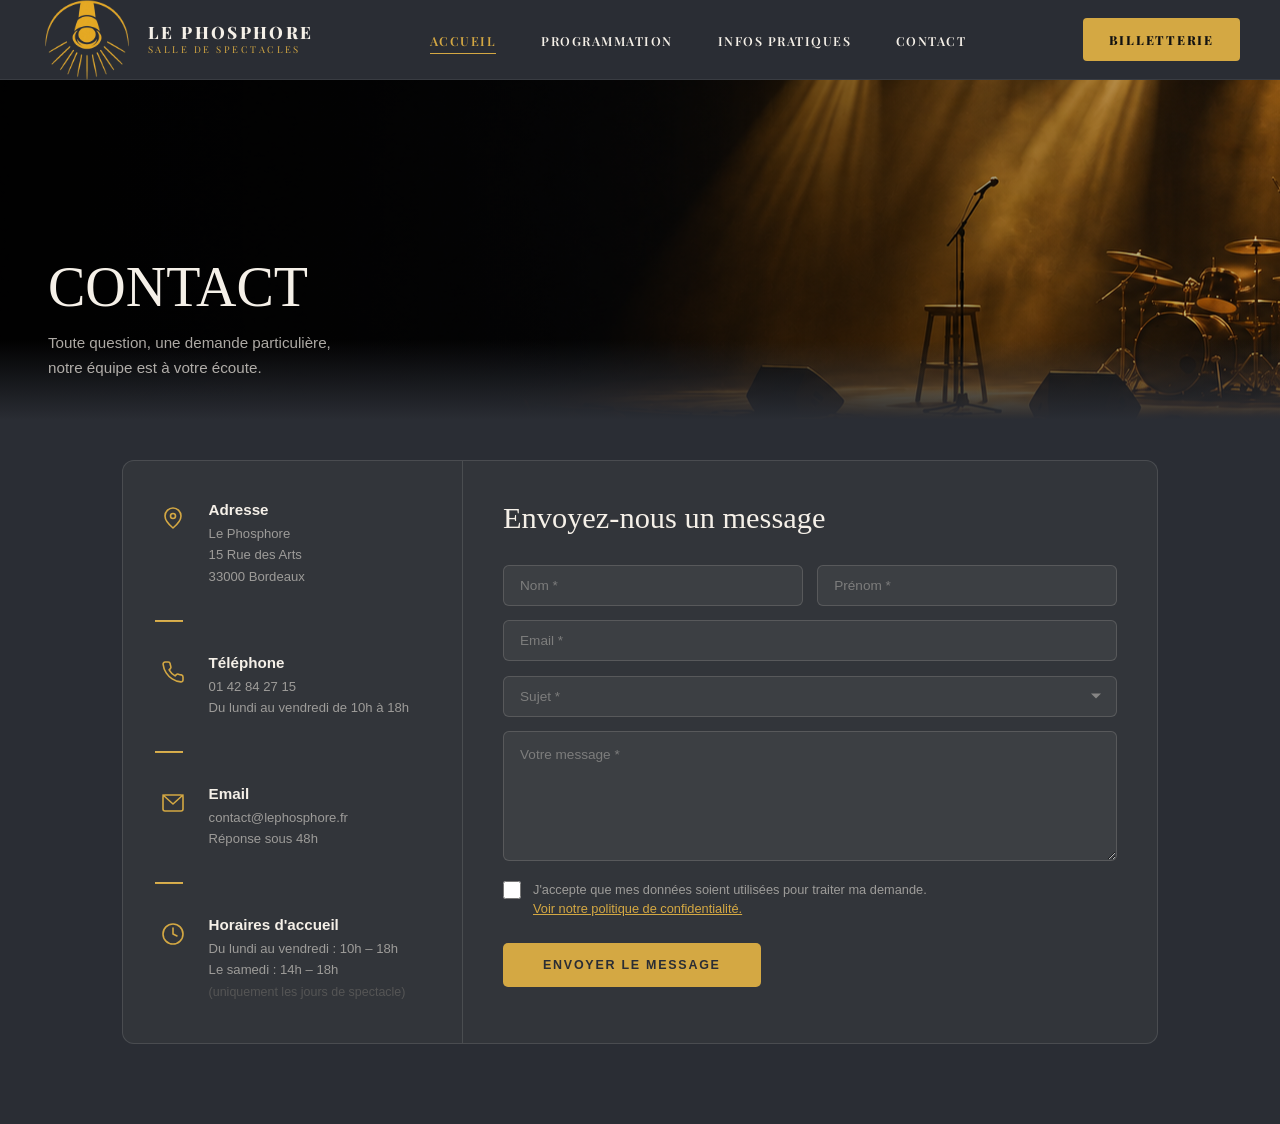
==== pages/contact.html @ 9a6bcb2e "create: contact" ====
<!doctype html>
<html lang="fr">
  <head>
    <meta charset="UTF-8" />
    <meta name="viewport" content="width=device-width, initial-scale=1.0" />
    <title>Document</title>
    <link rel="stylesheet" href="/css/style.min.css" />
    <script src="/js/header.js"></script>
  </head>
  <body class="info-contact">
    <nav-bar></nav-bar>
    <div class="contact">
      <div class="contact__bg"></div>
      <div class="contact__fade"></div>
      <div class="contact__content">
        <h1>Contact</h1>
        <p>
          Toute question, une demande particulière,<br />notre équipe est à
          votre écoute.
        </p>
      </div>
    </div>
    <div class="contact-wrap">
      <div class="contact-panel">
        <aside class="contact-info">
          <div class="info-item">
            <div class="info-item__icon">
              <svg viewBox="0 0 24 24">
                <path
                  d="M12 21s-8-6.686-8-12a8 8 0 0 1 16 0c0 5.314-8 12-8 12z"
                />
                <circle cx="12" cy="9" r="2.5" />
              </svg>
            </div>
            <div class="info-item__text">
              <p class="info-item__title">Adresse</p>
              <p class="info-item__detail">
                Le Phosphore<br />15 Rue des Arts<br />33000 Bordeaux
              </p>
            </div>
          </div>

          <hr class="info-divider" />

          <div class="info-item">
            <div class="info-item__icon">
              <svg viewBox="0 0 24 24">
                <path
                  d="M22 16.92v3a2 2 0 0 1-2.18 2 19.8 19.8 0 0 1-8.63-3.07A19.5 19.5 0 0 1 5.2 12.9 19.8 19.8 0 0 1 2.12 4.3 2 2 0 0 1 4.11 2h3a2 2 0 0 1 2 1.72 12.8 12.8 0 0 0 .7 2.81 2 2 0 0 1-.45 2.11L8.09 9.91a16 16 0 0 0 6 6l1.27-1.27a2 2 0 0 1 2.11-.45 12.8 12.8 0 0 0 2.81.7A2 2 0 0 1 22 16.92z"
                />
              </svg>
            </div>
            <div class="info-item__text">
              <p class="info-item__title">Téléphone</p>
              <p class="info-item__detail">
                <a href="tel:0142842715">01 42 84 27 15</a><br />
                Du lundi au vendredi de 10h à 18h
              </p>
            </div>
          </div>

          <hr class="info-divider" />

          <div class="info-item">
            <div class="info-item__icon">
              <svg viewBox="0 0 24 24">
                <rect x="2" y="4" width="20" height="16" rx="2" />
                <polyline points="2,4 12,13 22,4" />
              </svg>
            </div>
            <div class="info-item__text">
              <p class="info-item__title">Email</p>
              <p class="info-item__detail">
                <a href="mailto:contact@lephosphore.fr"
                  >contact@lephosphore.fr</a
                ><br />
                Réponse sous 48h
              </p>
            </div>
          </div>

          <hr class="info-divider" />

          <div class="info-item">
            <div class="info-item__icon">
              <svg viewBox="0 0 24 24">
                <circle cx="12" cy="12" r="10" />
                <polyline points="12,6 12,12 16,14" />
              </svg>
            </div>
            <div class="info-item__text">
              <p class="info-item__title">Horaires d'accueil</p>
              <p class="info-item__detail">
                Du lundi au vendredi : 10h – 18h<br />
                Le samedi : 14h – 18h<br />
                <span style="color: #555; font-size: 0.78rem"
                  >(uniquement les jours de spectacle)</span
                >
              </p>
            </div>
          </div>
        </aside>
        <div class="contact-form">
          <h2>Envoyez-nous un message</h2>

          <div class="form-row">
            <input type="text" placeholder="Nom *" required />
            <input type="text" placeholder="Prénom *" required />
          </div>

          <div class="form-group">
            <input type="email" placeholder="Email *" required />
          </div>

          <div class="form-group">
            <div class="select-wrap">
              <select required>
                <option value="" disabled selected>Sujet *</option>
                <option>Réservation</option>
                <option>Partenariat</option>
                <option>Presse &amp; médias</option>
                <option>Projets</option>
                <option>Autre</option>
              </select>
            </div>
          </div>

          <div class="form-group">
            <textarea placeholder="Votre message *" required></textarea>
          </div>

          <div class="form-check">
            <input type="checkbox" id="rgpd" required />
            <label for="rgpd">
              J'accepte que mes données soient utilisées pour traiter ma
              demande.<br />
              <a href="#">Voir notre politique de confidentialité.</a>
            </label>
          </div>

          <button type="submit" class="btn-submit">Envoyer le message</button>
        </div>
      </div>
    </div>
  </body>
</html>
---- css/style.min.css ----
.navbar{position:sticky;top:0;z-index:100;background:var(--bg-nav);height:var(--nav-height);display:flex;align-items:center;justify-content:space-between;padding:0 2.5rem;border-bottom:1px solid hsla(0,0%,100%,.07);font-family:"playfair"}.nav-brand{display:flex;align-items:center;gap:14px;text-decoration:none;flex-shrink:0}.nav-logo{width:50px;height:50px;display:flex;align-items:center;justify-content:center;flex-shrink:0}.nav-logo{width:94px;height:94px}.nav-brand-text{display:flex;flex-direction:column;gap:2px}.nav-brand-name{color:var(--text-white);font-size:17px;font-weight:800;letter-spacing:.14em;text-transform:uppercase;line-height:1}.nav-brand-sub{color:var(--gold);font-size:9.5px;letter-spacing:.26em;text-transform:uppercase;font-weight:400}.nav-links{display:flex;align-items:center;gap:2.8rem;list-style:none}.nav-links a{color:var(--text-white);text-decoration:none;font-size:12.5px;font-weight:600;letter-spacing:.12em;text-transform:uppercase;transition:color .2s;position:relative;padding-bottom:3px}.nav-links a::after{content:"";position:absolute;bottom:-2px;left:0;width:0;height:1.5px;background:var(--gold);transition:width .25s ease}.nav-links a:hover{color:var(--text-white)}.nav-links a:hover::after{width:100%}.nav-links a.active{color:var(--gold)}.nav-links a.active::after{width:100%;background:var(--gold)}.nav-cta{background:var(--gold);color:#111;font-size:12.5px;font-weight:800;letter-spacing:.14em;text-transform:uppercase;padding:13px 26px;border:none;border-radius:4px;cursor:pointer;text-decoration:none;flex-shrink:0;transition:background .2s,transform .1s;display:inline-flex;align-items:center}.nav-cta:hover{background:var(--gold-dark)}.nav-cta:active{transform:scale(0.97)}.nav-toggle{display:none;flex-direction:column;gap:5px;background:none;border:none;cursor:pointer;padding:6px}.nav-toggle span{display:block;width:24px;height:2px;background:var(--text-white);border-radius:2px;transition:transform .3s,opacity .3s}.nav-toggle.open span:nth-child(1){transform:translateY(7px) rotate(45deg)}.nav-toggle.open span:nth-child(2){opacity:0}.nav-toggle.open span:nth-child(3){transform:translateY(-7px) rotate(-45deg)}.nav-mobile{display:none;flex-direction:column;background:var(--bg-nav);padding:1rem 2rem 1.5rem;border-top:1px solid hsla(0,0%,100%,.07)}.nav-mobile.open{display:flex}.nav-mobile a{color:var(--text-white);text-decoration:none;font-size:13px;font-weight:600;letter-spacing:.12em;text-transform:uppercase;padding:14px 0;border-bottom:1px solid hsla(0,0%,100%,.06);transition:color .2s}.nav-mobile a.active{color:var(--gold)}.nav-mobile a:last-child{border-bottom:none}.nav-mobile .nav-cta-mobile{margin-top:1.2rem;background:var(--gold);color:#111;font-size:12.5px;font-weight:800;letter-spacing:.14em;text-transform:uppercase;padding:14px 0;border-radius:4px;text-align:center;border:none}@media(max-width: 768px){.nav-links,.nav-cta{display:none}.nav-toggle{display:flex}.navbar{padding:0 1.5rem}}.demo-hero{display:flex;align-items:center;justify-content:center;min-height:calc(100vh - var(--nav-height));text-align:center;padding:3rem 2rem}.demo-hero h1{color:var(--text-white);font-size:clamp(2rem,5vw,4rem);font-weight:800;letter-spacing:.05em;text-transform:uppercase;line-height:1.1}.demo-hero h1 span{color:var(--gold)}.demo-hero p{margin-top:1rem;color:var(--text-muted);font-size:1rem;letter-spacing:.1em;text-transform:uppercase}.hero{background-image:url("/img/scene-principale.png");background-size:cover;background-repeat:no-repeat;background-position:center}.hero__text{display:flex;flex-direction:column;align-items:center;justify-content:center;text-align:center;min-height:100vh}.hero-title{font-size:96px}.hero-theme{font-size:32px;text-transform:uppercase;margin-bottom:10px}.hero-1{margin-bottom:80px}hr{height:2px;width:10%;background-color:#d4a843;margin-bottom:80px;border:#d4a843}.hero-button{background-color:var(--gold);margin-top:10px;padding:10px 100px;border-radius:50px}.footer{background:var(--bg-nav);color:var(--text-white);font-family:"playfair";padding:64px 40px 0}.footer-main{display:grid;grid-template-columns:1.6fr 1fr 1fr 1.4fr;gap:48px;padding-bottom:56px;border-bottom:1px solid hsla(0,0%,100%,.1)}.footer-logo-link{display:flex;align-items:center;gap:14px;text-decoration:none;margin-bottom:20px}.footer-logo-img{width:56px;height:56px;object-fit:contain}.footer-brand-text{display:flex;flex-direction:column}.footer-brand-name{color:var(--text-white);font-size:1.05rem;font-weight:700;letter-spacing:.08em}.footer-brand-sub{color:var(--gold);font-size:.7rem;letter-spacing:.2em;margin-top:2px}.footer-desc{font-size:.9rem;line-height:1.7;color:rgba(245,240,232,.5);margin:0}.footer-col-title{font-size:.78rem;font-weight:700;letter-spacing:.15em;color:var(--text-white);margin:0 0 24px}.footer-links{list-style:none;margin:0;padding:0;display:flex;flex-direction:column;gap:14px}.footer-links a{color:rgba(245,240,232,.5);text-decoration:none;font-size:.95rem;transition:color .2s}.footer-links a:hover{color:var(--gold)}.footer-socials{display:flex;gap:12px}.footer-social-link{display:flex;align-items:center;justify-content:center;width:42px;height:42px;border-radius:50%;background:hsla(0,0%,100%,.07);color:var(--text-white);text-decoration:none;transition:background .2s,color .2s}.footer-social-link svg{width:18px;height:18px}.footer-social-link:hover{background:var(--gold);color:var(--bg-nav)}.footer-newsletter-desc{font-size:.9rem;color:rgba(245,240,232,.5);margin:0 0 16px}.footer-newsletter-form{display:flex}.footer-newsletter-input{flex:1;padding:12px 16px;background:hsla(0,0%,100%,.07);border:1px solid hsla(0,0%,100%,.12);border-right:none;color:var(--text-white);font-size:.9rem;outline:none;border-radius:4px 0 0 4px}.footer-newsletter-input::placeholder{color:rgba(245,240,232,.3)}.footer-newsletter-input:focus{border-color:var(--gold)}.footer-newsletter-btn{padding:12px 18px;background:var(--gold);color:var(--bg-nav);border:none;font-size:.78rem;font-weight:700;letter-spacing:.08em;cursor:pointer;border-radius:0 4px 4px 0;transition:background .2s;white-space:nowrap}.footer-newsletter-btn:hover{background:var(--gold-dark)}.footer-bottom{display:flex;justify-content:space-between;align-items:center;padding:24px 0;flex-wrap:wrap;gap:12px}.footer-copy{font-size:.85rem;color:rgba(245,240,232,.3);margin:0}.footer-legal{display:flex;gap:28px}.footer-legal a{font-size:.85rem;color:rgba(245,240,232,.3);text-decoration:none;transition:color .2s}.footer-legal a:hover{color:var(--text-white)}@media(max-width: 900px){.footer-main{grid-template-columns:1fr 1fr}}@media(max-width: 560px){.footer{padding:48px 20px 0}.footer-main{grid-template-columns:1fr;gap:36px}.footer-bottom{flex-direction:column;align-items:flex-start}}@media(max-width: 860px){.contact-panel{grid-template-columns:1fr}.contact-info{border-right:none;border-bottom:1px solid rgba(245,240,232,.12)}}@media(max-width: 600px){.navbar__nav{display:none}.hero__content h1{font-size:2.5rem}.form-row{grid-template-columns:1fr}.contact-form{padding:1.8rem 1.5rem}.contact-info{padding:1.8rem 1.5rem}}.info-contact{background:var(--bg-nav);color:var(--text-white);font-family:"Inter",sans-serif;min-height:100vh}.contact{position:relative;height:340px;overflow:hidden;display:flex;align-items:flex-end}.contact__bg{position:absolute;inset:0;background-image:url("/img/scene-principale.png");background-position:center}.contact__bg::after{content:"";position:absolute;inset:0;background:linear-gradient(to right, rgba(0, 0, 0, 0.92) 0%, rgba(0, 0, 0, 0.6) 45%, rgba(0, 0, 0, 0.15) 100%)}.contact__fade{position:absolute;bottom:0;left:0;right:0;height:80px;background:linear-gradient(to bottom, transparent, var(--bg-nav));z-index:1}.contact__content{position:relative;z-index:2;padding:0 3rem 2.5rem;max-width:600px}.contact__content h1{font-family:"EB Garamond",serif;font-size:3.5rem;font-weight:400;line-height:1;margin-bottom:1rem;color:var(--text-white)}.contact__content p{font-size:.95rem;color:rgba(245,240,232,.7);line-height:1.6}.contact-wrap{max-width:1100px;margin:0 auto;padding:2.5rem 2rem 5rem}.contact-panel{background:rgba(245,240,232,.04);border:1px solid rgba(245,240,232,.12);border-radius:12px;display:grid;grid-template-columns:340px 1fr;overflow:hidden}.contact-info{padding:2.5rem 2rem;border-right:1px solid rgba(245,240,232,.12);display:flex;flex-direction:column;gap:2rem}.info-item{display:flex;gap:1.1rem;align-items:flex-start}.info-item__icon{width:36px;height:36px;flex-shrink:0;display:flex;align-items:center;justify-content:center}.info-item__icon svg{width:24px;height:24px;stroke:var(--gold);fill:none;stroke-width:1.6;stroke-linecap:round;stroke-linejoin:round}.info-item__title{font-size:.95rem;font-weight:700;color:var(--text-white);margin-bottom:.3rem}.info-item__detail{font-size:.82rem;color:rgba(245,240,232,.55);line-height:1.65}.info-item__detail a{color:rgba(245,240,232,.55);text-decoration:none;transition:color .2s}.info-item__detail a:hover{color:var(--gold)}.info-divider{border:none;border-top:1px solid rgba(245,240,232,.1);margin:0}.contact-form{padding:2.5rem 2.5rem}.contact-form h2{font-family:"EB Garamond",serif;font-size:1.9rem;font-weight:400;color:var(--text-white);margin-bottom:1.8rem}.form-row{display:grid;grid-template-columns:1fr 1fr;gap:.9rem;margin-bottom:.9rem}.form-group{display:flex;flex-direction:column;gap:0;margin-bottom:.9rem}.form-group:last-of-type{margin-bottom:0}input[type=text],input[type=email],select,textarea{width:100%;background:rgba(245,240,232,.05);border:1px solid rgba(245,240,232,.15);border-radius:6px;color:var(--text-white);font-family:"Inter",sans-serif;font-size:.85rem;padding:.75rem 1rem;outline:none;transition:border-color .2s;appearance:none;-webkit-appearance:none}input::placeholder,textarea::placeholder{color:rgba(245,240,232,.35)}select{color:rgba(245,240,232,.35);cursor:pointer}select option{color:var(--text-white);background:var(--bg-nav)}input:focus,select:focus,textarea:focus{border-color:var(--gold)}.select-wrap{position:relative}.select-wrap::after{content:"";position:absolute;right:1rem;top:50%;transform:translateY(-50%);width:0;height:0;border-left:5px solid rgba(0,0,0,0);border-right:5px solid rgba(0,0,0,0);border-top:5px solid rgba(245,240,232,.4);pointer-events:none}textarea{resize:vertical;min-height:130px;line-height:1.6}.form-check{display:flex;align-items:flex-start;gap:.75rem;margin:1.2rem 0 1.5rem}.form-check input[type=checkbox]{width:18px;height:18px;min-width:18px;margin-top:1px;accent-color:var(--gold);cursor:pointer;border-radius:3px}.form-check label{font-size:.8rem;color:rgba(245,240,232,.55);line-height:1.5;cursor:pointer}.form-check label a{color:var(--gold);text-decoration:underline}.btn-submit{display:inline-block;background:var(--gold);color:var(--bg-nav);border:none;font-family:"Inter",sans-serif;font-size:.78rem;font-weight:800;letter-spacing:.14em;text-transform:uppercase;padding:.95rem 2.5rem;border-radius:5px;cursor:pointer;transition:background .2s,transform .15s}.btn-submit:hover{background:var(--gold-dark);transform:translateY(-1px)}.btn-submit:active{transform:translateY(0)}*,*::before,*::after{box-sizing:border-box;margin:0;padding:0}:root{--gold: #d4a843;--gold-dark: #d99200;--bg-nav: #2a2d34;--text-white: #f5f0e8;--nav-height: 80px;--text-red: #6b1d3a}.gold{color:var(--gold)}@font-face{font-family:"playfair";src:url(../font/Playfair_Display/PlayfairDisplay-VariableFont_wght.ttf)}@font-face{font-family:"lato";src:url(../font/Lato/Lato-Regular.ttf)}body{color:var(--text-white)}h1{text-transform:uppercase}.bio{height:100vh;background-color:var(--text-white);display:flex;color:#2a2d34}.bio-info{flex:1;align-content:center;justify-content:center;text-align:start;margin-left:50px;margin-right:50px}.bio-title{color:var(--text-red);text-transform:uppercase}.bio-img{flex:1}
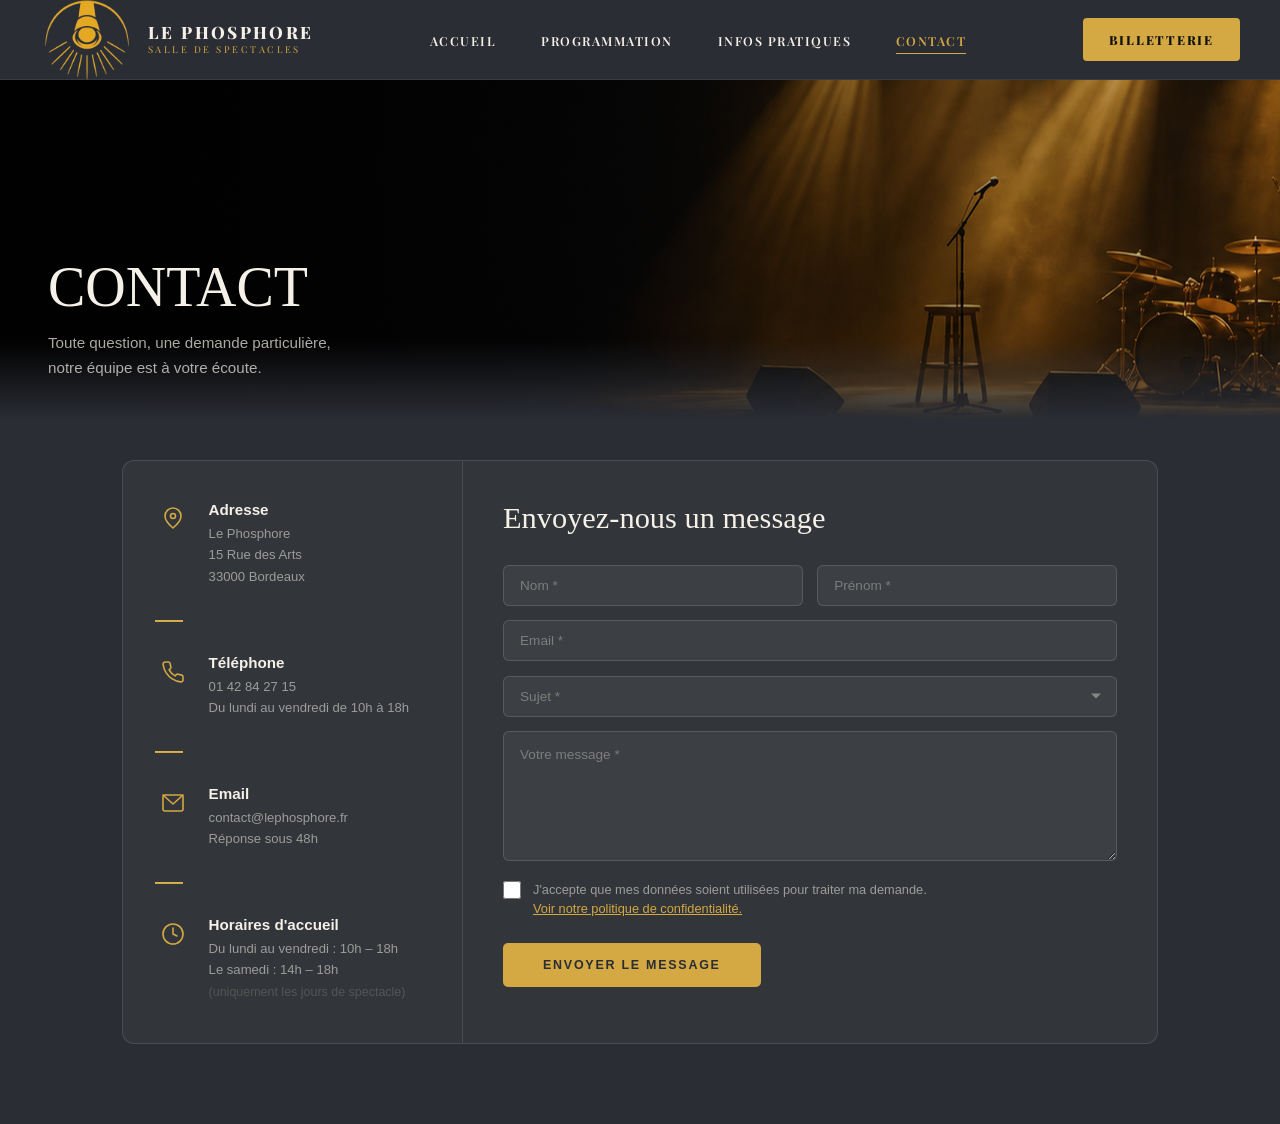
==== commit 41afced0: "feat: fix bug w3c" ====
--- a/pages/contact.html
+++ b/pages/contact.html
@@ -8,7 +8,7 @@
     <script src="/js/header.js"></script>
   </head>
   <body class="info-contact">
-    <nav-bar></nav-bar>
+    <div id="header"></div>
     <div class="contact">
       <div class="contact__bg"></div>
       <div class="contact__fade"></div>
@@ -142,5 +142,10 @@
         </div>
       </div>
     </div>
+    <script src="/js/header.js"></script>
+    <script src="https://code.jquery.com/jquery-3.7.1.min.js"></script>
+    <script>
+      $("#header").load("/pages/header.html");
+    </script>
   </body>
 </html>
--- a/css/style.min.css
+++ b/css/style.min.css
@@ -1 +1 @@
-.navbar{position:sticky;top:0;z-index:100;background:var(--bg-nav);height:var(--nav-height);display:flex;align-items:center;justify-content:space-between;padding:0 2.5rem;border-bottom:1px solid hsla(0,0%,100%,.07);font-family:"playfair"}.nav-brand{display:flex;align-items:center;gap:14px;text-decoration:none;flex-shrink:0}.nav-logo{width:50px;height:50px;display:flex;align-items:center;justify-content:center;flex-shrink:0}.nav-logo{width:94px;height:94px}.nav-brand-text{display:flex;flex-direction:column;gap:2px}.nav-brand-name{color:var(--text-white);font-size:17px;font-weight:800;letter-spacing:.14em;text-transform:uppercase;line-height:1}.nav-brand-sub{color:var(--gold);font-size:9.5px;letter-spacing:.26em;text-transform:uppercase;font-weight:400}.nav-links{display:flex;align-items:center;gap:2.8rem;list-style:none}.nav-links a{color:var(--text-white);text-decoration:none;font-size:12.5px;font-weight:600;letter-spacing:.12em;text-transform:uppercase;transition:color .2s;position:relative;padding-bottom:3px}.nav-links a::after{content:"";position:absolute;bottom:-2px;left:0;width:0;height:1.5px;background:var(--gold);transition:width .25s ease}.nav-links a:hover{color:var(--text-white)}.nav-links a:hover::after{width:100%}.nav-links a.active{color:var(--gold)}.nav-links a.active::after{width:100%;background:var(--gold)}.nav-cta{background:var(--gold);color:#111;font-size:12.5px;font-weight:800;letter-spacing:.14em;text-transform:uppercase;padding:13px 26px;border:none;border-radius:4px;cursor:pointer;text-decoration:none;flex-shrink:0;transition:background .2s,transform .1s;display:inline-flex;align-items:center}.nav-cta:hover{background:var(--gold-dark)}.nav-cta:active{transform:scale(0.97)}.nav-toggle{display:none;flex-direction:column;gap:5px;background:none;border:none;cursor:pointer;padding:6px}.nav-toggle span{display:block;width:24px;height:2px;background:var(--text-white);border-radius:2px;transition:transform .3s,opacity .3s}.nav-toggle.open span:nth-child(1){transform:translateY(7px) rotate(45deg)}.nav-toggle.open span:nth-child(2){opacity:0}.nav-toggle.open span:nth-child(3){transform:translateY(-7px) rotate(-45deg)}.nav-mobile{display:none;flex-direction:column;background:var(--bg-nav);padding:1rem 2rem 1.5rem;border-top:1px solid hsla(0,0%,100%,.07)}.nav-mobile.open{display:flex}.nav-mobile a{color:var(--text-white);text-decoration:none;font-size:13px;font-weight:600;letter-spacing:.12em;text-transform:uppercase;padding:14px 0;border-bottom:1px solid hsla(0,0%,100%,.06);transition:color .2s}.nav-mobile a.active{color:var(--gold)}.nav-mobile a:last-child{border-bottom:none}.nav-mobile .nav-cta-mobile{margin-top:1.2rem;background:var(--gold);color:#111;font-size:12.5px;font-weight:800;letter-spacing:.14em;text-transform:uppercase;padding:14px 0;border-radius:4px;text-align:center;border:none}@media(max-width: 768px){.nav-links,.nav-cta{display:none}.nav-toggle{display:flex}.navbar{padding:0 1.5rem}}.demo-hero{display:flex;align-items:center;justify-content:center;min-height:calc(100vh - var(--nav-height));text-align:center;padding:3rem 2rem}.demo-hero h1{color:var(--text-white);font-size:clamp(2rem,5vw,4rem);font-weight:800;letter-spacing:.05em;text-transform:uppercase;line-height:1.1}.demo-hero h1 span{color:var(--gold)}.demo-hero p{margin-top:1rem;color:var(--text-muted);font-size:1rem;letter-spacing:.1em;text-transform:uppercase}.hero{background-image:url("/img/scene-principale.png");background-size:cover;background-repeat:no-repeat;background-position:center}.hero__text{display:flex;flex-direction:column;align-items:center;justify-content:center;text-align:center;min-height:100vh}.hero-title{font-size:96px}.hero-theme{font-size:32px;text-transform:uppercase;margin-bottom:10px}.hero-1{margin-bottom:80px}hr{height:2px;width:10%;background-color:#d4a843;margin-bottom:80px;border:#d4a843}.hero-button{background-color:var(--gold);margin-top:10px;padding:10px 100px;border-radius:50px}.footer{background:var(--bg-nav);color:var(--text-white);font-family:"playfair";padding:64px 40px 0}.footer-main{display:grid;grid-template-columns:1.6fr 1fr 1fr 1.4fr;gap:48px;padding-bottom:56px;border-bottom:1px solid hsla(0,0%,100%,.1)}.footer-logo-link{display:flex;align-items:center;gap:14px;text-decoration:none;margin-bottom:20px}.footer-logo-img{width:56px;height:56px;object-fit:contain}.footer-brand-text{display:flex;flex-direction:column}.footer-brand-name{color:var(--text-white);font-size:1.05rem;font-weight:700;letter-spacing:.08em}.footer-brand-sub{color:var(--gold);font-size:.7rem;letter-spacing:.2em;margin-top:2px}.footer-desc{font-size:.9rem;line-height:1.7;color:rgba(245,240,232,.5);margin:0}.footer-col-title{font-size:.78rem;font-weight:700;letter-spacing:.15em;color:var(--text-white);margin:0 0 24px}.footer-links{list-style:none;margin:0;padding:0;display:flex;flex-direction:column;gap:14px}.footer-links a{color:rgba(245,240,232,.5);text-decoration:none;font-size:.95rem;transition:color .2s}.footer-links a:hover{color:var(--gold)}.footer-socials{display:flex;gap:12px}.footer-social-link{display:flex;align-items:center;justify-content:center;width:42px;height:42px;border-radius:50%;background:hsla(0,0%,100%,.07);color:var(--text-white);text-decoration:none;transition:background .2s,color .2s}.footer-social-link svg{width:18px;height:18px}.footer-social-link:hover{background:var(--gold);color:var(--bg-nav)}.footer-newsletter-desc{font-size:.9rem;color:rgba(245,240,232,.5);margin:0 0 16px}.footer-newsletter-form{display:flex}.footer-newsletter-input{flex:1;padding:12px 16px;background:hsla(0,0%,100%,.07);border:1px solid hsla(0,0%,100%,.12);border-right:none;color:var(--text-white);font-size:.9rem;outline:none;border-radius:4px 0 0 4px}.footer-newsletter-input::placeholder{color:rgba(245,240,232,.3)}.footer-newsletter-input:focus{border-color:var(--gold)}.footer-newsletter-btn{padding:12px 18px;background:var(--gold);color:var(--bg-nav);border:none;font-size:.78rem;font-weight:700;letter-spacing:.08em;cursor:pointer;border-radius:0 4px 4px 0;transition:background .2s;white-space:nowrap}.footer-newsletter-btn:hover{background:var(--gold-dark)}.footer-bottom{display:flex;justify-content:space-between;align-items:center;padding:24px 0;flex-wrap:wrap;gap:12px}.footer-copy{font-size:.85rem;color:rgba(245,240,232,.3);margin:0}.footer-legal{display:flex;gap:28px}.footer-legal a{font-size:.85rem;color:rgba(245,240,232,.3);text-decoration:none;transition:color .2s}.footer-legal a:hover{color:var(--text-white)}@media(max-width: 900px){.footer-main{grid-template-columns:1fr 1fr}}@media(max-width: 560px){.footer{padding:48px 20px 0}.footer-main{grid-template-columns:1fr;gap:36px}.footer-bottom{flex-direction:column;align-items:flex-start}}@media(max-width: 860px){.contact-panel{grid-template-columns:1fr}.contact-info{border-right:none;border-bottom:1px solid rgba(245,240,232,.12)}}@media(max-width: 600px){.navbar__nav{display:none}.hero__content h1{font-size:2.5rem}.form-row{grid-template-columns:1fr}.contact-form{padding:1.8rem 1.5rem}.contact-info{padding:1.8rem 1.5rem}}.info-contact{background:var(--bg-nav);color:var(--text-white);font-family:"Inter",sans-serif;min-height:100vh}.contact{position:relative;height:340px;overflow:hidden;display:flex;align-items:flex-end}.contact__bg{position:absolute;inset:0;background-image:url("/img/scene-principale.png");background-position:center}.contact__bg::after{content:"";position:absolute;inset:0;background:linear-gradient(to right, rgba(0, 0, 0, 0.92) 0%, rgba(0, 0, 0, 0.6) 45%, rgba(0, 0, 0, 0.15) 100%)}.contact__fade{position:absolute;bottom:0;left:0;right:0;height:80px;background:linear-gradient(to bottom, transparent, var(--bg-nav));z-index:1}.contact__content{position:relative;z-index:2;padding:0 3rem 2.5rem;max-width:600px}.contact__content h1{font-family:"EB Garamond",serif;font-size:3.5rem;font-weight:400;line-height:1;margin-bottom:1rem;color:var(--text-white)}.contact__content p{font-size:.95rem;color:rgba(245,240,232,.7);line-height:1.6}.contact-wrap{max-width:1100px;margin:0 auto;padding:2.5rem 2rem 5rem}.contact-panel{background:rgba(245,240,232,.04);border:1px solid rgba(245,240,232,.12);border-radius:12px;display:grid;grid-template-columns:340px 1fr;overflow:hidden}.contact-info{padding:2.5rem 2rem;border-right:1px solid rgba(245,240,232,.12);display:flex;flex-direction:column;gap:2rem}.info-item{display:flex;gap:1.1rem;align-items:flex-start}.info-item__icon{width:36px;height:36px;flex-shrink:0;display:flex;align-items:center;justify-content:center}.info-item__icon svg{width:24px;height:24px;stroke:var(--gold);fill:none;stroke-width:1.6;stroke-linecap:round;stroke-linejoin:round}.info-item__title{font-size:.95rem;font-weight:700;color:var(--text-white);margin-bottom:.3rem}.info-item__detail{font-size:.82rem;color:rgba(245,240,232,.55);line-height:1.65}.info-item__detail a{color:rgba(245,240,232,.55);text-decoration:none;transition:color .2s}.info-item__detail a:hover{color:var(--gold)}.info-divider{border:none;border-top:1px solid rgba(245,240,232,.1);margin:0}.contact-form{padding:2.5rem 2.5rem}.contact-form h2{font-family:"EB Garamond",serif;font-size:1.9rem;font-weight:400;color:var(--text-white);margin-bottom:1.8rem}.form-row{display:grid;grid-template-columns:1fr 1fr;gap:.9rem;margin-bottom:.9rem}.form-group{display:flex;flex-direction:column;gap:0;margin-bottom:.9rem}.form-group:last-of-type{margin-bottom:0}input[type=text],input[type=email],select,textarea{width:100%;background:rgba(245,240,232,.05);border:1px solid rgba(245,240,232,.15);border-radius:6px;color:var(--text-white);font-family:"Inter",sans-serif;font-size:.85rem;padding:.75rem 1rem;outline:none;transition:border-color .2s;appearance:none;-webkit-appearance:none}input::placeholder,textarea::placeholder{color:rgba(245,240,232,.35)}select{color:rgba(245,240,232,.35);cursor:pointer}select option{color:var(--text-white);background:var(--bg-nav)}input:focus,select:focus,textarea:focus{border-color:var(--gold)}.select-wrap{position:relative}.select-wrap::after{content:"";position:absolute;right:1rem;top:50%;transform:translateY(-50%);width:0;height:0;border-left:5px solid rgba(0,0,0,0);border-right:5px solid rgba(0,0,0,0);border-top:5px solid rgba(245,240,232,.4);pointer-events:none}textarea{resize:vertical;min-height:130px;line-height:1.6}.form-check{display:flex;align-items:flex-start;gap:.75rem;margin:1.2rem 0 1.5rem}.form-check input[type=checkbox]{width:18px;height:18px;min-width:18px;margin-top:1px;accent-color:var(--gold);cursor:pointer;border-radius:3px}.form-check label{font-size:.8rem;color:rgba(245,240,232,.55);line-height:1.5;cursor:pointer}.form-check label a{color:var(--gold);text-decoration:underline}.btn-submit{display:inline-block;background:var(--gold);color:var(--bg-nav);border:none;font-family:"Inter",sans-serif;font-size:.78rem;font-weight:800;letter-spacing:.14em;text-transform:uppercase;padding:.95rem 2.5rem;border-radius:5px;cursor:pointer;transition:background .2s,transform .15s}.btn-submit:hover{background:var(--gold-dark);transform:translateY(-1px)}.btn-submit:active{transform:translateY(0)}*,*::before,*::after{box-sizing:border-box;margin:0;padding:0}:root{--gold: #d4a843;--gold-dark: #d99200;--bg-nav: #2a2d34;--text-white: #f5f0e8;--nav-height: 80px;--text-red: #6b1d3a}.gold{color:var(--gold)}@font-face{font-family:"playfair";src:url(../font/Playfair_Display/PlayfairDisplay-VariableFont_wght.ttf)}@font-face{font-family:"lato";src:url(../font/Lato/Lato-Regular.ttf)}body{color:var(--text-white)}h1{text-transform:uppercase}.bio{height:100vh;background-color:var(--text-white);display:flex;color:#2a2d34}.bio-info{flex:1;align-content:center;justify-content:center;text-align:start;margin-left:50px;margin-right:50px}.bio-title{color:var(--text-red);text-transform:uppercase}.bio-img{flex:1}+.navbar{position:sticky;top:0;z-index:100;background:var(--bg-nav);height:var(--nav-height);display:flex;align-items:center;justify-content:space-between;padding:0 2.5rem;border-bottom:1px solid hsla(0,0%,100%,.07);font-family:"playfair"}.nav-brand{display:flex;align-items:center;gap:14px;text-decoration:none;flex-shrink:0}.nav-logo{width:94px;height:94px;display:flex;align-items:center;justify-content:center;flex-shrink:0}.nav-brand-text{display:flex;flex-direction:column;gap:2px}.nav-brand-name{color:var(--text-white);font-size:17px;font-weight:800;letter-spacing:.14em;text-transform:uppercase;line-height:1}.nav-brand-sub{color:var(--gold);font-size:9.5px;letter-spacing:.26em;text-transform:uppercase;font-weight:400}.nav-links{display:flex;align-items:center;gap:2.8rem;list-style:none}.nav-links a{color:var(--text-white);text-decoration:none;font-size:12.5px;font-weight:600;letter-spacing:.12em;text-transform:uppercase;transition:color .2s;position:relative;padding-bottom:3px}.nav-links a::after{content:"";position:absolute;bottom:-2px;left:0;width:0;height:1.5px;background:var(--gold);transition:width .25s ease}.nav-links a:hover,.nav-links a.active{color:var(--gold)}.nav-links a:hover::after,.nav-links a.active::after{width:100%}.nav-cta{background:var(--gold);color:#111;font-size:12.5px;font-weight:800;letter-spacing:.14em;text-transform:uppercase;padding:13px 26px;border:none;border-radius:4px;cursor:pointer;text-decoration:none;flex-shrink:0;transition:background .2s,transform .1s;display:inline-flex;align-items:center}.nav-cta:hover{background:var(--gold-dark)}.nav-cta:active{transform:scale(0.97)}.nav-toggle{display:none;flex-direction:column;gap:5px;background:none;border:none;cursor:pointer;padding:6px}.nav-toggle span{display:block;width:24px;height:2px;background:var(--text-white);border-radius:2px;transition:transform .3s,opacity .3s}.nav-toggle.open span:nth-child(1){transform:translateY(7px) rotate(45deg)}.nav-toggle.open span:nth-child(2){opacity:0}.nav-toggle.open span:nth-child(3){transform:translateY(-7px) rotate(-45deg)}.nav-mobile{display:none;flex-direction:column;background:var(--bg-nav);padding:1rem 2rem 1.5rem;border-top:1px solid hsla(0,0%,100%,.07)}.nav-mobile.open{display:flex}.nav-mobile a{color:var(--text-white);text-decoration:none;font-size:13px;font-weight:600;letter-spacing:.12em;text-transform:uppercase;padding:14px 0;border-bottom:1px solid hsla(0,0%,100%,.06);transition:color .2s}.nav-mobile a.active{color:var(--gold)}.nav-mobile a:last-child{border-bottom:none}.nav-mobile .nav-cta-mobile{margin-top:1.2rem;background:var(--gold);color:#111;font-size:12.5px;font-weight:800;letter-spacing:.14em;text-transform:uppercase;padding:14px 0;border-radius:4px;text-align:center;border:none}@media(max-width: 768px){.nav-links,.nav-cta{display:none}.nav-toggle{display:flex}.navbar{padding:0 1.5rem}}.hero{background-image:url("/img/scene-principale.png");background-size:cover;background-repeat:no-repeat;background-position:right}.hero__text{display:flex;flex-direction:column;align-items:center;justify-content:center;text-align:center;min-height:100vh;padding:0 1.5rem}@media(max-width: 600px){.hero{background-position:center}}.hero-title{font-family:"playfair";font-size:96px}@media(max-width: 1024px){.hero-title{font-size:64px}}@media(max-width: 600px){.hero-title{font-size:40px}}.hero-theme{font-family:"playfair";font-size:32px;text-transform:uppercase;margin-bottom:10px}@media(max-width: 1024px){.hero-theme{font-size:22px}}@media(max-width: 600px){.hero-theme{font-size:16px}}.hero-1{margin-bottom:80px}@media(max-width: 1024px){.hero-1{margin-bottom:50px}}@media(max-width: 600px){.hero-1{margin-bottom:32px}}hr{height:2px;width:10%;background-color:var(--gold);margin-bottom:80px;border:none}@media(max-width: 1024px){hr{margin-bottom:50px}}@media(max-width: 600px){hr{width:20%;margin-bottom:32px}}.hero-button{background-color:var(--gold);color:var(--bg-nav);font-family:"lato";margin-top:10px;padding:10px 100px;border-radius:50px;border:none;cursor:pointer;transition:background-color .2s,color .2s}.hero-button:hover,.hero-button:focus-visible{background-color:var(--text-red);color:var(--text-white)}@media(max-width: 1024px){.hero-button{padding:10px 60px}}@media(max-width: 600px){.hero-button{padding:12px 32px;width:100%;max-width:320px}}.bio{display:grid;grid-template-columns:1fr 1fr;gap:0;background:var(--text-white);align-items:center}.bio-info{padding:3rem 2.5rem 2.5rem;display:flex;flex-direction:column;gap:1.5rem}.bio-info h2{font-family:"playfair";font-size:42px;font-weight:500;line-height:1.15;color:var(--bg-nav)}.bio-info hr{border:none;border-top:1px solid color-mix(in srgb, var(--bg-nav) 15%, transparent)}.bio-info>p{font-family:"lato";font-size:.875rem;line-height:1.75;color:color-mix(in srgb, var(--bg-nav) 75%, transparent)}.bio-title{font-family:"playfair";font-size:28px !important;font-weight:500;letter-spacing:.12em;text-transform:uppercase;color:var(--text-red) !important}.bio-features{list-style:none;display:grid;grid-template-columns:repeat(3, 1fr);gap:.5rem;margin-top:.5rem}.bio-features li{display:flex;flex-direction:column;align-items:center;text-align:center;gap:.5rem}.bio-features h3{font-family:"playfair";font-size:24px !important;font-weight:600;letter-spacing:.1em;text-transform:uppercase;color:var(--bg-nav);margin-bottom:10px;margin-top:10px}.bio-features p{font-family:"lato";font-size:20px !important;color:color-mix(in srgb, var(--bg-nav) 55%, transparent);line-height:1.4}.bio-feature-icon{width:94px;height:94px}.bio-img{position:relative;overflow:hidden;min-height:400px}.bio-img img{width:100%;height:100%;object-fit:cover;display:block}.bio-text{font-size:20px !important;margin-bottom:20px}@media(max-width: 1024px){.bio{grid-template-columns:1fr}.bio-info{padding:2.5rem 2rem 2rem}.bio-info h2{font-size:32px}.bio-feature-icon{width:72px;height:72px}.bio-img{min-height:320px}}@media(max-width: 600px){.bio-info{padding:2rem 1.5rem}.bio-info h2{font-size:26px}.bio-title{font-size:20px !important}.bio-features{grid-template-columns:1fr;gap:1.5rem}.bio-features h3{font-size:18px !important}.bio-features p{font-size:15px !important}.bio-feature-icon{width:56px;height:56px}.bio-img{min-height:240px}.bio-text{font-size:16px !important}}.programmation{margin:0 auto;padding:3rem 2rem;background-color:var(--bg-nav)}.programmation__header{display:flex;align-items:center;justify-content:space-between;margin-bottom:2rem}.programmation__title{font-family:"playfair";font-size:32px;font-weight:700;letter-spacing:.04em;text-transform:uppercase;color:var(--text-white)}.programmation__link{font-family:"lato";font-size:.875rem;font-weight:500;text-decoration:none;display:flex;align-items:center;gap:.4rem;transition:opacity .2s;color:var(--gold)}.programmation__link:hover{opacity:.75}.programmation__grid{display:grid;grid-template-columns:repeat(4, 1fr);gap:1rem}@media(max-width: 1024px){.programmation{padding:2.5rem 1.5rem}.programmation__title{font-size:1.6rem}.programmation__grid{grid-template-columns:repeat(2, 1fr)}}@media(max-width: 600px){.programmation{padding:2rem 1.25rem}.programmation__header{flex-direction:column;align-items:flex-start;gap:.75rem}.programmation__title{font-size:1.3rem}.programmation__grid{grid-template-columns:1fr}}.event-card{background:var(--bg-nav);border:2px solid var(--text-red);border-radius:10px;overflow:hidden;transition:border-color .25s,transform .25s}.event-card:hover{border-color:var(--gold);transform:translateY(-3px)}.event-card:hover .event-card__image-wrap img{transform:scale(1.04)}.event-card__link{display:block;text-decoration:none;color:inherit;cursor:pointer}.event-card__image-wrap{position:relative;aspect-ratio:3/4;overflow:hidden}.event-card__image-wrap img{width:100%;height:100%;object-fit:cover;object-position:top center;display:block;transition:transform .4s ease}.event-card__badge{position:absolute;bottom:.75rem;left:.75rem;font-family:"lato";font-size:.6rem;font-weight:700;letter-spacing:.12em;text-transform:uppercase;color:var(--text-white);padding:.25rem .55rem;border-radius:3px}.event-card__badge--theatre,.event-card__badge--concert,.event-card__badge--standup{background:var(--text-red)}.event-card__body{padding:1rem 1.1rem 0}.event-card__name{font-family:"playfair";font-size:1.05rem;font-weight:700;letter-spacing:.03em;text-transform:uppercase;color:var(--text-white);margin-bottom:.5rem;line-height:1.2}.event-card__date{font-family:"lato";font-size:.8rem;font-weight:400;letter-spacing:.05em;text-transform:uppercase;color:var(--text-white)}.event-card__capacity{padding:.75rem 1.1rem 0;display:flex;flex-direction:column;gap:.35rem}.event-card__capacity-label{display:flex;justify-content:space-between;align-items:center}.event-card__capacity-text{font-family:"lato";font-size:.68rem;font-weight:500;letter-spacing:.05em;text-transform:uppercase;color:var(--text-white);opacity:.6}.event-card__capacity-count{font-family:"lato";font-size:.7rem;font-weight:700;letter-spacing:.04em}.event-card__capacity-count--limited{color:var(--gold)}.event-card__capacity-count--scarce{color:var(--text-red)}.event-card__capacity-bar{height:4px;border-radius:99px;background:color-mix(in srgb, var(--text-white) 10%, transparent);overflow:hidden}.event-card__capacity-fill{height:100%;border-radius:99px;transition:width .6s ease}.event-card__capacity-fill--limited{background:var(--gold)}.event-card__capacity-fill--scarce{background:var(--text-red)}.event-card__footer{padding:.9rem 1.1rem 1rem}.event-card__btn-info{width:100%;background:rgba(0,0,0,0);border:1px solid color-mix(in srgb, var(--text-white) 20%, transparent);color:var(--text-white);font-family:"lato";font-size:.72rem;font-weight:600;letter-spacing:.1em;text-transform:uppercase;padding:.55rem 1rem;border-radius:5px;cursor:pointer;transition:border-color .2s,color .2s}.event-card__btn-info:hover,.event-card__btn-info:focus-visible{border-color:var(--text-red);color:var(--text-red)}.event-card__description{font-family:"lato";padding:0 1.1rem 1.1rem;font-size:.8rem;line-height:1.5;color:var(--text-white);opacity:.75}.event-card__description[hidden]{display:none}@media(max-width: 600px){.event-card__name{font-size:.95rem}.event-card__body{padding:.85rem .9rem 0}.event-card__capacity{padding:.65rem .9rem 0}.event-card__footer{padding:.8rem .9rem .9rem}.event-card__description{padding:0 .9rem .9rem}}.footer{background:var(--bg-nav);color:var(--text-white);font-family:"playfair";padding:64px 40px 0}.footer-main{display:grid;grid-template-columns:1.6fr 1fr 1fr 1.4fr;gap:48px;padding-bottom:56px;border-bottom:1px solid hsla(0,0%,100%,.1)}.footer-logo-link{display:flex;align-items:center;gap:14px;text-decoration:none;margin-bottom:20px}.footer-logo-img{width:56px;height:56px;object-fit:contain}.footer-brand-text{display:flex;flex-direction:column}.footer-brand-name{color:var(--text-white);font-size:1.05rem;font-weight:700;letter-spacing:.08em}.footer-brand-sub{color:var(--gold);font-size:.7rem;letter-spacing:.2em;margin-top:2px}.footer-desc{font-size:.9rem;line-height:1.7;color:rgba(245,240,232,.5);margin:0}.footer-col-title{font-size:.78rem;font-weight:700;letter-spacing:.15em;color:var(--text-white);margin:0 0 24px}.footer-links{list-style:none;margin:0;padding:0;display:flex;flex-direction:column;gap:14px}.footer-links a{color:rgba(245,240,232,.5);text-decoration:none;font-size:.95rem;transition:color .2s}.footer-links a:hover{color:var(--gold)}.footer-socials{display:flex;gap:12px}.footer-social-link{display:flex;align-items:center;justify-content:center;width:42px;height:42px;border-radius:50%;background:hsla(0,0%,100%,.07);color:var(--text-white);text-decoration:none;transition:background .2s,color .2s}.footer-social-link svg{width:18px;height:18px}.footer-social-link:hover{background:var(--gold);color:var(--bg-nav)}.footer-newsletter-desc{font-size:.9rem;color:rgba(245,240,232,.5);margin:0 0 16px}.footer-newsletter-form{display:flex}.footer-newsletter-input{flex:1;padding:12px 16px;background:hsla(0,0%,100%,.07);border:1px solid hsla(0,0%,100%,.12);border-right:none;color:var(--text-white);font-size:.9rem;outline:none;border-radius:4px 0 0 4px}.footer-newsletter-input::placeholder{color:rgba(245,240,232,.3)}.footer-newsletter-input:focus{border-color:var(--gold)}.footer-newsletter-btn{padding:12px 18px;background:var(--gold);color:var(--bg-nav);border:none;font-size:.78rem;font-weight:700;letter-spacing:.08em;cursor:pointer;border-radius:0 4px 4px 0;transition:background .2s;white-space:nowrap}.footer-newsletter-btn:hover{background:var(--gold-dark)}.footer-bottom{display:flex;justify-content:space-between;align-items:center;padding:24px 0;flex-wrap:wrap;gap:12px}.footer-copy{font-size:.85rem;color:rgba(245,240,232,.3);margin:0}.footer-legal{display:flex;gap:28px}.footer-legal a{font-size:.85rem;color:rgba(245,240,232,.3);text-decoration:none;transition:color .2s}.footer-legal a:hover{color:var(--text-white)}@media(max-width: 900px){.footer-main{grid-template-columns:1fr 1fr}}@media(max-width: 560px){.footer{padding:48px 20px 0}.footer-main{grid-template-columns:1fr;gap:36px}.footer-bottom{flex-direction:column;align-items:flex-start}}@media(max-width: 600px){.navbar__nav{display:none}.hero__content h1{font-size:2.5rem}}.info-contact{background:var(--bg-nav);color:var(--text-white);font-family:"Inter",sans-serif;min-height:100vh}.contact{position:relative;height:340px;overflow:hidden;display:flex;align-items:flex-end}.contact__bg{position:absolute;inset:0;background-image:url("/img/scene-principale.png");background-position:center}.contact__bg::after{content:"";position:absolute;inset:0;background:linear-gradient(to right, rgba(0, 0, 0, 0.92) 0%, rgba(0, 0, 0, 0.6) 45%, rgba(0, 0, 0, 0.15) 100%)}.contact__fade{position:absolute;bottom:0;left:0;right:0;height:80px;background:linear-gradient(to bottom, transparent, var(--bg-nav));z-index:1}.contact__content{position:relative;z-index:2;padding:0 3rem 2.5rem;max-width:600px}.contact__content h1{font-family:"EB Garamond",serif;font-size:3.5rem;font-weight:400;line-height:1;margin-bottom:1rem;color:var(--text-white)}.contact__content p{font-size:.95rem;color:rgba(245,240,232,.7);line-height:1.6}.contact-wrap{max-width:1100px;margin:0 auto;padding:2.5rem 2rem 5rem}.contact-panel{background:rgba(245,240,232,.04);border:1px solid rgba(245,240,232,.12);border-radius:12px;display:grid;grid-template-columns:340px 1fr;overflow:hidden}@media(max-width: 860px){.contact-panel{grid-template-columns:1fr}}.contact-info{padding:2.5rem 2rem;border-right:1px solid rgba(245,240,232,.12);display:flex;flex-direction:column;gap:2rem}@media(max-width: 860px){.contact-info{border-right:none;border-bottom:1px solid rgba(245,240,232,.12)}}@media(max-width: 600px){.contact-info{padding:1.8rem 1.5rem}}.info-item{display:flex;gap:1.1rem;align-items:flex-start}.info-item__icon{width:36px;height:36px;flex-shrink:0;display:flex;align-items:center;justify-content:center}.info-item__icon svg{width:24px;height:24px;stroke:var(--gold);fill:none;stroke-width:1.6;stroke-linecap:round;stroke-linejoin:round}.info-item__title{font-size:.95rem;font-weight:700;color:var(--text-white);margin-bottom:.3rem}.info-item__detail{font-size:.82rem;color:rgba(245,240,232,.55);line-height:1.65}.info-item__detail a{color:rgba(245,240,232,.55);text-decoration:none;transition:color .2s}.info-item__detail a:hover{color:var(--gold)}.info-divider{border:none;border-top:1px solid rgba(245,240,232,.1);margin:0}.contact-form{padding:2.5rem 2.5rem}@media(max-width: 600px){.contact-form{padding:1.8rem 1.5rem}}.contact-form h2{font-family:"EB Garamond",serif;font-size:1.9rem;font-weight:400;color:var(--text-white);margin-bottom:1.8rem}.form-row{display:grid;grid-template-columns:1fr 1fr;gap:.9rem;margin-bottom:.9rem}@media(max-width: 600px){.form-row{grid-template-columns:1fr}}.form-group{display:flex;flex-direction:column;gap:0;margin-bottom:.9rem}.form-group:last-of-type{margin-bottom:0}input[type=text],input[type=email],select,textarea{width:100%;background:rgba(245,240,232,.05);border:1px solid rgba(245,240,232,.15);border-radius:6px;color:var(--text-white);font-family:"Inter",sans-serif;font-size:.85rem;padding:.75rem 1rem;outline:none;transition:border-color .2s;appearance:none;-webkit-appearance:none}input::placeholder,textarea::placeholder{color:rgba(245,240,232,.35)}select{color:rgba(245,240,232,.35);cursor:pointer}select option{color:var(--text-white);background:var(--bg-nav)}input:focus,select:focus,textarea:focus{border-color:var(--gold)}.select-wrap{position:relative}.select-wrap::after{content:"";position:absolute;right:1rem;top:50%;transform:translateY(-50%);width:0;height:0;border-left:5px solid rgba(0,0,0,0);border-right:5px solid rgba(0,0,0,0);border-top:5px solid rgba(245,240,232,.4);pointer-events:none}textarea{resize:vertical;min-height:130px;line-height:1.6}.form-check{display:flex;align-items:flex-start;gap:.75rem;margin:1.2rem 0 1.5rem}.form-check input[type=checkbox]{width:18px;height:18px;min-width:18px;margin-top:1px;accent-color:var(--gold);cursor:pointer;border-radius:3px}.form-check label{font-size:.8rem;color:rgba(245,240,232,.55);line-height:1.5;cursor:pointer}.form-check label a{color:var(--gold);text-decoration:underline}.btn-submit{display:inline-block;background:var(--gold);color:var(--bg-nav);border:none;font-family:"Inter",sans-serif;font-size:.78rem;font-weight:800;letter-spacing:.14em;text-transform:uppercase;padding:.95rem 2.5rem;border-radius:5px;cursor:pointer;transition:background .2s,transform .15s}.btn-submit:hover{background:var(--gold-dark);transform:translateY(-1px)}.btn-submit:active{transform:translateY(0)}.page-header-prog{padding:3.5rem 0rem 2rem;margin:0 auto}.page-header-prog h1{font-size:3rem;font-weight:800;line-height:1;margin-bottom:.6rem}.page-header-prog p{font-size:1rem;color:var(--text-muted)}.filters{margin:0 auto;padding:0 0rem 2rem;border-bottom:1px solid #222;display:flex;gap:0}.filter-btn{background:none;border:none;border-bottom:2px solid rgba(0,0,0,0);font-family:"Inter",sans-serif;font-size:.8rem;font-weight:700;letter-spacing:.1em;text-transform:uppercase;color:var(--text-muted);padding:.6rem 1.4rem .6rem 0;margin-right:1.8rem;cursor:pointer;transition:color .2s,border-color .2s}.filter-btn:hover{color:#fff}.filter-btn.active{color:var(--gold);border-bottom-color:var(--gold)}.load-more{display:flex;justify-content:center;padding:3rem 2.5rem 4rem}.load-more__btn{background:var(--gold-btn);color:var(--text-white);border:1px solid var(--text-white);font-size:.8rem;font-weight:800;letter-spacing:.14em;text-transform:uppercase;padding:1rem 3.5rem;border-radius:5px;cursor:pointer;transition:background .2s}.load-more__btn:hover{background:var(--gold);color:var(--bg-nav);border:none}@media(max-width: 1000px){.events-grid{grid-template-columns:repeat(2, 1fr)}}@media(max-width: 600px){.navbar__nav{display:none}.events-grid{grid-template-columns:1fr}.page-header h1{font-size:2rem}}.infos-page{background-color:var(--text-white)}.page-header{background:var(--bg-nav);text-align:center;padding:3rem 2rem 3.2rem;color:var(--text-white)}.page-header h1{font-family:"playfair",serif;font-size:2.8rem;font-weight:500;margin-bottom:.7rem}.page-header p{font-family:"playfair",serif;font-size:1.05rem;color:color-mix(in srgb, var(--text-white) 75%, transparent)}.tabs-bar{background:var(--text-white);border-bottom:1px solid color-mix(in srgb, var(--bg-nav) 15%, transparent);display:flex;justify-content:center;overflow-x:auto}.tabs{display:flex;gap:2.8rem;padding:0 2rem}.tab-btn{background:none;border:none;display:flex;align-items:center;gap:.55rem;padding:1.4rem 0 1.1rem;border-bottom:3px solid rgba(0,0,0,0);font-family:"playfair",serif;font-size:.85rem;font-weight:700;letter-spacing:.07em;text-transform:uppercase;color:color-mix(in srgb, var(--bg-nav) 65%, transparent);cursor:pointer;white-space:nowrap;transition:color .2s,border-color .2s}.tab-btn svg{width:20px;height:20px;stroke:color-mix(in srgb, var(--bg-nav) 65%, transparent);fill:none;stroke-width:1.6;stroke-linecap:round;stroke-linejoin:round;transition:stroke .2s}.tab-btn:hover{color:var(--bg-nav)}.tab-btn:hover svg{stroke:var(--bg-nav)}.tab-btn.active{color:var(--text-red);border-bottom-color:var(--text-red)}.tab-btn.active svg{stroke:var(--text-red)}.tab-panel{display:none}.tab-panel.active{display:block}.panel-inner{max-width:1300px;margin:0 auto;padding:3rem 2.5rem 4rem;background:var(--text-white)}.access-layout{display:grid;grid-template-columns:320px 1fr;gap:2.5rem;align-items:start}.access-info h2{font-family:"playfair",serif;font-size:1.7rem;font-weight:600;margin-bottom:1.4rem;color:var(--bg-nav)}.access-block{margin-bottom:1.4rem}.access-block h3{font-family:"playfair",serif;font-size:.8rem;font-weight:700;letter-spacing:.04em;color:var(--gold);margin-bottom:.4rem;text-transform:none}.access-block p{font-family:"playfair",serif;font-size:.9rem;line-height:1.6;color:var(--bg-nav)}.btn-bordeaux{display:inline-block;background:var(--text-red);color:var(--text-white);font-family:"playfair",serif;font-size:.78rem;font-weight:700;letter-spacing:.08em;text-transform:uppercase;padding:.85rem 1.6rem;border-radius:5px;text-decoration:none;margin-top:.6rem;transition:background .2s}.btn-bordeaux:hover{background:color-mix(in srgb, var(--text-red) 70%, var(--bg-nav))}.map-embed{border-radius:10px;overflow:hidden;border:1px solid color-mix(in srgb, var(--bg-nav) 15%, transparent);min-height:460px}.map-embed iframe{width:100%;height:100%;min-height:460px;border:0;display:block}.tarifs-grid{display:grid;grid-template-columns:repeat(3, 1fr);gap:1.5rem}.tarif-card{background:var(--text-white);border:1px solid color-mix(in srgb, var(--bg-nav) 15%, transparent);border-radius:10px;padding:1.8rem;text-align:center}.tarif-card h3{font-family:"playfair",serif;font-size:1.3rem;font-weight:600;margin-bottom:.6rem;color:var(--bg-nav)}.tarif-card .price{font-family:"playfair",serif;font-size:2.1rem;font-weight:800;color:var(--text-red);margin-bottom:.6rem}.tarif-card .price span{font-family:"playfair",serif;font-size:.9rem;font-weight:500;color:color-mix(in srgb, var(--bg-nav) 65%, transparent)}.tarif-card p{font-family:"playfair",serif;font-size:.85rem;color:color-mix(in srgb, var(--bg-nav) 65%, transparent);line-height:1.6}.services-grid{display:grid;grid-template-columns:repeat(3, 1fr);gap:1.5rem}.service-card{background:var(--bg-nav);border:1px solid var(--text-red);border-radius:10px;padding:1.8rem}.service-card__icon{width:42px;height:42px;margin-bottom:1rem;display:flex;align-items:center;justify-content:center}.service-card__icon svg{width:30px;height:30px;stroke:var(--text-red);fill:none;stroke-width:1.6;stroke-linecap:round;stroke-linejoin:round}.service-card h3{font-family:"playfair",serif;font-size:1rem;font-weight:700;margin-bottom:.5rem;color:var(--text-white)}.service-card p{font-family:"playfair",serif;font-size:.85rem;color:var(--text-white);line-height:1.6}.accessibility-list{display:flex;flex-direction:column;gap:1.2rem;max-width:760px}.accessibility-item{display:flex;gap:1.1rem;background:var(--text-white);border:1px solid color-mix(in srgb, var(--bg-nav) 15%, transparent);border-radius:10px;padding:1.3rem 1.5rem}.accessibility-item__icon{width:36px;height:36px;flex-shrink:0;display:flex;align-items:center;justify-content:center}.accessibility-item__icon svg{width:26px;height:26px;stroke:var(--text-red);fill:none;stroke-width:1.6;stroke-linecap:round;stroke-linejoin:round}.accessibility-item h3{font-family:"playfair",serif;font-size:.95rem;font-weight:700;margin-bottom:.3rem;color:var(--bg-nav)}.accessibility-item p{font-family:"playfair",serif;font-size:.85rem;color:color-mix(in srgb, var(--bg-nav) 65%, transparent);line-height:1.6}.plan-wrap{text-align:center}.plan-placeholder{background:var(--bg-nav);border:1px dashed color-mix(in srgb, var(--bg-nav) 35%, transparent);border-radius:10px;padding:4rem 2rem;color:var(--text-white);font-family:"playfair",serif;font-size:.9rem;max-width:700px;margin:0 auto}.plan-placeholder svg{width:64px;height:64px;stroke:var(--gold);fill:none;stroke-width:1.3;margin-bottom:1rem}@media(max-width: 1000px){.access-layout{grid-template-columns:1fr}.tarifs-grid,.services-grid{grid-template-columns:repeat(2, 1fr)}.footer__top{grid-template-columns:1fr 1fr}}@media(max-width: 600px){.navbar__nav{display:none}.page-header h1{font-size:2rem}.tarifs-grid,.services-grid{grid-template-columns:1fr}.footer__top{grid-template-columns:1fr}.footer__bottom{flex-direction:column;gap:.8rem}.tabs{gap:1.6rem}}*,*::before,*::after{box-sizing:border-box;margin:0;padding:0}:root{--gold: #d4a843;--gold-dark: #d99200;--bg-nav: #2a2d34;--text-white: #f5f0e8;--nav-height: 80px;--text-red: #6b1d3a}.gold{color:var(--gold)}@font-face{font-family:"playfair";src:url(../font/Playfair_Display/PlayfairDisplay-VariableFont_wght.ttf)}@font-face{font-family:"lato";src:url(../font/Lato/Lato-Regular.ttf)}body{color:var(--text-white)}h1{text-transform:uppercase}
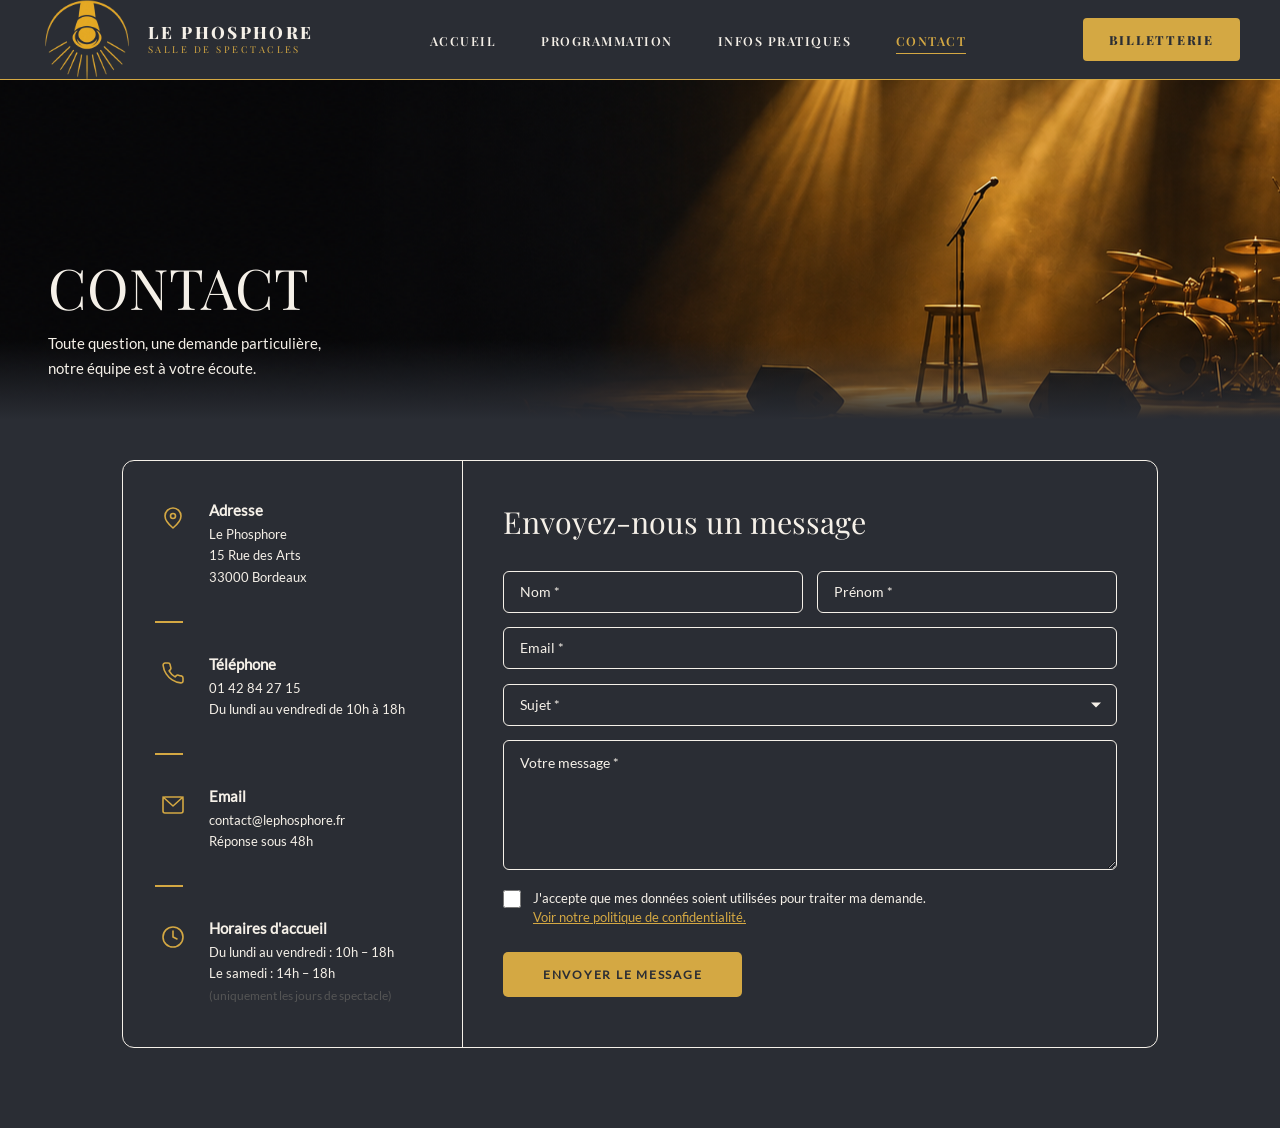
==== commit ecba6447: "feat: comment" ====
--- a/pages/contact.html
+++ b/pages/contact.html
@@ -3,12 +3,16 @@
   <head>
     <meta charset="UTF-8" />
     <meta name="viewport" content="width=device-width, initial-scale=1.0" />
-    <title>Document</title>
+    <!-- Generic placeholder title, not yet customized for this page -->
+    <title>Contact</title>
     <link rel="stylesheet" href="/css/style.min.css" />
-    <script src="/js/header.js"></script>
   </head>
+  <!-- .info-contact applies the dark background + full-height styling for this page -->
   <body class="info-contact">
+    <!-- Placeholder div, filled via jQuery .load() at the bottom of the page -->
     <div id="header"></div>
+
+    <!-- Hero banner: background image + page title -->
     <div class="contact">
       <div class="contact__bg"></div>
       <div class="contact__fade"></div>
@@ -20,9 +24,13 @@
         </p>
       </div>
     </div>
+
+    <!-- Centered wrapper holding the contact info card + form -->
     <div class="contact-wrap">
       <div class="contact-panel">
+        <!-- Left column: address, phone, email, opening hours -->
         <aside class="contact-info">
+          <!-- Address block -->
           <div class="info-item">
             <div class="info-item__icon">
               <svg viewBox="0 0 24 24">
@@ -42,6 +50,7 @@
 
           <hr class="info-divider" />
 
+          <!-- Phone block -->
           <div class="info-item">
             <div class="info-item__icon">
               <svg viewBox="0 0 24 24">
@@ -61,6 +70,7 @@
 
           <hr class="info-divider" />
 
+          <!-- Email block -->
           <div class="info-item">
             <div class="info-item__icon">
               <svg viewBox="0 0 24 24">
@@ -81,6 +91,7 @@
 
           <hr class="info-divider" />
 
+          <!-- Opening hours block -->
           <div class="info-item">
             <div class="info-item__icon">
               <svg viewBox="0 0 24 24">
@@ -93,6 +104,7 @@
               <p class="info-item__detail">
                 Du lundi au vendredi : 10h – 18h<br />
                 Le samedi : 14h – 18h<br />
+                <!-- Inline style overrides the design system; hardcoded dark gray on a dark background -->
                 <span style="color: #555; font-size: 0.78rem"
                   >(uniquement les jours de spectacle)</span
                 >
@@ -100,10 +112,13 @@
             </div>
           </div>
         </aside>
+
+        <!-- Right column: contact form (note: not wrapped in an actual <form> element) -->
         <div class="contact-form">
           <h2>Envoyez-nous un message</h2>
 
           <div class="form-row">
+            <!-- "Nom" / "Prénom" fields, side by side -->
             <input type="text" placeholder="Nom *" required />
             <input type="text" placeholder="Prénom *" required />
           </div>
@@ -113,6 +128,7 @@
           </div>
 
           <div class="form-group">
+            <!-- .select-wrap adds the custom dropdown arrow via CSS -->
             <div class="select-wrap">
               <select required>
                 <option value="" disabled selected>Sujet *</option>
@@ -129,6 +145,7 @@
             <textarea placeholder="Votre message *" required></textarea>
           </div>
 
+          <!-- RGPD consent checkbox, required before submitting -->
           <div class="form-check">
             <input type="checkbox" id="rgpd" required />
             <label for="rgpd">
@@ -142,9 +159,12 @@
         </div>
       </div>
     </div>
+
+    <!-- header.js loaded a second time here -->
     <script src="/js/header.js"></script>
     <script src="https://code.jquery.com/jquery-3.7.1.min.js"></script>
     <script>
+      // Inject the shared header HTML into its placeholder div
       $("#header").load("/pages/header.html");
     </script>
   </body>
--- a/css/style.min.css
+++ b/css/style.min.css
@@ -1 +1 @@
-.navbar{position:sticky;top:0;z-index:100;background:var(--bg-nav);height:var(--nav-height);display:flex;align-items:center;justify-content:space-between;padding:0 2.5rem;border-bottom:1px solid hsla(0,0%,100%,.07);font-family:"playfair"}.nav-brand{display:flex;align-items:center;gap:14px;text-decoration:none;flex-shrink:0}.nav-logo{width:94px;height:94px;display:flex;align-items:center;justify-content:center;flex-shrink:0}.nav-brand-text{display:flex;flex-direction:column;gap:2px}.nav-brand-name{color:var(--text-white);font-size:17px;font-weight:800;letter-spacing:.14em;text-transform:uppercase;line-height:1}.nav-brand-sub{color:var(--gold);font-size:9.5px;letter-spacing:.26em;text-transform:uppercase;font-weight:400}.nav-links{display:flex;align-items:center;gap:2.8rem;list-style:none}.nav-links a{color:var(--text-white);text-decoration:none;font-size:12.5px;font-weight:600;letter-spacing:.12em;text-transform:uppercase;transition:color .2s;position:relative;padding-bottom:3px}.nav-links a::after{content:"";position:absolute;bottom:-2px;left:0;width:0;height:1.5px;background:var(--gold);transition:width .25s ease}.nav-links a:hover,.nav-links a.active{color:var(--gold)}.nav-links a:hover::after,.nav-links a.active::after{width:100%}.nav-cta{background:var(--gold);color:#111;font-size:12.5px;font-weight:800;letter-spacing:.14em;text-transform:uppercase;padding:13px 26px;border:none;border-radius:4px;cursor:pointer;text-decoration:none;flex-shrink:0;transition:background .2s,transform .1s;display:inline-flex;align-items:center}.nav-cta:hover{background:var(--gold-dark)}.nav-cta:active{transform:scale(0.97)}.nav-toggle{display:none;flex-direction:column;gap:5px;background:none;border:none;cursor:pointer;padding:6px}.nav-toggle span{display:block;width:24px;height:2px;background:var(--text-white);border-radius:2px;transition:transform .3s,opacity .3s}.nav-toggle.open span:nth-child(1){transform:translateY(7px) rotate(45deg)}.nav-toggle.open span:nth-child(2){opacity:0}.nav-toggle.open span:nth-child(3){transform:translateY(-7px) rotate(-45deg)}.nav-mobile{display:none;flex-direction:column;background:var(--bg-nav);padding:1rem 2rem 1.5rem;border-top:1px solid hsla(0,0%,100%,.07)}.nav-mobile.open{display:flex}.nav-mobile a{color:var(--text-white);text-decoration:none;font-size:13px;font-weight:600;letter-spacing:.12em;text-transform:uppercase;padding:14px 0;border-bottom:1px solid hsla(0,0%,100%,.06);transition:color .2s}.nav-mobile a.active{color:var(--gold)}.nav-mobile a:last-child{border-bottom:none}.nav-mobile .nav-cta-mobile{margin-top:1.2rem;background:var(--gold);color:#111;font-size:12.5px;font-weight:800;letter-spacing:.14em;text-transform:uppercase;padding:14px 0;border-radius:4px;text-align:center;border:none}@media(max-width: 768px){.nav-links,.nav-cta{display:none}.nav-toggle{display:flex}.navbar{padding:0 1.5rem}}.hero{background-image:url("/img/scene-principale.png");background-size:cover;background-repeat:no-repeat;background-position:right}.hero__text{display:flex;flex-direction:column;align-items:center;justify-content:center;text-align:center;min-height:100vh;padding:0 1.5rem}@media(max-width: 600px){.hero{background-position:center}}.hero-title{font-family:"playfair";font-size:96px}@media(max-width: 1024px){.hero-title{font-size:64px}}@media(max-width: 600px){.hero-title{font-size:40px}}.hero-theme{font-family:"playfair";font-size:32px;text-transform:uppercase;margin-bottom:10px}@media(max-width: 1024px){.hero-theme{font-size:22px}}@media(max-width: 600px){.hero-theme{font-size:16px}}.hero-1{margin-bottom:80px}@media(max-width: 1024px){.hero-1{margin-bottom:50px}}@media(max-width: 600px){.hero-1{margin-bottom:32px}}hr{height:2px;width:10%;background-color:var(--gold);margin-bottom:80px;border:none}@media(max-width: 1024px){hr{margin-bottom:50px}}@media(max-width: 600px){hr{width:20%;margin-bottom:32px}}.hero-button{background-color:var(--gold);color:var(--bg-nav);font-family:"lato";margin-top:10px;padding:10px 100px;border-radius:50px;border:none;cursor:pointer;transition:background-color .2s,color .2s}.hero-button:hover,.hero-button:focus-visible{background-color:var(--text-red);color:var(--text-white)}@media(max-width: 1024px){.hero-button{padding:10px 60px}}@media(max-width: 600px){.hero-button{padding:12px 32px;width:100%;max-width:320px}}.bio{display:grid;grid-template-columns:1fr 1fr;gap:0;background:var(--text-white);align-items:center}.bio-info{padding:3rem 2.5rem 2.5rem;display:flex;flex-direction:column;gap:1.5rem}.bio-info h2{font-family:"playfair";font-size:42px;font-weight:500;line-height:1.15;color:var(--bg-nav)}.bio-info hr{border:none;border-top:1px solid color-mix(in srgb, var(--bg-nav) 15%, transparent)}.bio-info>p{font-family:"lato";font-size:.875rem;line-height:1.75;color:color-mix(in srgb, var(--bg-nav) 75%, transparent)}.bio-title{font-family:"playfair";font-size:28px !important;font-weight:500;letter-spacing:.12em;text-transform:uppercase;color:var(--text-red) !important}.bio-features{list-style:none;display:grid;grid-template-columns:repeat(3, 1fr);gap:.5rem;margin-top:.5rem}.bio-features li{display:flex;flex-direction:column;align-items:center;text-align:center;gap:.5rem}.bio-features h3{font-family:"playfair";font-size:24px !important;font-weight:600;letter-spacing:.1em;text-transform:uppercase;color:var(--bg-nav);margin-bottom:10px;margin-top:10px}.bio-features p{font-family:"lato";font-size:20px !important;color:color-mix(in srgb, var(--bg-nav) 55%, transparent);line-height:1.4}.bio-feature-icon{width:94px;height:94px}.bio-img{position:relative;overflow:hidden;min-height:400px}.bio-img img{width:100%;height:100%;object-fit:cover;display:block}.bio-text{font-size:20px !important;margin-bottom:20px}@media(max-width: 1024px){.bio{grid-template-columns:1fr}.bio-info{padding:2.5rem 2rem 2rem}.bio-info h2{font-size:32px}.bio-feature-icon{width:72px;height:72px}.bio-img{min-height:320px}}@media(max-width: 600px){.bio-info{padding:2rem 1.5rem}.bio-info h2{font-size:26px}.bio-title{font-size:20px !important}.bio-features{grid-template-columns:1fr;gap:1.5rem}.bio-features h3{font-size:18px !important}.bio-features p{font-size:15px !important}.bio-feature-icon{width:56px;height:56px}.bio-img{min-height:240px}.bio-text{font-size:16px !important}}.programmation{margin:0 auto;padding:3rem 2rem;background-color:var(--bg-nav)}.programmation__header{display:flex;align-items:center;justify-content:space-between;margin-bottom:2rem}.programmation__title{font-family:"playfair";font-size:32px;font-weight:700;letter-spacing:.04em;text-transform:uppercase;color:var(--text-white)}.programmation__link{font-family:"lato";font-size:.875rem;font-weight:500;text-decoration:none;display:flex;align-items:center;gap:.4rem;transition:opacity .2s;color:var(--gold)}.programmation__link:hover{opacity:.75}.programmation__grid{display:grid;grid-template-columns:repeat(4, 1fr);gap:1rem}@media(max-width: 1024px){.programmation{padding:2.5rem 1.5rem}.programmation__title{font-size:1.6rem}.programmation__grid{grid-template-columns:repeat(2, 1fr)}}@media(max-width: 600px){.programmation{padding:2rem 1.25rem}.programmation__header{flex-direction:column;align-items:flex-start;gap:.75rem}.programmation__title{font-size:1.3rem}.programmation__grid{grid-template-columns:1fr}}.event-card{background:var(--bg-nav);border:2px solid var(--text-red);border-radius:10px;overflow:hidden;transition:border-color .25s,transform .25s}.event-card:hover{border-color:var(--gold);transform:translateY(-3px)}.event-card:hover .event-card__image-wrap img{transform:scale(1.04)}.event-card__link{display:block;text-decoration:none;color:inherit;cursor:pointer}.event-card__image-wrap{position:relative;aspect-ratio:3/4;overflow:hidden}.event-card__image-wrap img{width:100%;height:100%;object-fit:cover;object-position:top center;display:block;transition:transform .4s ease}.event-card__badge{position:absolute;bottom:.75rem;left:.75rem;font-family:"lato";font-size:.6rem;font-weight:700;letter-spacing:.12em;text-transform:uppercase;color:var(--text-white);padding:.25rem .55rem;border-radius:3px}.event-card__badge--theatre,.event-card__badge--concert,.event-card__badge--standup{background:var(--text-red)}.event-card__body{padding:1rem 1.1rem 0}.event-card__name{font-family:"playfair";font-size:1.05rem;font-weight:700;letter-spacing:.03em;text-transform:uppercase;color:var(--text-white);margin-bottom:.5rem;line-height:1.2}.event-card__date{font-family:"lato";font-size:.8rem;font-weight:400;letter-spacing:.05em;text-transform:uppercase;color:var(--text-white)}.event-card__capacity{padding:.75rem 1.1rem 0;display:flex;flex-direction:column;gap:.35rem}.event-card__capacity-label{display:flex;justify-content:space-between;align-items:center}.event-card__capacity-text{font-family:"lato";font-size:.68rem;font-weight:500;letter-spacing:.05em;text-transform:uppercase;color:var(--text-white);opacity:.6}.event-card__capacity-count{font-family:"lato";font-size:.7rem;font-weight:700;letter-spacing:.04em}.event-card__capacity-count--limited{color:var(--gold)}.event-card__capacity-count--scarce{color:var(--text-red)}.event-card__capacity-bar{height:4px;border-radius:99px;background:color-mix(in srgb, var(--text-white) 10%, transparent);overflow:hidden}.event-card__capacity-fill{height:100%;border-radius:99px;transition:width .6s ease}.event-card__capacity-fill--limited{background:var(--gold)}.event-card__capacity-fill--scarce{background:var(--text-red)}.event-card__footer{padding:.9rem 1.1rem 1rem}.event-card__btn-info{width:100%;background:rgba(0,0,0,0);border:1px solid color-mix(in srgb, var(--text-white) 20%, transparent);color:var(--text-white);font-family:"lato";font-size:.72rem;font-weight:600;letter-spacing:.1em;text-transform:uppercase;padding:.55rem 1rem;border-radius:5px;cursor:pointer;transition:border-color .2s,color .2s}.event-card__btn-info:hover,.event-card__btn-info:focus-visible{border-color:var(--text-red);color:var(--text-red)}.event-card__description{font-family:"lato";padding:0 1.1rem 1.1rem;font-size:.8rem;line-height:1.5;color:var(--text-white);opacity:.75}.event-card__description[hidden]{display:none}@media(max-width: 600px){.event-card__name{font-size:.95rem}.event-card__body{padding:.85rem .9rem 0}.event-card__capacity{padding:.65rem .9rem 0}.event-card__footer{padding:.8rem .9rem .9rem}.event-card__description{padding:0 .9rem .9rem}}.footer{background:var(--bg-nav);color:var(--text-white);font-family:"playfair";padding:64px 40px 0}.footer-main{display:grid;grid-template-columns:1.6fr 1fr 1fr 1.4fr;gap:48px;padding-bottom:56px;border-bottom:1px solid hsla(0,0%,100%,.1)}.footer-logo-link{display:flex;align-items:center;gap:14px;text-decoration:none;margin-bottom:20px}.footer-logo-img{width:56px;height:56px;object-fit:contain}.footer-brand-text{display:flex;flex-direction:column}.footer-brand-name{color:var(--text-white);font-size:1.05rem;font-weight:700;letter-spacing:.08em}.footer-brand-sub{color:var(--gold);font-size:.7rem;letter-spacing:.2em;margin-top:2px}.footer-desc{font-size:.9rem;line-height:1.7;color:rgba(245,240,232,.5);margin:0}.footer-col-title{font-size:.78rem;font-weight:700;letter-spacing:.15em;color:var(--text-white);margin:0 0 24px}.footer-links{list-style:none;margin:0;padding:0;display:flex;flex-direction:column;gap:14px}.footer-links a{color:rgba(245,240,232,.5);text-decoration:none;font-size:.95rem;transition:color .2s}.footer-links a:hover{color:var(--gold)}.footer-socials{display:flex;gap:12px}.footer-social-link{display:flex;align-items:center;justify-content:center;width:42px;height:42px;border-radius:50%;background:hsla(0,0%,100%,.07);color:var(--text-white);text-decoration:none;transition:background .2s,color .2s}.footer-social-link svg{width:18px;height:18px}.footer-social-link:hover{background:var(--gold);color:var(--bg-nav)}.footer-newsletter-desc{font-size:.9rem;color:rgba(245,240,232,.5);margin:0 0 16px}.footer-newsletter-form{display:flex}.footer-newsletter-input{flex:1;padding:12px 16px;background:hsla(0,0%,100%,.07);border:1px solid hsla(0,0%,100%,.12);border-right:none;color:var(--text-white);font-size:.9rem;outline:none;border-radius:4px 0 0 4px}.footer-newsletter-input::placeholder{color:rgba(245,240,232,.3)}.footer-newsletter-input:focus{border-color:var(--gold)}.footer-newsletter-btn{padding:12px 18px;background:var(--gold);color:var(--bg-nav);border:none;font-size:.78rem;font-weight:700;letter-spacing:.08em;cursor:pointer;border-radius:0 4px 4px 0;transition:background .2s;white-space:nowrap}.footer-newsletter-btn:hover{background:var(--gold-dark)}.footer-bottom{display:flex;justify-content:space-between;align-items:center;padding:24px 0;flex-wrap:wrap;gap:12px}.footer-copy{font-size:.85rem;color:rgba(245,240,232,.3);margin:0}.footer-legal{display:flex;gap:28px}.footer-legal a{font-size:.85rem;color:rgba(245,240,232,.3);text-decoration:none;transition:color .2s}.footer-legal a:hover{color:var(--text-white)}@media(max-width: 900px){.footer-main{grid-template-columns:1fr 1fr}}@media(max-width: 560px){.footer{padding:48px 20px 0}.footer-main{grid-template-columns:1fr;gap:36px}.footer-bottom{flex-direction:column;align-items:flex-start}}@media(max-width: 600px){.navbar__nav{display:none}.hero__content h1{font-size:2.5rem}}.info-contact{background:var(--bg-nav);color:var(--text-white);font-family:"Inter",sans-serif;min-height:100vh}.contact{position:relative;height:340px;overflow:hidden;display:flex;align-items:flex-end}.contact__bg{position:absolute;inset:0;background-image:url("/img/scene-principale.png");background-position:center}.contact__bg::after{content:"";position:absolute;inset:0;background:linear-gradient(to right, rgba(0, 0, 0, 0.92) 0%, rgba(0, 0, 0, 0.6) 45%, rgba(0, 0, 0, 0.15) 100%)}.contact__fade{position:absolute;bottom:0;left:0;right:0;height:80px;background:linear-gradient(to bottom, transparent, var(--bg-nav));z-index:1}.contact__content{position:relative;z-index:2;padding:0 3rem 2.5rem;max-width:600px}.contact__content h1{font-family:"EB Garamond",serif;font-size:3.5rem;font-weight:400;line-height:1;margin-bottom:1rem;color:var(--text-white)}.contact__content p{font-size:.95rem;color:rgba(245,240,232,.7);line-height:1.6}.contact-wrap{max-width:1100px;margin:0 auto;padding:2.5rem 2rem 5rem}.contact-panel{background:rgba(245,240,232,.04);border:1px solid rgba(245,240,232,.12);border-radius:12px;display:grid;grid-template-columns:340px 1fr;overflow:hidden}@media(max-width: 860px){.contact-panel{grid-template-columns:1fr}}.contact-info{padding:2.5rem 2rem;border-right:1px solid rgba(245,240,232,.12);display:flex;flex-direction:column;gap:2rem}@media(max-width: 860px){.contact-info{border-right:none;border-bottom:1px solid rgba(245,240,232,.12)}}@media(max-width: 600px){.contact-info{padding:1.8rem 1.5rem}}.info-item{display:flex;gap:1.1rem;align-items:flex-start}.info-item__icon{width:36px;height:36px;flex-shrink:0;display:flex;align-items:center;justify-content:center}.info-item__icon svg{width:24px;height:24px;stroke:var(--gold);fill:none;stroke-width:1.6;stroke-linecap:round;stroke-linejoin:round}.info-item__title{font-size:.95rem;font-weight:700;color:var(--text-white);margin-bottom:.3rem}.info-item__detail{font-size:.82rem;color:rgba(245,240,232,.55);line-height:1.65}.info-item__detail a{color:rgba(245,240,232,.55);text-decoration:none;transition:color .2s}.info-item__detail a:hover{color:var(--gold)}.info-divider{border:none;border-top:1px solid rgba(245,240,232,.1);margin:0}.contact-form{padding:2.5rem 2.5rem}@media(max-width: 600px){.contact-form{padding:1.8rem 1.5rem}}.contact-form h2{font-family:"EB Garamond",serif;font-size:1.9rem;font-weight:400;color:var(--text-white);margin-bottom:1.8rem}.form-row{display:grid;grid-template-columns:1fr 1fr;gap:.9rem;margin-bottom:.9rem}@media(max-width: 600px){.form-row{grid-template-columns:1fr}}.form-group{display:flex;flex-direction:column;gap:0;margin-bottom:.9rem}.form-group:last-of-type{margin-bottom:0}input[type=text],input[type=email],select,textarea{width:100%;background:rgba(245,240,232,.05);border:1px solid rgba(245,240,232,.15);border-radius:6px;color:var(--text-white);font-family:"Inter",sans-serif;font-size:.85rem;padding:.75rem 1rem;outline:none;transition:border-color .2s;appearance:none;-webkit-appearance:none}input::placeholder,textarea::placeholder{color:rgba(245,240,232,.35)}select{color:rgba(245,240,232,.35);cursor:pointer}select option{color:var(--text-white);background:var(--bg-nav)}input:focus,select:focus,textarea:focus{border-color:var(--gold)}.select-wrap{position:relative}.select-wrap::after{content:"";position:absolute;right:1rem;top:50%;transform:translateY(-50%);width:0;height:0;border-left:5px solid rgba(0,0,0,0);border-right:5px solid rgba(0,0,0,0);border-top:5px solid rgba(245,240,232,.4);pointer-events:none}textarea{resize:vertical;min-height:130px;line-height:1.6}.form-check{display:flex;align-items:flex-start;gap:.75rem;margin:1.2rem 0 1.5rem}.form-check input[type=checkbox]{width:18px;height:18px;min-width:18px;margin-top:1px;accent-color:var(--gold);cursor:pointer;border-radius:3px}.form-check label{font-size:.8rem;color:rgba(245,240,232,.55);line-height:1.5;cursor:pointer}.form-check label a{color:var(--gold);text-decoration:underline}.btn-submit{display:inline-block;background:var(--gold);color:var(--bg-nav);border:none;font-family:"Inter",sans-serif;font-size:.78rem;font-weight:800;letter-spacing:.14em;text-transform:uppercase;padding:.95rem 2.5rem;border-radius:5px;cursor:pointer;transition:background .2s,transform .15s}.btn-submit:hover{background:var(--gold-dark);transform:translateY(-1px)}.btn-submit:active{transform:translateY(0)}.page-header-prog{padding:3.5rem 0rem 2rem;margin:0 auto}.page-header-prog h1{font-size:3rem;font-weight:800;line-height:1;margin-bottom:.6rem}.page-header-prog p{font-size:1rem;color:var(--text-muted)}.filters{margin:0 auto;padding:0 0rem 2rem;border-bottom:1px solid #222;display:flex;gap:0}.filter-btn{background:none;border:none;border-bottom:2px solid rgba(0,0,0,0);font-family:"Inter",sans-serif;font-size:.8rem;font-weight:700;letter-spacing:.1em;text-transform:uppercase;color:var(--text-muted);padding:.6rem 1.4rem .6rem 0;margin-right:1.8rem;cursor:pointer;transition:color .2s,border-color .2s}.filter-btn:hover{color:#fff}.filter-btn.active{color:var(--gold);border-bottom-color:var(--gold)}.load-more{display:flex;justify-content:center;padding:3rem 2.5rem 4rem}.load-more__btn{background:var(--gold-btn);color:var(--text-white);border:1px solid var(--text-white);font-size:.8rem;font-weight:800;letter-spacing:.14em;text-transform:uppercase;padding:1rem 3.5rem;border-radius:5px;cursor:pointer;transition:background .2s}.load-more__btn:hover{background:var(--gold);color:var(--bg-nav);border:none}@media(max-width: 1000px){.events-grid{grid-template-columns:repeat(2, 1fr)}}@media(max-width: 600px){.navbar__nav{display:none}.events-grid{grid-template-columns:1fr}.page-header h1{font-size:2rem}}.infos-page{background-color:var(--text-white)}.page-header{background:var(--bg-nav);text-align:center;padding:3rem 2rem 3.2rem;color:var(--text-white)}.page-header h1{font-family:"playfair",serif;font-size:2.8rem;font-weight:500;margin-bottom:.7rem}.page-header p{font-family:"playfair",serif;font-size:1.05rem;color:color-mix(in srgb, var(--text-white) 75%, transparent)}.tabs-bar{background:var(--text-white);border-bottom:1px solid color-mix(in srgb, var(--bg-nav) 15%, transparent);display:flex;justify-content:center;overflow-x:auto}.tabs{display:flex;gap:2.8rem;padding:0 2rem}.tab-btn{background:none;border:none;display:flex;align-items:center;gap:.55rem;padding:1.4rem 0 1.1rem;border-bottom:3px solid rgba(0,0,0,0);font-family:"playfair",serif;font-size:.85rem;font-weight:700;letter-spacing:.07em;text-transform:uppercase;color:color-mix(in srgb, var(--bg-nav) 65%, transparent);cursor:pointer;white-space:nowrap;transition:color .2s,border-color .2s}.tab-btn svg{width:20px;height:20px;stroke:color-mix(in srgb, var(--bg-nav) 65%, transparent);fill:none;stroke-width:1.6;stroke-linecap:round;stroke-linejoin:round;transition:stroke .2s}.tab-btn:hover{color:var(--bg-nav)}.tab-btn:hover svg{stroke:var(--bg-nav)}.tab-btn.active{color:var(--text-red);border-bottom-color:var(--text-red)}.tab-btn.active svg{stroke:var(--text-red)}.tab-panel{display:none}.tab-panel.active{display:block}.panel-inner{max-width:1300px;margin:0 auto;padding:3rem 2.5rem 4rem;background:var(--text-white)}.access-layout{display:grid;grid-template-columns:320px 1fr;gap:2.5rem;align-items:start}.access-info h2{font-family:"playfair",serif;font-size:1.7rem;font-weight:600;margin-bottom:1.4rem;color:var(--bg-nav)}.access-block{margin-bottom:1.4rem}.access-block h3{font-family:"playfair",serif;font-size:.8rem;font-weight:700;letter-spacing:.04em;color:var(--gold);margin-bottom:.4rem;text-transform:none}.access-block p{font-family:"playfair",serif;font-size:.9rem;line-height:1.6;color:var(--bg-nav)}.btn-bordeaux{display:inline-block;background:var(--text-red);color:var(--text-white);font-family:"playfair",serif;font-size:.78rem;font-weight:700;letter-spacing:.08em;text-transform:uppercase;padding:.85rem 1.6rem;border-radius:5px;text-decoration:none;margin-top:.6rem;transition:background .2s}.btn-bordeaux:hover{background:color-mix(in srgb, var(--text-red) 70%, var(--bg-nav))}.map-embed{border-radius:10px;overflow:hidden;border:1px solid color-mix(in srgb, var(--bg-nav) 15%, transparent);min-height:460px}.map-embed iframe{width:100%;height:100%;min-height:460px;border:0;display:block}.tarifs-grid{display:grid;grid-template-columns:repeat(3, 1fr);gap:1.5rem}.tarif-card{background:var(--text-white);border:1px solid color-mix(in srgb, var(--bg-nav) 15%, transparent);border-radius:10px;padding:1.8rem;text-align:center}.tarif-card h3{font-family:"playfair",serif;font-size:1.3rem;font-weight:600;margin-bottom:.6rem;color:var(--bg-nav)}.tarif-card .price{font-family:"playfair",serif;font-size:2.1rem;font-weight:800;color:var(--text-red);margin-bottom:.6rem}.tarif-card .price span{font-family:"playfair",serif;font-size:.9rem;font-weight:500;color:color-mix(in srgb, var(--bg-nav) 65%, transparent)}.tarif-card p{font-family:"playfair",serif;font-size:.85rem;color:color-mix(in srgb, var(--bg-nav) 65%, transparent);line-height:1.6}.services-grid{display:grid;grid-template-columns:repeat(3, 1fr);gap:1.5rem}.service-card{background:var(--bg-nav);border:1px solid var(--text-red);border-radius:10px;padding:1.8rem}.service-card__icon{width:42px;height:42px;margin-bottom:1rem;display:flex;align-items:center;justify-content:center}.service-card__icon svg{width:30px;height:30px;stroke:var(--text-red);fill:none;stroke-width:1.6;stroke-linecap:round;stroke-linejoin:round}.service-card h3{font-family:"playfair",serif;font-size:1rem;font-weight:700;margin-bottom:.5rem;color:var(--text-white)}.service-card p{font-family:"playfair",serif;font-size:.85rem;color:var(--text-white);line-height:1.6}.accessibility-list{display:flex;flex-direction:column;gap:1.2rem;max-width:760px}.accessibility-item{display:flex;gap:1.1rem;background:var(--text-white);border:1px solid color-mix(in srgb, var(--bg-nav) 15%, transparent);border-radius:10px;padding:1.3rem 1.5rem}.accessibility-item__icon{width:36px;height:36px;flex-shrink:0;display:flex;align-items:center;justify-content:center}.accessibility-item__icon svg{width:26px;height:26px;stroke:var(--text-red);fill:none;stroke-width:1.6;stroke-linecap:round;stroke-linejoin:round}.accessibility-item h3{font-family:"playfair",serif;font-size:.95rem;font-weight:700;margin-bottom:.3rem;color:var(--bg-nav)}.accessibility-item p{font-family:"playfair",serif;font-size:.85rem;color:color-mix(in srgb, var(--bg-nav) 65%, transparent);line-height:1.6}.plan-wrap{text-align:center}.plan-placeholder{background:var(--bg-nav);border:1px dashed color-mix(in srgb, var(--bg-nav) 35%, transparent);border-radius:10px;padding:4rem 2rem;color:var(--text-white);font-family:"playfair",serif;font-size:.9rem;max-width:700px;margin:0 auto}.plan-placeholder svg{width:64px;height:64px;stroke:var(--gold);fill:none;stroke-width:1.3;margin-bottom:1rem}@media(max-width: 1000px){.access-layout{grid-template-columns:1fr}.tarifs-grid,.services-grid{grid-template-columns:repeat(2, 1fr)}.footer__top{grid-template-columns:1fr 1fr}}@media(max-width: 600px){.navbar__nav{display:none}.page-header h1{font-size:2rem}.tarifs-grid,.services-grid{grid-template-columns:1fr}.footer__top{grid-template-columns:1fr}.footer__bottom{flex-direction:column;gap:.8rem}.tabs{gap:1.6rem}}*,*::before,*::after{box-sizing:border-box;margin:0;padding:0}:root{--gold: #d4a843;--gold-dark: #d99200;--bg-nav: #2a2d34;--text-white: #f5f0e8;--nav-height: 80px;--text-red: #6b1d3a}.gold{color:var(--gold)}@font-face{font-family:"playfair";src:url(../font/Playfair_Display/PlayfairDisplay-VariableFont_wght.ttf)}@font-face{font-family:"lato";src:url(../font/Lato/Lato-Regular.ttf)}body{color:var(--text-white)}h1{text-transform:uppercase}+.navbar{position:sticky;top:0;z-index:100;background:var(--bg-nav);height:var(--nav-height);display:flex;align-items:center;justify-content:space-between;padding:0 2.5rem;border-bottom:1px solid var(--gold);font-family:"playfair"}.nav-brand{display:flex;align-items:center;gap:14px;text-decoration:none;flex-shrink:0}.nav-logo{width:94px;height:94px;display:flex;align-items:center;justify-content:center;flex-shrink:0}.nav-brand-text{display:flex;flex-direction:column;gap:2px}.nav-brand-name{color:var(--text-white);font-size:17px;font-weight:800;letter-spacing:.14em;text-transform:uppercase;line-height:1}.nav-brand-sub{color:var(--gold);font-size:9.5px;letter-spacing:.26em;text-transform:uppercase;font-weight:400}.nav-links{display:flex;align-items:center;gap:2.8rem;list-style:none}.nav-links a{color:var(--text-white);text-decoration:none;font-size:12.5px;font-weight:600;letter-spacing:.12em;text-transform:uppercase;transition:color .2s;position:relative;padding-bottom:3px}.nav-links a::after{content:"";position:absolute;bottom:-2px;left:0;width:0;height:1.5px;background:var(--gold);transition:width .25s ease}.nav-links a:hover,.nav-links a.active{color:var(--gold)}.nav-links a:hover::after,.nav-links a.active::after{width:100%}.nav-cta{background:var(--gold);color:var(--bg-nav);font-size:12.5px;font-weight:800;letter-spacing:.14em;text-transform:uppercase;padding:13px 26px;border:none;border-radius:4px;cursor:pointer;text-decoration:none;flex-shrink:0;transition:background .2s,transform .1s;display:inline-flex;align-items:center}.nav-cta:hover{background:var(--text-red);color:var(--text-white)}.nav-cta:active{transform:scale(0.97)}.nav-toggle{display:none;flex-direction:column;gap:5px;background:none;border:none;cursor:pointer;padding:6px}.nav-toggle span{display:block;width:24px;height:2px;background:var(--text-white);border-radius:2px;transition:transform .3s,opacity .3s}.nav-toggle.open span:nth-child(1){transform:translateY(7px) rotate(45deg)}.nav-toggle.open span:nth-child(2){opacity:0}.nav-toggle.open span:nth-child(3){transform:translateY(-7px) rotate(-45deg)}.nav-mobile{display:none;flex-direction:column;background:var(--bg-nav);padding:1rem 2rem 1.5rem;border-top:1px solid var(--gold)}.nav-mobile.open{display:flex}.nav-mobile a{color:var(--text-white);text-decoration:none;font-size:13px;font-weight:600;letter-spacing:.12em;text-transform:uppercase;padding:14px 0;border-bottom:1px solid var(--gold);transition:color .2s}.nav-mobile a.active{color:var(--gold)}.nav-mobile a:last-child{border-bottom:none}.nav-mobile .nav-cta-mobile{margin-top:1.2rem;background:var(--gold);color:var(--bg-nav);font-size:12.5px;font-weight:800;letter-spacing:.14em;text-transform:uppercase;padding:14px 0;border-radius:4px;text-align:center;border:none}@media(max-width: 768px){.nav-links,.nav-cta{display:none}.nav-toggle{display:flex}.navbar{padding:0 1.5rem}}.hero{background-image:url("/img/scene-principale.png");background-size:cover;background-repeat:no-repeat;background-position:right}.hero__text{display:flex;flex-direction:column;align-items:center;justify-content:center;text-align:center;min-height:100vh;padding:0 1.5rem}@media(max-width: 600px){.hero{background-position:center}}.hero-title{font-family:"playfair";font-size:96px}@media(max-width: 1024px){.hero-title{font-size:64px}}@media(max-width: 600px){.hero-title{font-size:40px}}.hero-theme{font-family:"playfair";font-size:32px;text-transform:uppercase;margin-bottom:10px}@media(max-width: 1024px){.hero-theme{font-size:22px}}@media(max-width: 600px){.hero-theme{font-size:16px}}.hero-1{margin-bottom:80px}@media(max-width: 1024px){.hero-1{margin-bottom:50px}}@media(max-width: 600px){.hero-1{margin-bottom:32px}}hr{height:2px;width:10%;background-color:var(--gold);margin-bottom:80px;border:none}@media(max-width: 1024px){hr{margin-bottom:50px}}@media(max-width: 600px){hr{width:20%;margin-bottom:32px}}.hero-button{background-color:var(--gold);color:var(--bg-nav);font-family:"lato";margin-top:10px;padding:10px 100px;border-radius:50px;border:none;cursor:pointer;transition:background-color .2s,color .2s}.hero-button:hover,.hero-button:focus-visible{background-color:var(--text-red);color:var(--text-white)}@media(max-width: 1024px){.hero-button{padding:10px 60px}}@media(max-width: 600px){.hero-button{padding:12px 32px;width:100%;max-width:320px}}.bio{display:grid;grid-template-columns:1fr 1fr;gap:0;background:var(--text-white);align-items:center}.bio-info{padding:3rem 2.5rem 2.5rem;display:flex;flex-direction:column;gap:1.5rem}.bio-info h2{font-family:"playfair";font-size:42px;font-weight:500;line-height:1.15;color:var(--bg-nav)}.bio-info hr{border:none;border-top:1px solid color-mix(in srgb, var(--bg-nav) 15%, transparent)}.bio-info>p{font-family:"lato";font-size:.875rem;line-height:1.75;color:color-mix(in srgb, var(--bg-nav) 75%, transparent)}.bio-title{font-family:"playfair";font-size:28px !important;font-weight:500;letter-spacing:.12em;text-transform:uppercase;color:var(--text-red) !important}.bio-features{list-style:none;display:grid;grid-template-columns:repeat(3, 1fr);gap:.5rem;margin-top:.5rem}.bio-features li{display:flex;flex-direction:column;align-items:center;text-align:center;gap:.5rem}.bio-features h3{font-family:"playfair";font-size:24px !important;font-weight:600;letter-spacing:.1em;text-transform:uppercase;color:var(--bg-nav);margin-bottom:10px;margin-top:10px}.bio-features p{font-family:"lato";font-size:20px !important;color:color-mix(in srgb, var(--bg-nav) 55%, transparent);line-height:1.4}.bio-feature-icon{width:94px;height:94px}.bio-img{position:relative;overflow:hidden;min-height:400px}.bio-img img{width:100%;height:100%;object-fit:cover;display:block}.bio-text{font-size:20px !important;margin-bottom:20px}@media(max-width: 1024px){.bio{grid-template-columns:1fr}.bio-info{padding:2.5rem 2rem 2rem}.bio-info h2{font-size:32px}.bio-feature-icon{width:72px;height:72px}.bio-img{min-height:320px}}@media(max-width: 600px){.bio-info{padding:2rem 1.5rem}.bio-info h2{font-size:26px}.bio-title{font-size:20px !important}.bio-features{grid-template-columns:1fr;gap:1.5rem}.bio-features h3{font-size:18px !important}.bio-features p{font-size:15px !important}.bio-feature-icon{width:56px;height:56px}.bio-img{min-height:240px}.bio-text{font-size:16px !important}}.programmation{margin:0 auto;padding:3rem 2rem;background-color:var(--bg-nav)}.programmation__header{display:flex;align-items:center;justify-content:space-between;margin-bottom:2rem}.programmation__title{font-family:"playfair";font-size:32px;font-weight:700;letter-spacing:.04em;text-transform:uppercase;color:var(--text-white)}.programmation__link{font-family:"lato";font-size:.875rem;font-weight:500;text-decoration:none;display:flex;align-items:center;gap:.4rem;transition:opacity .2s;color:var(--gold)}.programmation__link:hover{opacity:.75}.programmation__grid{display:grid;grid-template-columns:repeat(4, 1fr);gap:1rem}@media(max-width: 1024px){.programmation{padding:2.5rem 1.5rem}.programmation__title{font-size:1.6rem}.programmation__grid{grid-template-columns:repeat(2, 1fr)}}@media(max-width: 600px){.programmation{padding:2rem 1.25rem}.programmation__header{flex-direction:column;align-items:flex-start;gap:.75rem}.programmation__title{font-size:1.3rem}.programmation__grid{grid-template-columns:1fr}}.event-card{background:var(--bg-nav);border:2px solid var(--text-red);border-radius:10px;overflow:hidden;transition:border-color .25s,transform .25s}.event-card:hover{border-color:var(--gold);transform:translateY(-3px)}.event-card:hover .event-card__image-wrap img{transform:scale(1.04)}.event-card__link{display:block;text-decoration:none;color:inherit;cursor:pointer}.event-card__image-wrap{position:relative;aspect-ratio:3/4;overflow:hidden}.event-card__image-wrap img{width:100%;height:100%;object-fit:cover;object-position:top center;display:block;transition:transform .4s ease}.event-card__badge{position:absolute;bottom:.75rem;left:.75rem;font-family:"lato";font-size:.6rem;font-weight:700;letter-spacing:.12em;text-transform:uppercase;color:var(--text-white);padding:.25rem .55rem;border-radius:3px}.event-card__badge--theatre,.event-card__badge--concert,.event-card__badge--standup{background:var(--text-red)}.event-card__body{padding:1rem 1.1rem 0}.event-card__name{font-family:"playfair";font-size:1.05rem;font-weight:700;letter-spacing:.03em;text-transform:uppercase;color:var(--text-white);margin-bottom:.5rem;line-height:1.2}.event-card__date{font-family:"lato";font-size:.8rem;font-weight:400;letter-spacing:.05em;text-transform:uppercase;color:var(--text-white)}.event-card__capacity{padding:.75rem 1.1rem 0;display:flex;flex-direction:column;gap:.35rem}.event-card__capacity-label{display:flex;justify-content:space-between;align-items:center}.event-card__capacity-text{font-family:"lato";font-size:.68rem;font-weight:500;letter-spacing:.05em;text-transform:uppercase;color:var(--text-white);opacity:.6}.event-card__capacity-count{font-family:"lato";font-size:.7rem;font-weight:700;letter-spacing:.04em}.event-card__capacity-count--limited{color:var(--gold)}.event-card__capacity-count--scarce{color:var(--text-red)}.event-card__capacity-bar{height:4px;border-radius:99px;background:color-mix(in srgb, var(--text-white) 10%, transparent);overflow:hidden}.event-card__capacity-fill{height:100%;border-radius:99px;transition:width .6s ease}.event-card__capacity-fill--limited{background:var(--gold)}.event-card__capacity-fill--scarce{background:var(--text-red)}.event-card__footer{padding:.9rem 1.1rem 1rem}.event-card__btn-info{width:100%;background:rgba(0,0,0,0);border:1px solid color-mix(in srgb, var(--text-white) 20%, transparent);color:var(--text-white);font-family:"lato";font-size:.72rem;font-weight:600;letter-spacing:.1em;text-transform:uppercase;padding:.55rem 1rem;border-radius:5px;cursor:pointer;transition:border-color .2s,color .2s}.event-card__btn-info:hover,.event-card__btn-info:focus-visible{border-color:var(--text-red);color:var(--text-red)}.event-card__description{font-family:"lato";padding:0 1.1rem 1.1rem;font-size:.8rem;line-height:1.5;color:var(--text-white);opacity:.75}.event-card__description[hidden]{display:none}@media(max-width: 600px){.event-card__name{font-size:.95rem}.event-card__body{padding:.85rem .9rem 0}.event-card__capacity{padding:.65rem .9rem 0}.event-card__footer{padding:.8rem .9rem .9rem}.event-card__description{padding:0 .9rem .9rem}}.footer{background:var(--bg-nav);color:var(--text-white);font-family:"playfair";padding:64px 40px 0}.footer-main{display:grid;grid-template-columns:1.6fr 1fr 1fr 1.4fr;gap:48px;padding-bottom:56px;border-bottom:1px solid var(--text-white)}.footer-logo-link{display:flex;align-items:center;gap:14px;text-decoration:none;margin-bottom:20px}.footer-logo-img{width:56px;height:56px;object-fit:contain}.footer-brand-text{display:flex;flex-direction:column}.footer-brand-name{color:var(--text-white);font-size:1.05rem;font-weight:700;letter-spacing:.08em}.footer-brand-sub{color:var(--gold);font-size:.7rem;letter-spacing:.2em;margin-top:2px}.footer-desc{font-size:.9rem;line-height:1.7;color:var(--text-white);margin:0}.footer-col-title{font-size:.78rem;font-weight:700;letter-spacing:.15em;color:var(--text-white);margin:0 0 24px}.footer-links{list-style:none;margin:0;padding:0;display:flex;flex-direction:column;gap:14px}.footer-links a{color:var(--text-white);text-decoration:none;font-size:.95rem;transition:color .2s}.footer-links a:hover{color:var(--gold)}.footer-socials{display:flex;gap:12px}.footer-social-link{display:flex;align-items:center;justify-content:center;width:42px;height:42px;border-radius:50%;background:var(--bg-nav);color:var(--text-white);text-decoration:none;transition:background .2s,color .2s}.footer-social-link img{width:18px;height:18px}.footer-social-link:hover{background:var(--gold);color:var(--bg-nav)}.footer-newsletter-desc{font-size:.9rem;color:var(--text-white);margin:0 0 16px}.footer-newsletter-form{display:flex}.footer-newsletter-input{flex:1;padding:12px 16px;background:var(--bg-nav);border:1px solid var(--text-white);border-right:none;color:var(--text-white);font-size:.9rem;outline:none;border-radius:4px 0 0 4px}.footer-newsletter-input::placeholder{color:var(--text-white)}.footer-newsletter-input:focus{border-color:var(--gold)}.footer-newsletter-btn{padding:12px 18px;background:var(--gold);color:var(--bg-nav);border:none;font-size:.78rem;font-weight:700;letter-spacing:.08em;cursor:pointer;border-radius:0 4px 4px 0;transition:background .2s;white-space:nowrap}.footer-newsletter-btn:hover{background:var(--text-red);color:var(--text-white)}.footer-bottom{display:flex;justify-content:space-between;align-items:center;padding:24px 0;flex-wrap:wrap;gap:12px}.footer-copy{font-size:.85rem;color:var(--text-white);margin:0}.footer-legal{display:flex;gap:28px}.footer-legal a{font-size:.85rem;color:var(--text-white);text-decoration:none;transition:color .2s}.footer-legal a:hover{color:var(--text-white)}@media(max-width: 900px){.footer-main{grid-template-columns:1fr 1fr}}@media(max-width: 560px){.footer{padding:48px 20px 0}.footer-main{grid-template-columns:1fr;gap:36px}.footer-bottom{flex-direction:column;align-items:flex-start}}@media(max-width: 600px){.navbar__nav{display:none}.hero__content h1{font-size:2.5rem}}.info-contact{background:var(--bg-nav);color:var(--text-white);font-family:"lato";min-height:100vh}.contact{position:relative;height:340px;overflow:hidden;display:flex;align-items:flex-end}.contact__bg{position:absolute;inset:0;background-image:url("/img/scene-principale.png");background-position:center}.contact__bg::after{content:"";position:absolute;inset:0}.contact__fade{position:absolute;bottom:0;left:0;right:0;height:80px;background:linear-gradient(to bottom, transparent, var(--bg-nav));z-index:1}.contact__content{position:relative;z-index:2;padding:0 3rem 2.5rem;max-width:600px}.contact__content h1{font-family:"playfair";font-size:3.5rem;font-weight:400;line-height:1;margin-bottom:1rem;color:var(--text-white)}.contact__content p{font-size:.95rem;color:var(--text-white);line-height:1.6}.contact-wrap{max-width:1100px;margin:0 auto;padding:2.5rem 2rem 5rem}.contact-panel{background:var(--bg-nav);border:1px solid var(--text-white);border-radius:12px;display:grid;grid-template-columns:340px 1fr;overflow:hidden}@media(max-width: 860px){.contact-panel{grid-template-columns:1fr}}.contact-info{padding:2.5rem 2rem;border-right:1px solid var(--text-white);display:flex;flex-direction:column;gap:2rem}@media(max-width: 860px){.contact-info{border-right:none;border-bottom:1px solid var(--text-white)}}@media(max-width: 600px){.contact-info{padding:1.8rem 1.5rem}}.info-item{display:flex;gap:1.1rem;align-items:flex-start}.info-item__icon{width:36px;height:36px;flex-shrink:0;display:flex;align-items:center;justify-content:center}.info-item__icon svg{width:24px;height:24px;stroke:var(--gold);fill:none;stroke-width:1.6;stroke-linecap:round;stroke-linejoin:round}.info-item__title{font-size:.95rem;font-weight:700;color:var(--text-white);margin-bottom:.3rem}.info-item__detail{font-size:.82rem;color:var(--text-white);line-height:1.65}.info-item__detail a{color:var(--text-white);text-decoration:none;transition:color .2s}.info-item__detail a:hover{color:var(--gold)}.info-divider{border:none;border-top:1px solid var(--gold);margin:0}.contact-form{padding:2.5rem 2.5rem}@media(max-width: 600px){.contact-form{padding:1.8rem 1.5rem}}.contact-form h2{font-family:"playfair";font-size:1.9rem;font-weight:400;color:var(--text-white);margin-bottom:1.8rem}.form-row{display:grid;grid-template-columns:1fr 1fr;gap:.9rem;margin-bottom:.9rem}@media(max-width: 600px){.form-row{grid-template-columns:1fr}}.form-group{display:flex;flex-direction:column;gap:0;margin-bottom:.9rem}.form-group:last-of-type{margin-bottom:0}input[type=text],input[type=email],select,textarea{width:100%;background:var(--bg-nav);border:1px solid var(--text-white);border-radius:6px;color:var(--text-white);font-family:"lato";font-size:.85rem;padding:.75rem 1rem;outline:none;transition:border-color .2s;appearance:none;-webkit-appearance:none}input::placeholder,textarea::placeholder{color:var(--text-white)}select{color:var(--text-white);cursor:pointer}select option{color:var(--text-white);background:var(--bg-nav)}input:focus,select:focus,textarea:focus{border-color:var(--gold)}.select-wrap{position:relative}.select-wrap::after{content:"";position:absolute;right:1rem;top:50%;transform:translateY(-50%);width:0;height:0;border-left:5px solid rgba(0,0,0,0);border-right:5px solid rgba(0,0,0,0);border-top:5px solid var(--text-white);pointer-events:none}textarea{resize:vertical;min-height:130px;line-height:1.6}.form-check{display:flex;align-items:flex-start;gap:.75rem;margin:1.2rem 0 1.5rem}.form-check input[type=checkbox]{width:18px;height:18px;min-width:18px;margin-top:1px;accent-color:var(--gold);cursor:pointer;border-radius:3px}.form-check label{font-size:.8rem;color:var(--text-white);line-height:1.5;cursor:pointer}.form-check label a{color:var(--gold);text-decoration:underline}.btn-submit{display:inline-block;background:var(--gold);color:var(--bg-nav);border:none;font-family:"lato";font-size:.78rem;font-weight:800;letter-spacing:.14em;text-transform:uppercase;padding:.95rem 2.5rem;border-radius:5px;cursor:pointer;transition:background .2s,transform .15s}.btn-submit:hover{background:var(--gold-dark);transform:translateY(-1px)}.btn-submit:active{transform:translateY(0)}.page-header-prog{padding:3.5rem 0rem 2rem;margin:0 auto}.page-header-prog h1{font-size:3rem;font-weight:800;line-height:1;margin-bottom:.6rem}.page-header-prog p{font-size:1rem;color:var(--text-muted)}.filters{margin:0 auto;padding:0 0rem 2rem;border-bottom:1px solid var(--bg-nav);display:flex;gap:0}.filters-style{display:flex;width:3%;transform:rotate(90deg)}.filter-days{display:flex;gap:0}.filter-btn{background:none;border:none;border-bottom:2px solid rgba(0,0,0,0);font-family:"Inter",sans-serif;font-size:.8rem;font-weight:700;letter-spacing:.1em;text-transform:uppercase;color:var(--text-muted);padding:.6rem 1.4rem .6rem 0;margin-right:1.8rem;cursor:pointer;transition:color .2s,border-color .2s}.filter-btn:hover{color:var(--text-white)}.filter-btn.active{color:var(--gold);border-bottom-color:var(--gold)}.load-more{display:flex;justify-content:center;padding:3rem 2.5rem 4rem}.load-more__btn{background:var(--gold-btn);color:var(--text-white);border:1px solid var(--text-white);font-size:.8rem;font-weight:800;letter-spacing:.14em;text-transform:uppercase;padding:1rem 3.5rem;border-radius:5px;cursor:pointer;transition:background .2s}.load-more__btn:hover{background:var(--gold);color:var(--bg-nav);border:none}@media(max-width: 1000px){.events-grid{grid-template-columns:repeat(2, 1fr)}}@media(max-width: 600px){.navbar__nav{display:none}.events-grid{grid-template-columns:1fr}.page-header h1{font-size:2rem}}.infos-page{background-color:var(--text-white)}.page-header{background:var(--bg-nav);text-align:center;padding:3rem 2rem 3.2rem;color:var(--text-white)}.page-header h1{font-family:"playfair",serif;font-size:2.8rem;font-weight:500;margin-bottom:.7rem}.page-header p{font-family:"playfair",serif;font-size:1.05rem;color:color-mix(in srgb, var(--text-white) 75%, transparent)}.tabs-bar{background:var(--text-white);border-bottom:1px solid color-mix(in srgb, var(--bg-nav) 15%, transparent);display:flex;justify-content:center;overflow-x:auto}.tabs{display:flex;gap:2.8rem;padding:0 2rem}.tab-btn{background:none;border:none;display:flex;align-items:center;gap:.55rem;padding:1.4rem 0 1.1rem;border-bottom:3px solid rgba(0,0,0,0);font-family:"playfair",serif;font-size:.85rem;font-weight:700;letter-spacing:.07em;text-transform:uppercase;color:color-mix(in srgb, var(--bg-nav) 65%, transparent);cursor:pointer;white-space:nowrap;transition:color .2s,border-color .2s}.tab-btn svg{width:20px;height:20px;stroke:color-mix(in srgb, var(--bg-nav) 65%, transparent);fill:none;stroke-width:1.6;stroke-linecap:round;stroke-linejoin:round;transition:stroke .2s}.tab-btn:hover{color:var(--bg-nav)}.tab-btn:hover svg{stroke:var(--bg-nav)}.tab-btn.active{color:var(--text-red);border-bottom-color:var(--text-red)}.tab-btn.active svg{stroke:var(--text-red)}.tab-panel{display:none}.tab-panel.active{display:block}.panel-inner{max-width:1300px;margin:0 auto;padding:3rem 2.5rem 4rem;background:var(--text-white)}.access-layout{display:grid;grid-template-columns:320px 1fr;gap:2.5rem;align-items:start}.access-info h2{font-family:"playfair",serif;font-size:1.7rem;font-weight:600;margin-bottom:1.4rem;color:var(--bg-nav)}.access-block{margin-bottom:1.4rem}.access-block h3{font-family:"playfair",serif;font-size:.8rem;font-weight:700;letter-spacing:.04em;color:var(--gold);margin-bottom:.4rem;text-transform:none}.access-block p{font-family:"playfair",serif;font-size:.9rem;line-height:1.6;color:var(--bg-nav)}.btn-bordeaux{display:inline-block;background:var(--text-red);color:var(--text-white);font-family:"playfair",serif;font-size:.78rem;font-weight:700;letter-spacing:.08em;text-transform:uppercase;padding:.85rem 1.6rem;border-radius:5px;text-decoration:none;margin-top:.6rem;transition:background .2s}.btn-bordeaux:hover{background:color-mix(in srgb, var(--text-red) 70%, var(--bg-nav))}.map-embed{border-radius:10px;overflow:hidden;border:1px solid color-mix(in srgb, var(--bg-nav) 15%, transparent);min-height:460px}.map-embed iframe{width:100%;height:100%;min-height:460px;border:0;display:block}.tarifs-grid{display:grid;grid-template-columns:repeat(3, 1fr);gap:1.5rem}.tarif-card{background:var(--text-white);border:1px solid color-mix(in srgb, var(--bg-nav) 15%, transparent);border-radius:10px;padding:1.8rem;text-align:center}.tarif-card h3{font-family:"playfair",serif;font-size:1.3rem;font-weight:600;margin-bottom:.6rem;color:var(--bg-nav)}.tarif-card .price{font-family:"playfair",serif;font-size:2.1rem;font-weight:800;color:var(--text-red);margin-bottom:.6rem}.tarif-card .price span{font-family:"playfair",serif;font-size:.9rem;font-weight:500;color:color-mix(in srgb, var(--bg-nav) 65%, transparent)}.tarif-card p{font-family:"playfair",serif;font-size:.85rem;color:color-mix(in srgb, var(--bg-nav) 65%, transparent);line-height:1.6}.services-grid{display:grid;grid-template-columns:repeat(3, 1fr);gap:1.5rem}.service-card{background:var(--bg-nav);border:1px solid var(--text-red);border-radius:10px;padding:1.8rem}.service-card__icon{width:42px;height:42px;margin-bottom:1rem;display:flex;align-items:center;justify-content:center}.service-card__icon svg{width:30px;height:30px;stroke:var(--text-red);fill:none;stroke-width:1.6;stroke-linecap:round;stroke-linejoin:round}.service-card h3{font-family:"playfair",serif;font-size:1rem;font-weight:700;margin-bottom:.5rem;color:var(--text-white)}.service-card p{font-family:"playfair",serif;font-size:.85rem;color:var(--text-white);line-height:1.6}.accessibility-list{display:flex;flex-direction:column;gap:1.2rem;max-width:760px}.accessibility-item{display:flex;gap:1.1rem;background:var(--text-white);border:1px solid color-mix(in srgb, var(--bg-nav) 15%, transparent);border-radius:10px;padding:1.3rem 1.5rem}.accessibility-item__icon{width:36px;height:36px;flex-shrink:0;display:flex;align-items:center;justify-content:center}.accessibility-item__icon svg{width:26px;height:26px;stroke:var(--text-red);fill:none;stroke-width:1.6;stroke-linecap:round;stroke-linejoin:round}.accessibility-item h3{font-family:"playfair",serif;font-size:.95rem;font-weight:700;margin-bottom:.3rem;color:var(--bg-nav)}.accessibility-item p{font-family:"playfair",serif;font-size:.85rem;color:color-mix(in srgb, var(--bg-nav) 65%, transparent);line-height:1.6}.plan-wrap{text-align:center}.plan-placeholder{background:var(--bg-nav);border:1px dashed color-mix(in srgb, var(--bg-nav) 35%, transparent);border-radius:10px;padding:4rem 2rem;color:var(--text-white);font-family:"playfair",serif;font-size:.9rem;max-width:700px;margin:0 auto}.plan-placeholder svg{width:64px;height:64px;stroke:var(--gold);fill:none;stroke-width:1.3;margin-bottom:1rem}@media(max-width: 1000px){.access-layout{grid-template-columns:1fr}.tarifs-grid,.services-grid{grid-template-columns:repeat(2, 1fr)}.footer__top{grid-template-columns:1fr 1fr}}@media(max-width: 600px){.navbar__nav{display:none}.page-header h1{font-size:2rem}.tarifs-grid,.services-grid{grid-template-columns:1fr}.footer__top{grid-template-columns:1fr}.footer__bottom{flex-direction:column;gap:.8rem}.tabs{gap:1.6rem}}.fiche-spectacle{background:var(--bg-nav);color:var(--text-white);font-family:"lato";padding:2.5rem 3rem 4rem}.fiche-spectacle__back{display:inline-flex;align-items:center;gap:.6rem;color:var(--text-white);text-decoration:none;font-size:.95rem;margin-bottom:2.5rem;transition:color .2s}.fiche-spectacle__back svg{width:18px;height:18px;stroke:var(--text-white);fill:none;stroke-width:2;stroke-linecap:round;stroke-linejoin:round;transition:stroke .2s}.fiche-spectacle__back:hover{color:var(--gold)}.fiche-spectacle__back:hover svg{stroke:var(--gold)}.fiche-spectacle__main{display:grid;grid-template-columns:1fr 1fr;gap:3rem;align-items:start}.fiche-spectacle__image-wrap{border-radius:8px;overflow:hidden;aspect-ratio:4/5}.fiche-spectacle__image-wrap img{width:100%;height:100%;object-fit:cover;display:block}.fiche-spectacle__badge{display:inline-block;background:var(--text-red);color:var(--text-white);font-size:.75rem;font-weight:700;letter-spacing:.08em;text-transform:uppercase;padding:.4rem .8rem;border-radius:4px;margin-bottom:1.2rem}.fiche-spectacle__title{font-family:"playfair";font-size:2.8rem;font-weight:500;line-height:1.1;margin-bottom:1.5rem}.fiche-spectacle__meta{display:flex;flex-direction:column;gap:.9rem;margin-bottom:1.8rem}.fiche-spectacle__meta-item{display:flex;align-items:center;gap:.8rem;font-size:1rem}.fiche-spectacle__meta-item svg{width:20px;height:20px;flex-shrink:0;stroke:var(--text-white);fill:none;stroke-width:1.6;stroke-linecap:round;stroke-linejoin:round}.fiche-spectacle__description{font-size:1rem;line-height:1.6;max-width:480px;color:color-mix(in srgb, var(--text-white) 85%, transparent);margin-bottom:2rem}.fiche-spectacle__capacity{display:flex;flex-direction:column;gap:.5rem;max-width:380px;margin-bottom:2rem}.fiche-spectacle__capacity-label{display:flex;justify-content:space-between}.fiche-spectacle__capacity-text{font-size:.78rem;letter-spacing:.05em;text-transform:uppercase;opacity:.65}.fiche-spectacle__capacity-count{font-size:.8rem;font-weight:700}.fiche-spectacle__capacity-count--limited{color:var(--gold)}.fiche-spectacle__capacity-count--scarce{color:var(--text-red)}.fiche-spectacle__capacity-bar{height:5px;border-radius:99px;overflow:hidden;background:color-mix(in srgb, var(--text-white) 10%, transparent)}.fiche-spectacle__capacity-fill{height:100%;border-radius:99px;transition:width .6s ease}.fiche-spectacle__capacity-fill--limited{background:var(--gold)}.fiche-spectacle__capacity-fill--scarce{background:var(--text-red)}.fiche-spectacle__cta{display:inline-block;background:var(--gold);color:var(--bg-nav);font-weight:700;font-size:.85rem;letter-spacing:.06em;text-transform:uppercase;text-decoration:none;padding:.9rem 2.5rem;border-radius:6px;transition:background .2s,color .2s}.fiche-spectacle__cta:hover{background:var(--text-red);color:var(--text-white)}.fiche-spectacle__cta--disabled{background:color-mix(in srgb, var(--text-white) 20%, transparent);color:color-mix(in srgb, var(--text-white) 50%, transparent);pointer-events:none}.fiche-spectacle__divider{border:none;border-top:1px solid color-mix(in srgb, var(--text-white) 12%, transparent);margin:3rem 0 2.5rem}.fiche-spectacle__practical h2{font-family:"playfair";font-size:1.4rem;font-weight:500;margin-bottom:1.8rem}.fiche-spectacle__practical-grid{display:grid;grid-template-columns:repeat(4, 1fr);gap:2rem}.fiche-spectacle__practical-block{border-left:1px solid color-mix(in srgb, var(--text-white) 12%, transparent);padding-left:1.5rem}.fiche-spectacle__practical-block:first-child{border-left:none;padding-left:0}.fiche-spectacle__practical-block h3{display:flex;align-items:center;gap:.5rem;font-size:.95rem;font-weight:700;margin-bottom:.6rem}.fiche-spectacle__practical-block h3 svg{width:16px;height:16px;stroke:var(--gold);fill:none;stroke-width:1.8}.fiche-spectacle__practical-block p{font-size:.9rem;line-height:1.6;color:color-mix(in srgb, var(--text-white) 75%, transparent)}@media(max-width: 1024px){.fiche-spectacle{padding:2rem 1.5rem 3rem}.fiche-spectacle__main{grid-template-columns:1fr;gap:2rem}.fiche-spectacle__title{font-size:2.2rem}.fiche-spectacle__practical-grid{grid-template-columns:repeat(2, 1fr);row-gap:2rem}.fiche-spectacle__practical-block:nth-child(odd){border-left:none;padding-left:0}}@media(max-width: 600px){.fiche-spectacle__title{font-size:1.7rem}.fiche-spectacle__cta{width:100%;text-align:center}.fiche-spectacle__practical-grid{grid-template-columns:1fr}.fiche-spectacle__practical-block{border-left:none !important;padding-left:0 !important;border-top:1px solid color-mix(in srgb, var(--text-white) 12%, transparent);padding-top:1.2rem}.fiche-spectacle__practical-block:first-child{border-top:none;padding-top:0}}*,*::before,*::after{box-sizing:border-box;margin:0;padding:0}:root{--gold: #d4a843;--bg-nav: #2a2d34;--text-white: #f5f0e8;--nav-height: 80px;--text-red: #6b1d3a}.gold{color:var(--gold)}@font-face{font-family:"playfair";src:url(../font/Playfair_Display/PlayfairDisplay-VariableFont_wght.ttf)}@font-face{font-family:"lato";src:url(../font/Lato/Lato-Regular.ttf)}body{color:var(--text-white)}h1{text-transform:uppercase}#intro-animation{position:fixed;inset:0;z-index:9999;pointer-events:none;overflow:hidden;max-height:100vh}.fade-black{position:absolute;inset:0;background:#000;animation:revealScene 4s ease forwards}.curtain{position:absolute;top:0;width:50%;height:100%;background-size:cover;background-repeat:no-repeat;max-height:100vh}.curtain-left{left:0;transform-origin:left center;animation:openLeft 2.5s ease forwards;background-image:url("/img/rideaux-gauche.png")}.curtain-right{background-image:url("/img/rideaux-droit.png");right:0;transform-origin:right center;animation:openRight 2.5s ease forwards}@keyframes revealScene{0%{opacity:1}100%{opacity:0}}@keyframes openLeft{0%{transform:translateX(0)}100%{transform:translateX(-105%)}}@keyframes openRight{0%{transform:translateX(0)}100%{transform:translateX(100%)}}
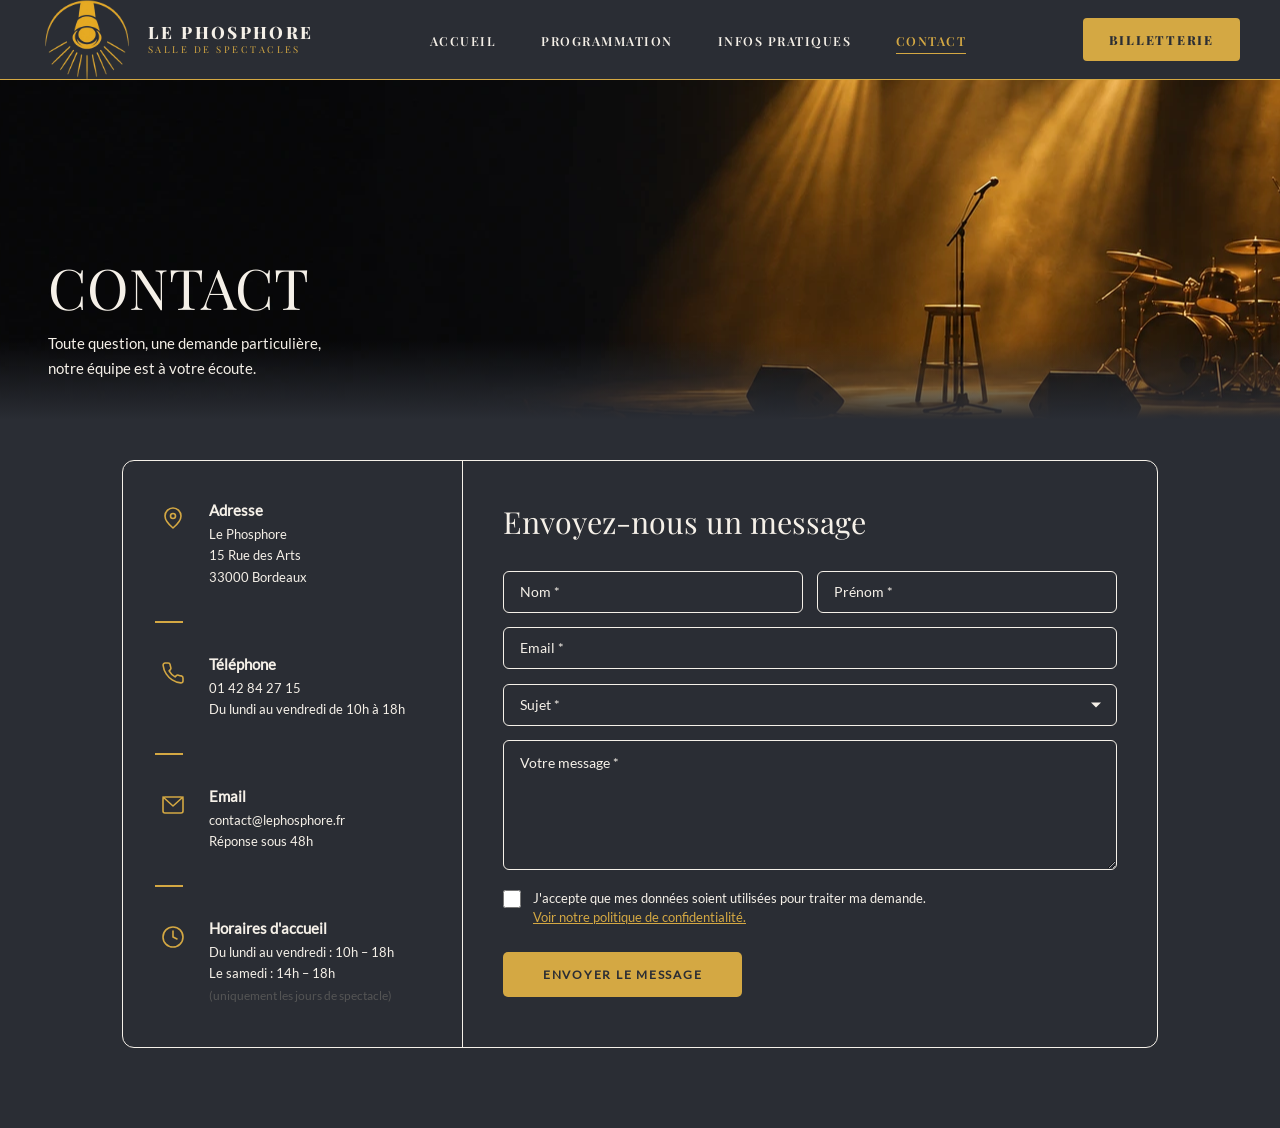
==== commit 020ac48b: "feat: meta" ====
--- a/pages/contact.html
+++ b/pages/contact.html
@@ -3,6 +3,10 @@
   <head>
     <meta charset="UTF-8" />
     <meta name="viewport" content="width=device-width, initial-scale=1.0" />
+    <meta
+      name="description"
+      content="Le Phosphore, salle de spectacle parisienne : théâtre, concerts et stand-up. Découvrez la programmation et réservez vos places."
+    />
     <!-- Generic placeholder title, not yet customized for this page -->
     <title>Contact</title>
     <link rel="stylesheet" href="/css/style.min.css" />
--- a/css/style.min.css
+++ b/css/style.min.css
@@ -1 +1 @@
-.navbar{position:sticky;top:0;z-index:100;background:var(--bg-nav);height:var(--nav-height);display:flex;align-items:center;justify-content:space-between;padding:0 2.5rem;border-bottom:1px solid var(--gold);font-family:"playfair"}.nav-brand{display:flex;align-items:center;gap:14px;text-decoration:none;flex-shrink:0}.nav-logo{width:94px;height:94px;display:flex;align-items:center;justify-content:center;flex-shrink:0}.nav-brand-text{display:flex;flex-direction:column;gap:2px}.nav-brand-name{color:var(--text-white);font-size:17px;font-weight:800;letter-spacing:.14em;text-transform:uppercase;line-height:1}.nav-brand-sub{color:var(--gold);font-size:9.5px;letter-spacing:.26em;text-transform:uppercase;font-weight:400}.nav-links{display:flex;align-items:center;gap:2.8rem;list-style:none}.nav-links a{color:var(--text-white);text-decoration:none;font-size:12.5px;font-weight:600;letter-spacing:.12em;text-transform:uppercase;transition:color .2s;position:relative;padding-bottom:3px}.nav-links a::after{content:"";position:absolute;bottom:-2px;left:0;width:0;height:1.5px;background:var(--gold);transition:width .25s ease}.nav-links a:hover,.nav-links a.active{color:var(--gold)}.nav-links a:hover::after,.nav-links a.active::after{width:100%}.nav-cta{background:var(--gold);color:var(--bg-nav);font-size:12.5px;font-weight:800;letter-spacing:.14em;text-transform:uppercase;padding:13px 26px;border:none;border-radius:4px;cursor:pointer;text-decoration:none;flex-shrink:0;transition:background .2s,transform .1s;display:inline-flex;align-items:center}.nav-cta:hover{background:var(--text-red);color:var(--text-white)}.nav-cta:active{transform:scale(0.97)}.nav-toggle{display:none;flex-direction:column;gap:5px;background:none;border:none;cursor:pointer;padding:6px}.nav-toggle span{display:block;width:24px;height:2px;background:var(--text-white);border-radius:2px;transition:transform .3s,opacity .3s}.nav-toggle.open span:nth-child(1){transform:translateY(7px) rotate(45deg)}.nav-toggle.open span:nth-child(2){opacity:0}.nav-toggle.open span:nth-child(3){transform:translateY(-7px) rotate(-45deg)}.nav-mobile{display:none;flex-direction:column;background:var(--bg-nav);padding:1rem 2rem 1.5rem;border-top:1px solid var(--gold)}.nav-mobile.open{display:flex}.nav-mobile a{color:var(--text-white);text-decoration:none;font-size:13px;font-weight:600;letter-spacing:.12em;text-transform:uppercase;padding:14px 0;border-bottom:1px solid var(--gold);transition:color .2s}.nav-mobile a.active{color:var(--gold)}.nav-mobile a:last-child{border-bottom:none}.nav-mobile .nav-cta-mobile{margin-top:1.2rem;background:var(--gold);color:var(--bg-nav);font-size:12.5px;font-weight:800;letter-spacing:.14em;text-transform:uppercase;padding:14px 0;border-radius:4px;text-align:center;border:none}@media(max-width: 768px){.nav-links,.nav-cta{display:none}.nav-toggle{display:flex}.navbar{padding:0 1.5rem}}.hero{background-image:url("/img/scene-principale.png");background-size:cover;background-repeat:no-repeat;background-position:right}.hero__text{display:flex;flex-direction:column;align-items:center;justify-content:center;text-align:center;min-height:100vh;padding:0 1.5rem}@media(max-width: 600px){.hero{background-position:center}}.hero-title{font-family:"playfair";font-size:96px}@media(max-width: 1024px){.hero-title{font-size:64px}}@media(max-width: 600px){.hero-title{font-size:40px}}.hero-theme{font-family:"playfair";font-size:32px;text-transform:uppercase;margin-bottom:10px}@media(max-width: 1024px){.hero-theme{font-size:22px}}@media(max-width: 600px){.hero-theme{font-size:16px}}.hero-1{margin-bottom:80px}@media(max-width: 1024px){.hero-1{margin-bottom:50px}}@media(max-width: 600px){.hero-1{margin-bottom:32px}}hr{height:2px;width:10%;background-color:var(--gold);margin-bottom:80px;border:none}@media(max-width: 1024px){hr{margin-bottom:50px}}@media(max-width: 600px){hr{width:20%;margin-bottom:32px}}.hero-button{background-color:var(--gold);color:var(--bg-nav);font-family:"lato";margin-top:10px;padding:10px 100px;border-radius:50px;border:none;cursor:pointer;transition:background-color .2s,color .2s}.hero-button:hover,.hero-button:focus-visible{background-color:var(--text-red);color:var(--text-white)}@media(max-width: 1024px){.hero-button{padding:10px 60px}}@media(max-width: 600px){.hero-button{padding:12px 32px;width:100%;max-width:320px}}.bio{display:grid;grid-template-columns:1fr 1fr;gap:0;background:var(--text-white);align-items:center}.bio-info{padding:3rem 2.5rem 2.5rem;display:flex;flex-direction:column;gap:1.5rem}.bio-info h2{font-family:"playfair";font-size:42px;font-weight:500;line-height:1.15;color:var(--bg-nav)}.bio-info hr{border:none;border-top:1px solid color-mix(in srgb, var(--bg-nav) 15%, transparent)}.bio-info>p{font-family:"lato";font-size:.875rem;line-height:1.75;color:color-mix(in srgb, var(--bg-nav) 75%, transparent)}.bio-title{font-family:"playfair";font-size:28px !important;font-weight:500;letter-spacing:.12em;text-transform:uppercase;color:var(--text-red) !important}.bio-features{list-style:none;display:grid;grid-template-columns:repeat(3, 1fr);gap:.5rem;margin-top:.5rem}.bio-features li{display:flex;flex-direction:column;align-items:center;text-align:center;gap:.5rem}.bio-features h3{font-family:"playfair";font-size:24px !important;font-weight:600;letter-spacing:.1em;text-transform:uppercase;color:var(--bg-nav);margin-bottom:10px;margin-top:10px}.bio-features p{font-family:"lato";font-size:20px !important;color:color-mix(in srgb, var(--bg-nav) 55%, transparent);line-height:1.4}.bio-feature-icon{width:94px;height:94px}.bio-img{position:relative;overflow:hidden;min-height:400px}.bio-img img{width:100%;height:100%;object-fit:cover;display:block}.bio-text{font-size:20px !important;margin-bottom:20px}@media(max-width: 1024px){.bio{grid-template-columns:1fr}.bio-info{padding:2.5rem 2rem 2rem}.bio-info h2{font-size:32px}.bio-feature-icon{width:72px;height:72px}.bio-img{min-height:320px}}@media(max-width: 600px){.bio-info{padding:2rem 1.5rem}.bio-info h2{font-size:26px}.bio-title{font-size:20px !important}.bio-features{grid-template-columns:1fr;gap:1.5rem}.bio-features h3{font-size:18px !important}.bio-features p{font-size:15px !important}.bio-feature-icon{width:56px;height:56px}.bio-img{min-height:240px}.bio-text{font-size:16px !important}}.programmation{margin:0 auto;padding:3rem 2rem;background-color:var(--bg-nav)}.programmation__header{display:flex;align-items:center;justify-content:space-between;margin-bottom:2rem}.programmation__title{font-family:"playfair";font-size:32px;font-weight:700;letter-spacing:.04em;text-transform:uppercase;color:var(--text-white)}.programmation__link{font-family:"lato";font-size:.875rem;font-weight:500;text-decoration:none;display:flex;align-items:center;gap:.4rem;transition:opacity .2s;color:var(--gold)}.programmation__link:hover{opacity:.75}.programmation__grid{display:grid;grid-template-columns:repeat(4, 1fr);gap:1rem}@media(max-width: 1024px){.programmation{padding:2.5rem 1.5rem}.programmation__title{font-size:1.6rem}.programmation__grid{grid-template-columns:repeat(2, 1fr)}}@media(max-width: 600px){.programmation{padding:2rem 1.25rem}.programmation__header{flex-direction:column;align-items:flex-start;gap:.75rem}.programmation__title{font-size:1.3rem}.programmation__grid{grid-template-columns:1fr}}.event-card{background:var(--bg-nav);border:2px solid var(--text-red);border-radius:10px;overflow:hidden;transition:border-color .25s,transform .25s}.event-card:hover{border-color:var(--gold);transform:translateY(-3px)}.event-card:hover .event-card__image-wrap img{transform:scale(1.04)}.event-card__link{display:block;text-decoration:none;color:inherit;cursor:pointer}.event-card__image-wrap{position:relative;aspect-ratio:3/4;overflow:hidden}.event-card__image-wrap img{width:100%;height:100%;object-fit:cover;object-position:top center;display:block;transition:transform .4s ease}.event-card__badge{position:absolute;bottom:.75rem;left:.75rem;font-family:"lato";font-size:.6rem;font-weight:700;letter-spacing:.12em;text-transform:uppercase;color:var(--text-white);padding:.25rem .55rem;border-radius:3px}.event-card__badge--theatre,.event-card__badge--concert,.event-card__badge--standup{background:var(--text-red)}.event-card__body{padding:1rem 1.1rem 0}.event-card__name{font-family:"playfair";font-size:1.05rem;font-weight:700;letter-spacing:.03em;text-transform:uppercase;color:var(--text-white);margin-bottom:.5rem;line-height:1.2}.event-card__date{font-family:"lato";font-size:.8rem;font-weight:400;letter-spacing:.05em;text-transform:uppercase;color:var(--text-white)}.event-card__capacity{padding:.75rem 1.1rem 0;display:flex;flex-direction:column;gap:.35rem}.event-card__capacity-label{display:flex;justify-content:space-between;align-items:center}.event-card__capacity-text{font-family:"lato";font-size:.68rem;font-weight:500;letter-spacing:.05em;text-transform:uppercase;color:var(--text-white);opacity:.6}.event-card__capacity-count{font-family:"lato";font-size:.7rem;font-weight:700;letter-spacing:.04em}.event-card__capacity-count--limited{color:var(--gold)}.event-card__capacity-count--scarce{color:var(--text-red)}.event-card__capacity-bar{height:4px;border-radius:99px;background:color-mix(in srgb, var(--text-white) 10%, transparent);overflow:hidden}.event-card__capacity-fill{height:100%;border-radius:99px;transition:width .6s ease}.event-card__capacity-fill--limited{background:var(--gold)}.event-card__capacity-fill--scarce{background:var(--text-red)}.event-card__footer{padding:.9rem 1.1rem 1rem}.event-card__btn-info{width:100%;background:rgba(0,0,0,0);border:1px solid color-mix(in srgb, var(--text-white) 20%, transparent);color:var(--text-white);font-family:"lato";font-size:.72rem;font-weight:600;letter-spacing:.1em;text-transform:uppercase;padding:.55rem 1rem;border-radius:5px;cursor:pointer;transition:border-color .2s,color .2s}.event-card__btn-info:hover,.event-card__btn-info:focus-visible{border-color:var(--text-red);color:var(--text-red)}.event-card__description{font-family:"lato";padding:0 1.1rem 1.1rem;font-size:.8rem;line-height:1.5;color:var(--text-white);opacity:.75}.event-card__description[hidden]{display:none}@media(max-width: 600px){.event-card__name{font-size:.95rem}.event-card__body{padding:.85rem .9rem 0}.event-card__capacity{padding:.65rem .9rem 0}.event-card__footer{padding:.8rem .9rem .9rem}.event-card__description{padding:0 .9rem .9rem}}.footer{background:var(--bg-nav);color:var(--text-white);font-family:"playfair";padding:64px 40px 0}.footer-main{display:grid;grid-template-columns:1.6fr 1fr 1fr 1.4fr;gap:48px;padding-bottom:56px;border-bottom:1px solid var(--text-white)}.footer-logo-link{display:flex;align-items:center;gap:14px;text-decoration:none;margin-bottom:20px}.footer-logo-img{width:56px;height:56px;object-fit:contain}.footer-brand-text{display:flex;flex-direction:column}.footer-brand-name{color:var(--text-white);font-size:1.05rem;font-weight:700;letter-spacing:.08em}.footer-brand-sub{color:var(--gold);font-size:.7rem;letter-spacing:.2em;margin-top:2px}.footer-desc{font-size:.9rem;line-height:1.7;color:var(--text-white);margin:0}.footer-col-title{font-size:.78rem;font-weight:700;letter-spacing:.15em;color:var(--text-white);margin:0 0 24px}.footer-links{list-style:none;margin:0;padding:0;display:flex;flex-direction:column;gap:14px}.footer-links a{color:var(--text-white);text-decoration:none;font-size:.95rem;transition:color .2s}.footer-links a:hover{color:var(--gold)}.footer-socials{display:flex;gap:12px}.footer-social-link{display:flex;align-items:center;justify-content:center;width:42px;height:42px;border-radius:50%;background:var(--bg-nav);color:var(--text-white);text-decoration:none;transition:background .2s,color .2s}.footer-social-link img{width:18px;height:18px}.footer-social-link:hover{background:var(--gold);color:var(--bg-nav)}.footer-newsletter-desc{font-size:.9rem;color:var(--text-white);margin:0 0 16px}.footer-newsletter-form{display:flex}.footer-newsletter-input{flex:1;padding:12px 16px;background:var(--bg-nav);border:1px solid var(--text-white);border-right:none;color:var(--text-white);font-size:.9rem;outline:none;border-radius:4px 0 0 4px}.footer-newsletter-input::placeholder{color:var(--text-white)}.footer-newsletter-input:focus{border-color:var(--gold)}.footer-newsletter-btn{padding:12px 18px;background:var(--gold);color:var(--bg-nav);border:none;font-size:.78rem;font-weight:700;letter-spacing:.08em;cursor:pointer;border-radius:0 4px 4px 0;transition:background .2s;white-space:nowrap}.footer-newsletter-btn:hover{background:var(--text-red);color:var(--text-white)}.footer-bottom{display:flex;justify-content:space-between;align-items:center;padding:24px 0;flex-wrap:wrap;gap:12px}.footer-copy{font-size:.85rem;color:var(--text-white);margin:0}.footer-legal{display:flex;gap:28px}.footer-legal a{font-size:.85rem;color:var(--text-white);text-decoration:none;transition:color .2s}.footer-legal a:hover{color:var(--text-white)}@media(max-width: 900px){.footer-main{grid-template-columns:1fr 1fr}}@media(max-width: 560px){.footer{padding:48px 20px 0}.footer-main{grid-template-columns:1fr;gap:36px}.footer-bottom{flex-direction:column;align-items:flex-start}}@media(max-width: 600px){.navbar__nav{display:none}.hero__content h1{font-size:2.5rem}}.info-contact{background:var(--bg-nav);color:var(--text-white);font-family:"lato";min-height:100vh}.contact{position:relative;height:340px;overflow:hidden;display:flex;align-items:flex-end}.contact__bg{position:absolute;inset:0;background-image:url("/img/scene-principale.png");background-position:center}.contact__bg::after{content:"";position:absolute;inset:0}.contact__fade{position:absolute;bottom:0;left:0;right:0;height:80px;background:linear-gradient(to bottom, transparent, var(--bg-nav));z-index:1}.contact__content{position:relative;z-index:2;padding:0 3rem 2.5rem;max-width:600px}.contact__content h1{font-family:"playfair";font-size:3.5rem;font-weight:400;line-height:1;margin-bottom:1rem;color:var(--text-white)}.contact__content p{font-size:.95rem;color:var(--text-white);line-height:1.6}.contact-wrap{max-width:1100px;margin:0 auto;padding:2.5rem 2rem 5rem}.contact-panel{background:var(--bg-nav);border:1px solid var(--text-white);border-radius:12px;display:grid;grid-template-columns:340px 1fr;overflow:hidden}@media(max-width: 860px){.contact-panel{grid-template-columns:1fr}}.contact-info{padding:2.5rem 2rem;border-right:1px solid var(--text-white);display:flex;flex-direction:column;gap:2rem}@media(max-width: 860px){.contact-info{border-right:none;border-bottom:1px solid var(--text-white)}}@media(max-width: 600px){.contact-info{padding:1.8rem 1.5rem}}.info-item{display:flex;gap:1.1rem;align-items:flex-start}.info-item__icon{width:36px;height:36px;flex-shrink:0;display:flex;align-items:center;justify-content:center}.info-item__icon svg{width:24px;height:24px;stroke:var(--gold);fill:none;stroke-width:1.6;stroke-linecap:round;stroke-linejoin:round}.info-item__title{font-size:.95rem;font-weight:700;color:var(--text-white);margin-bottom:.3rem}.info-item__detail{font-size:.82rem;color:var(--text-white);line-height:1.65}.info-item__detail a{color:var(--text-white);text-decoration:none;transition:color .2s}.info-item__detail a:hover{color:var(--gold)}.info-divider{border:none;border-top:1px solid var(--gold);margin:0}.contact-form{padding:2.5rem 2.5rem}@media(max-width: 600px){.contact-form{padding:1.8rem 1.5rem}}.contact-form h2{font-family:"playfair";font-size:1.9rem;font-weight:400;color:var(--text-white);margin-bottom:1.8rem}.form-row{display:grid;grid-template-columns:1fr 1fr;gap:.9rem;margin-bottom:.9rem}@media(max-width: 600px){.form-row{grid-template-columns:1fr}}.form-group{display:flex;flex-direction:column;gap:0;margin-bottom:.9rem}.form-group:last-of-type{margin-bottom:0}input[type=text],input[type=email],select,textarea{width:100%;background:var(--bg-nav);border:1px solid var(--text-white);border-radius:6px;color:var(--text-white);font-family:"lato";font-size:.85rem;padding:.75rem 1rem;outline:none;transition:border-color .2s;appearance:none;-webkit-appearance:none}input::placeholder,textarea::placeholder{color:var(--text-white)}select{color:var(--text-white);cursor:pointer}select option{color:var(--text-white);background:var(--bg-nav)}input:focus,select:focus,textarea:focus{border-color:var(--gold)}.select-wrap{position:relative}.select-wrap::after{content:"";position:absolute;right:1rem;top:50%;transform:translateY(-50%);width:0;height:0;border-left:5px solid rgba(0,0,0,0);border-right:5px solid rgba(0,0,0,0);border-top:5px solid var(--text-white);pointer-events:none}textarea{resize:vertical;min-height:130px;line-height:1.6}.form-check{display:flex;align-items:flex-start;gap:.75rem;margin:1.2rem 0 1.5rem}.form-check input[type=checkbox]{width:18px;height:18px;min-width:18px;margin-top:1px;accent-color:var(--gold);cursor:pointer;border-radius:3px}.form-check label{font-size:.8rem;color:var(--text-white);line-height:1.5;cursor:pointer}.form-check label a{color:var(--gold);text-decoration:underline}.btn-submit{display:inline-block;background:var(--gold);color:var(--bg-nav);border:none;font-family:"lato";font-size:.78rem;font-weight:800;letter-spacing:.14em;text-transform:uppercase;padding:.95rem 2.5rem;border-radius:5px;cursor:pointer;transition:background .2s,transform .15s}.btn-submit:hover{background:var(--gold-dark);transform:translateY(-1px)}.btn-submit:active{transform:translateY(0)}.page-header-prog{padding:3.5rem 0rem 2rem;margin:0 auto}.page-header-prog h1{font-size:3rem;font-weight:800;line-height:1;margin-bottom:.6rem}.page-header-prog p{font-size:1rem;color:var(--text-muted)}.filters{margin:0 auto;padding:0 0rem 2rem;border-bottom:1px solid var(--bg-nav);display:flex;gap:0}.filters-style{display:flex;width:3%;transform:rotate(90deg)}.filter-days{display:flex;gap:0}.filter-btn{background:none;border:none;border-bottom:2px solid rgba(0,0,0,0);font-family:"Inter",sans-serif;font-size:.8rem;font-weight:700;letter-spacing:.1em;text-transform:uppercase;color:var(--text-muted);padding:.6rem 1.4rem .6rem 0;margin-right:1.8rem;cursor:pointer;transition:color .2s,border-color .2s}.filter-btn:hover{color:var(--text-white)}.filter-btn.active{color:var(--gold);border-bottom-color:var(--gold)}.load-more{display:flex;justify-content:center;padding:3rem 2.5rem 4rem}.load-more__btn{background:var(--gold-btn);color:var(--text-white);border:1px solid var(--text-white);font-size:.8rem;font-weight:800;letter-spacing:.14em;text-transform:uppercase;padding:1rem 3.5rem;border-radius:5px;cursor:pointer;transition:background .2s}.load-more__btn:hover{background:var(--gold);color:var(--bg-nav);border:none}@media(max-width: 1000px){.events-grid{grid-template-columns:repeat(2, 1fr)}}@media(max-width: 600px){.navbar__nav{display:none}.events-grid{grid-template-columns:1fr}.page-header h1{font-size:2rem}}.infos-page{background-color:var(--text-white)}.page-header{background:var(--bg-nav);text-align:center;padding:3rem 2rem 3.2rem;color:var(--text-white)}.page-header h1{font-family:"playfair",serif;font-size:2.8rem;font-weight:500;margin-bottom:.7rem}.page-header p{font-family:"playfair",serif;font-size:1.05rem;color:color-mix(in srgb, var(--text-white) 75%, transparent)}.tabs-bar{background:var(--text-white);border-bottom:1px solid color-mix(in srgb, var(--bg-nav) 15%, transparent);display:flex;justify-content:center;overflow-x:auto}.tabs{display:flex;gap:2.8rem;padding:0 2rem}.tab-btn{background:none;border:none;display:flex;align-items:center;gap:.55rem;padding:1.4rem 0 1.1rem;border-bottom:3px solid rgba(0,0,0,0);font-family:"playfair",serif;font-size:.85rem;font-weight:700;letter-spacing:.07em;text-transform:uppercase;color:color-mix(in srgb, var(--bg-nav) 65%, transparent);cursor:pointer;white-space:nowrap;transition:color .2s,border-color .2s}.tab-btn svg{width:20px;height:20px;stroke:color-mix(in srgb, var(--bg-nav) 65%, transparent);fill:none;stroke-width:1.6;stroke-linecap:round;stroke-linejoin:round;transition:stroke .2s}.tab-btn:hover{color:var(--bg-nav)}.tab-btn:hover svg{stroke:var(--bg-nav)}.tab-btn.active{color:var(--text-red);border-bottom-color:var(--text-red)}.tab-btn.active svg{stroke:var(--text-red)}.tab-panel{display:none}.tab-panel.active{display:block}.panel-inner{max-width:1300px;margin:0 auto;padding:3rem 2.5rem 4rem;background:var(--text-white)}.access-layout{display:grid;grid-template-columns:320px 1fr;gap:2.5rem;align-items:start}.access-info h2{font-family:"playfair",serif;font-size:1.7rem;font-weight:600;margin-bottom:1.4rem;color:var(--bg-nav)}.access-block{margin-bottom:1.4rem}.access-block h3{font-family:"playfair",serif;font-size:.8rem;font-weight:700;letter-spacing:.04em;color:var(--gold);margin-bottom:.4rem;text-transform:none}.access-block p{font-family:"playfair",serif;font-size:.9rem;line-height:1.6;color:var(--bg-nav)}.btn-bordeaux{display:inline-block;background:var(--text-red);color:var(--text-white);font-family:"playfair",serif;font-size:.78rem;font-weight:700;letter-spacing:.08em;text-transform:uppercase;padding:.85rem 1.6rem;border-radius:5px;text-decoration:none;margin-top:.6rem;transition:background .2s}.btn-bordeaux:hover{background:color-mix(in srgb, var(--text-red) 70%, var(--bg-nav))}.map-embed{border-radius:10px;overflow:hidden;border:1px solid color-mix(in srgb, var(--bg-nav) 15%, transparent);min-height:460px}.map-embed iframe{width:100%;height:100%;min-height:460px;border:0;display:block}.tarifs-grid{display:grid;grid-template-columns:repeat(3, 1fr);gap:1.5rem}.tarif-card{background:var(--text-white);border:1px solid color-mix(in srgb, var(--bg-nav) 15%, transparent);border-radius:10px;padding:1.8rem;text-align:center}.tarif-card h3{font-family:"playfair",serif;font-size:1.3rem;font-weight:600;margin-bottom:.6rem;color:var(--bg-nav)}.tarif-card .price{font-family:"playfair",serif;font-size:2.1rem;font-weight:800;color:var(--text-red);margin-bottom:.6rem}.tarif-card .price span{font-family:"playfair",serif;font-size:.9rem;font-weight:500;color:color-mix(in srgb, var(--bg-nav) 65%, transparent)}.tarif-card p{font-family:"playfair",serif;font-size:.85rem;color:color-mix(in srgb, var(--bg-nav) 65%, transparent);line-height:1.6}.services-grid{display:grid;grid-template-columns:repeat(3, 1fr);gap:1.5rem}.service-card{background:var(--bg-nav);border:1px solid var(--text-red);border-radius:10px;padding:1.8rem}.service-card__icon{width:42px;height:42px;margin-bottom:1rem;display:flex;align-items:center;justify-content:center}.service-card__icon svg{width:30px;height:30px;stroke:var(--text-red);fill:none;stroke-width:1.6;stroke-linecap:round;stroke-linejoin:round}.service-card h3{font-family:"playfair",serif;font-size:1rem;font-weight:700;margin-bottom:.5rem;color:var(--text-white)}.service-card p{font-family:"playfair",serif;font-size:.85rem;color:var(--text-white);line-height:1.6}.accessibility-list{display:flex;flex-direction:column;gap:1.2rem;max-width:760px}.accessibility-item{display:flex;gap:1.1rem;background:var(--text-white);border:1px solid color-mix(in srgb, var(--bg-nav) 15%, transparent);border-radius:10px;padding:1.3rem 1.5rem}.accessibility-item__icon{width:36px;height:36px;flex-shrink:0;display:flex;align-items:center;justify-content:center}.accessibility-item__icon svg{width:26px;height:26px;stroke:var(--text-red);fill:none;stroke-width:1.6;stroke-linecap:round;stroke-linejoin:round}.accessibility-item h3{font-family:"playfair",serif;font-size:.95rem;font-weight:700;margin-bottom:.3rem;color:var(--bg-nav)}.accessibility-item p{font-family:"playfair",serif;font-size:.85rem;color:color-mix(in srgb, var(--bg-nav) 65%, transparent);line-height:1.6}.plan-wrap{text-align:center}.plan-placeholder{background:var(--bg-nav);border:1px dashed color-mix(in srgb, var(--bg-nav) 35%, transparent);border-radius:10px;padding:4rem 2rem;color:var(--text-white);font-family:"playfair",serif;font-size:.9rem;max-width:700px;margin:0 auto}.plan-placeholder svg{width:64px;height:64px;stroke:var(--gold);fill:none;stroke-width:1.3;margin-bottom:1rem}@media(max-width: 1000px){.access-layout{grid-template-columns:1fr}.tarifs-grid,.services-grid{grid-template-columns:repeat(2, 1fr)}.footer__top{grid-template-columns:1fr 1fr}}@media(max-width: 600px){.navbar__nav{display:none}.page-header h1{font-size:2rem}.tarifs-grid,.services-grid{grid-template-columns:1fr}.footer__top{grid-template-columns:1fr}.footer__bottom{flex-direction:column;gap:.8rem}.tabs{gap:1.6rem}}.fiche-spectacle{background:var(--bg-nav);color:var(--text-white);font-family:"lato";padding:2.5rem 3rem 4rem}.fiche-spectacle__back{display:inline-flex;align-items:center;gap:.6rem;color:var(--text-white);text-decoration:none;font-size:.95rem;margin-bottom:2.5rem;transition:color .2s}.fiche-spectacle__back svg{width:18px;height:18px;stroke:var(--text-white);fill:none;stroke-width:2;stroke-linecap:round;stroke-linejoin:round;transition:stroke .2s}.fiche-spectacle__back:hover{color:var(--gold)}.fiche-spectacle__back:hover svg{stroke:var(--gold)}.fiche-spectacle__main{display:grid;grid-template-columns:1fr 1fr;gap:3rem;align-items:start}.fiche-spectacle__image-wrap{border-radius:8px;overflow:hidden;aspect-ratio:4/5}.fiche-spectacle__image-wrap img{width:100%;height:100%;object-fit:cover;display:block}.fiche-spectacle__badge{display:inline-block;background:var(--text-red);color:var(--text-white);font-size:.75rem;font-weight:700;letter-spacing:.08em;text-transform:uppercase;padding:.4rem .8rem;border-radius:4px;margin-bottom:1.2rem}.fiche-spectacle__title{font-family:"playfair";font-size:2.8rem;font-weight:500;line-height:1.1;margin-bottom:1.5rem}.fiche-spectacle__meta{display:flex;flex-direction:column;gap:.9rem;margin-bottom:1.8rem}.fiche-spectacle__meta-item{display:flex;align-items:center;gap:.8rem;font-size:1rem}.fiche-spectacle__meta-item svg{width:20px;height:20px;flex-shrink:0;stroke:var(--text-white);fill:none;stroke-width:1.6;stroke-linecap:round;stroke-linejoin:round}.fiche-spectacle__description{font-size:1rem;line-height:1.6;max-width:480px;color:color-mix(in srgb, var(--text-white) 85%, transparent);margin-bottom:2rem}.fiche-spectacle__capacity{display:flex;flex-direction:column;gap:.5rem;max-width:380px;margin-bottom:2rem}.fiche-spectacle__capacity-label{display:flex;justify-content:space-between}.fiche-spectacle__capacity-text{font-size:.78rem;letter-spacing:.05em;text-transform:uppercase;opacity:.65}.fiche-spectacle__capacity-count{font-size:.8rem;font-weight:700}.fiche-spectacle__capacity-count--limited{color:var(--gold)}.fiche-spectacle__capacity-count--scarce{color:var(--text-red)}.fiche-spectacle__capacity-bar{height:5px;border-radius:99px;overflow:hidden;background:color-mix(in srgb, var(--text-white) 10%, transparent)}.fiche-spectacle__capacity-fill{height:100%;border-radius:99px;transition:width .6s ease}.fiche-spectacle__capacity-fill--limited{background:var(--gold)}.fiche-spectacle__capacity-fill--scarce{background:var(--text-red)}.fiche-spectacle__cta{display:inline-block;background:var(--gold);color:var(--bg-nav);font-weight:700;font-size:.85rem;letter-spacing:.06em;text-transform:uppercase;text-decoration:none;padding:.9rem 2.5rem;border-radius:6px;transition:background .2s,color .2s}.fiche-spectacle__cta:hover{background:var(--text-red);color:var(--text-white)}.fiche-spectacle__cta--disabled{background:color-mix(in srgb, var(--text-white) 20%, transparent);color:color-mix(in srgb, var(--text-white) 50%, transparent);pointer-events:none}.fiche-spectacle__divider{border:none;border-top:1px solid color-mix(in srgb, var(--text-white) 12%, transparent);margin:3rem 0 2.5rem}.fiche-spectacle__practical h2{font-family:"playfair";font-size:1.4rem;font-weight:500;margin-bottom:1.8rem}.fiche-spectacle__practical-grid{display:grid;grid-template-columns:repeat(4, 1fr);gap:2rem}.fiche-spectacle__practical-block{border-left:1px solid color-mix(in srgb, var(--text-white) 12%, transparent);padding-left:1.5rem}.fiche-spectacle__practical-block:first-child{border-left:none;padding-left:0}.fiche-spectacle__practical-block h3{display:flex;align-items:center;gap:.5rem;font-size:.95rem;font-weight:700;margin-bottom:.6rem}.fiche-spectacle__practical-block h3 svg{width:16px;height:16px;stroke:var(--gold);fill:none;stroke-width:1.8}.fiche-spectacle__practical-block p{font-size:.9rem;line-height:1.6;color:color-mix(in srgb, var(--text-white) 75%, transparent)}@media(max-width: 1024px){.fiche-spectacle{padding:2rem 1.5rem 3rem}.fiche-spectacle__main{grid-template-columns:1fr;gap:2rem}.fiche-spectacle__title{font-size:2.2rem}.fiche-spectacle__practical-grid{grid-template-columns:repeat(2, 1fr);row-gap:2rem}.fiche-spectacle__practical-block:nth-child(odd){border-left:none;padding-left:0}}@media(max-width: 600px){.fiche-spectacle__title{font-size:1.7rem}.fiche-spectacle__cta{width:100%;text-align:center}.fiche-spectacle__practical-grid{grid-template-columns:1fr}.fiche-spectacle__practical-block{border-left:none !important;padding-left:0 !important;border-top:1px solid color-mix(in srgb, var(--text-white) 12%, transparent);padding-top:1.2rem}.fiche-spectacle__practical-block:first-child{border-top:none;padding-top:0}}*,*::before,*::after{box-sizing:border-box;margin:0;padding:0}:root{--gold: #d4a843;--bg-nav: #2a2d34;--text-white: #f5f0e8;--nav-height: 80px;--text-red: #6b1d3a}.gold{color:var(--gold)}@font-face{font-family:"playfair";src:url(../font/Playfair_Display/PlayfairDisplay-VariableFont_wght.ttf)}@font-face{font-family:"lato";src:url(../font/Lato/Lato-Regular.ttf)}body{color:var(--text-white)}h1{text-transform:uppercase}#intro-animation{position:fixed;inset:0;z-index:9999;pointer-events:none;overflow:hidden;max-height:100vh}.fade-black{position:absolute;inset:0;background:#000;animation:revealScene 4s ease forwards}.curtain{position:absolute;top:0;width:50%;height:100%;background-size:cover;background-repeat:no-repeat;max-height:100vh}.curtain-left{left:0;transform-origin:left center;animation:openLeft 2.5s ease forwards;background-image:url("/img/rideaux-gauche.png")}.curtain-right{background-image:url("/img/rideaux-droit.png");right:0;transform-origin:right center;animation:openRight 2.5s ease forwards}@keyframes revealScene{0%{opacity:1}100%{opacity:0}}@keyframes openLeft{0%{transform:translateX(0)}100%{transform:translateX(-105%)}}@keyframes openRight{0%{transform:translateX(0)}100%{transform:translateX(100%)}}+.navbar{position:sticky;top:0;z-index:100;background:var(--bg-nav);height:var(--nav-height);display:flex;align-items:center;justify-content:space-between;padding:0 2.5rem;border-bottom:1px solid var(--gold);font-family:"playfair"}.nav-brand{display:flex;align-items:center;gap:14px;text-decoration:none;flex-shrink:0}.nav-logo{width:94px;height:94px;display:flex;align-items:center;justify-content:center;flex-shrink:0}.nav-brand-text{display:flex;flex-direction:column;gap:2px}.nav-brand-name{color:var(--text-white);font-size:17px;font-weight:800;letter-spacing:.14em;text-transform:uppercase;line-height:1}.nav-brand-sub{color:var(--gold);font-size:9.5px;letter-spacing:.26em;text-transform:uppercase;font-weight:400}.nav-links{display:flex;align-items:center;gap:2.8rem;list-style:none}.nav-links a{color:var(--text-white);text-decoration:none;font-size:12.5px;font-weight:600;letter-spacing:.12em;text-transform:uppercase;transition:color .2s;position:relative;padding-bottom:3px}.nav-links a::after{content:"";position:absolute;bottom:-2px;left:0;width:0;height:1.5px;background:var(--gold);transition:width .25s ease}.nav-links a:hover,.nav-links a.active{color:var(--gold)}.nav-links a:hover::after,.nav-links a.active::after{width:100%}.nav-cta{background:var(--gold);color:var(--bg-nav);font-size:12.5px;font-weight:800;letter-spacing:.14em;text-transform:uppercase;padding:13px 26px;border:none;border-radius:4px;cursor:pointer;text-decoration:none;flex-shrink:0;transition:background .2s,transform .1s;display:inline-flex;align-items:center}.nav-cta:hover{background:var(--text-red);color:var(--text-white)}.nav-cta:active{transform:scale(0.97)}.nav-toggle{display:none;flex-direction:column;gap:5px;background:none;border:none;cursor:pointer;padding:6px}.nav-toggle span{display:block;width:24px;height:2px;background:var(--text-white);border-radius:2px;transition:transform .3s,opacity .3s}.nav-toggle.open span:nth-child(1){transform:translateY(7px) rotate(45deg)}.nav-toggle.open span:nth-child(2){opacity:0}.nav-toggle.open span:nth-child(3){transform:translateY(-7px) rotate(-45deg)}.nav-mobile{display:none;flex-direction:column;background:var(--bg-nav);padding:1rem 2rem 1.5rem;border-top:1px solid var(--gold)}.nav-mobile.open{display:flex}.nav-mobile a{color:var(--text-white);text-decoration:none;font-size:13px;font-weight:600;letter-spacing:.12em;text-transform:uppercase;padding:14px 0;border-bottom:1px solid var(--gold);transition:color .2s}.nav-mobile a.active{color:var(--gold)}.nav-mobile a:last-child{border-bottom:none}.nav-mobile .nav-cta-mobile{margin-top:1.2rem;background:var(--gold);color:var(--bg-nav);font-size:12.5px;font-weight:800;letter-spacing:.14em;text-transform:uppercase;padding:14px 0;border-radius:4px;text-align:center;border:none}@media(max-width: 768px){.nav-links,.nav-cta{display:none}.nav-toggle{display:flex}.navbar{padding:0 1.5rem}}.hero{background-image:url("/img/scene-principale.webp");background-size:cover;background-repeat:no-repeat;background-position:right}.hero__text{display:flex;flex-direction:column;align-items:center;justify-content:center;text-align:center;min-height:100vh;padding:0 1.5rem}@media(max-width: 600px){.hero{background-position:center}}.hero-title{font-family:"playfair";font-size:96px}@media(max-width: 1024px){.hero-title{font-size:64px}}@media(max-width: 600px){.hero-title{font-size:40px}}.hero-theme{font-family:"playfair";font-size:32px;text-transform:uppercase;margin-bottom:10px}@media(max-width: 1024px){.hero-theme{font-size:22px}}@media(max-width: 600px){.hero-theme{font-size:16px}}.hero-1{margin-bottom:80px}@media(max-width: 1024px){.hero-1{margin-bottom:50px}}@media(max-width: 600px){.hero-1{margin-bottom:32px}}hr{height:2px;width:10%;background-color:var(--gold);margin-bottom:80px;border:none}@media(max-width: 1024px){hr{margin-bottom:50px}}@media(max-width: 600px){hr{width:20%;margin-bottom:32px}}.hero-button{background-color:var(--gold);color:var(--bg-nav);font-family:"lato";margin-top:10px;padding:10px 100px;border-radius:50px;border:none;cursor:pointer;transition:background-color .2s,color .2s}.hero-button:hover,.hero-button:focus-visible{background-color:var(--text-red);color:var(--text-white)}@media(max-width: 1024px){.hero-button{padding:10px 60px}}@media(max-width: 600px){.hero-button{padding:12px 32px;width:100%;max-width:320px}}.bio{display:grid;grid-template-columns:1fr 1fr;gap:0;background:var(--text-white);align-items:center}.bio-info{padding:3rem 2.5rem 2.5rem;display:flex;flex-direction:column;gap:1.5rem}.bio-info h2{font-family:"playfair";font-size:42px;font-weight:500;line-height:1.15;color:var(--bg-nav)}.bio-info hr{border:none;border-top:1px solid color-mix(in srgb, var(--bg-nav) 15%, transparent)}.bio-info>p{font-family:"lato";font-size:.875rem;line-height:1.75;color:color-mix(in srgb, var(--bg-nav) 75%, transparent)}.bio-title{font-family:"playfair";font-size:28px !important;font-weight:500;letter-spacing:.12em;text-transform:uppercase;color:var(--text-red) !important}.bio-features{list-style:none;display:grid;grid-template-columns:repeat(3, 1fr);gap:.5rem;margin-top:.5rem}.bio-features li{display:flex;flex-direction:column;align-items:center;text-align:center;gap:.5rem}.bio-features h3{font-family:"playfair";font-size:24px !important;font-weight:600;letter-spacing:.1em;text-transform:uppercase;color:var(--bg-nav);margin-bottom:10px;margin-top:10px}.bio-features p{font-family:"lato";font-size:20px !important;color:color-mix(in srgb, var(--bg-nav) 55%, transparent);line-height:1.4}.bio-feature-icon{width:94px;height:94px}.bio-img{position:relative;overflow:hidden;min-height:400px}.bio-img img{width:100%;height:100%;object-fit:cover;display:block}.bio-text{font-size:20px !important;margin-bottom:20px}@media(max-width: 1024px){.bio{grid-template-columns:1fr}.bio-info{padding:2.5rem 2rem 2rem}.bio-info h2{font-size:32px}.bio-feature-icon{width:72px;height:72px}.bio-img{min-height:320px}}@media(max-width: 600px){.bio-info{padding:2rem 1.5rem}.bio-info h2{font-size:26px}.bio-title{font-size:20px !important}.bio-features{grid-template-columns:1fr;gap:1.5rem}.bio-features h3{font-size:18px !important}.bio-features p{font-size:15px !important}.bio-feature-icon{width:56px;height:56px}.bio-img{min-height:240px}.bio-text{font-size:16px !important}}.programmation{margin:0 auto;padding:3rem 2rem;background-color:var(--bg-nav)}.programmation__header{display:flex;align-items:center;justify-content:space-between;margin-bottom:2rem}.programmation__title{font-family:"playfair";font-size:32px;font-weight:700;letter-spacing:.04em;text-transform:uppercase;color:var(--text-white)}.programmation__link{font-family:"lato";font-size:.875rem;font-weight:500;text-decoration:none;display:flex;align-items:center;gap:.4rem;transition:opacity .2s;color:var(--gold)}.programmation__link:hover{opacity:.75}.programmation__grid{display:grid;grid-template-columns:repeat(4, 1fr);gap:1rem}@media(max-width: 1024px){.programmation{padding:2.5rem 1.5rem}.programmation__title{font-size:1.6rem}.programmation__grid{grid-template-columns:repeat(2, 1fr)}}@media(max-width: 600px){.programmation{padding:2rem 1.25rem}.programmation__header{flex-direction:column;align-items:flex-start;gap:.75rem}.programmation__title{font-size:1.3rem}.programmation__grid{grid-template-columns:1fr}}.event-card{background:var(--bg-nav);border:2px solid var(--text-red);border-radius:10px;overflow:hidden;transition:border-color .25s,transform .25s}.event-card:hover{border-color:var(--gold);transform:translateY(-3px)}.event-card:hover .event-card__image-wrap img{transform:scale(1.04)}.event-card__link{display:block;text-decoration:none;color:inherit;cursor:pointer}.event-card__image-wrap{position:relative;aspect-ratio:3/4;overflow:hidden}.event-card__image-wrap img{width:100%;height:100%;object-fit:cover;object-position:top center;display:block;transition:transform .4s ease}.event-card__badge{position:absolute;bottom:.75rem;left:.75rem;font-family:"lato";font-size:.6rem;font-weight:700;letter-spacing:.12em;text-transform:uppercase;color:var(--text-white);padding:.25rem .55rem;border-radius:3px}.event-card__badge--theatre,.event-card__badge--concert,.event-card__badge--standup{background:var(--text-red)}.event-card__body{padding:1rem 1.1rem 0}.event-card__name{font-family:"playfair";font-size:1.05rem;font-weight:700;letter-spacing:.03em;text-transform:uppercase;color:var(--text-white);margin-bottom:.5rem;line-height:1.2}.event-card__date{font-family:"lato";font-size:.8rem;font-weight:400;letter-spacing:.05em;text-transform:uppercase;color:var(--text-white)}.event-card__capacity{padding:.75rem 1.1rem 0;display:flex;flex-direction:column;gap:.35rem}.event-card__capacity-label{display:flex;justify-content:space-between;align-items:center}.event-card__capacity-text{font-family:"lato";font-size:.68rem;font-weight:500;letter-spacing:.05em;text-transform:uppercase;color:var(--text-white);opacity:.6}.event-card__capacity-count{font-family:"lato";font-size:.7rem;font-weight:700;letter-spacing:.04em}.event-card__capacity-count--limited{color:var(--gold)}.event-card__capacity-count--scarce{color:var(--text-red)}.event-card__capacity-bar{height:4px;border-radius:99px;background:color-mix(in srgb, var(--text-white) 10%, transparent);overflow:hidden}.event-card__capacity-fill{height:100%;border-radius:99px;transition:width .6s ease}.event-card__capacity-fill--limited{background:var(--gold)}.event-card__capacity-fill--scarce{background:var(--text-red)}.event-card__footer{padding:.9rem 1.1rem 1rem}.event-card__btn-info{width:100%;background:rgba(0,0,0,0);border:1px solid color-mix(in srgb, var(--text-white) 20%, transparent);color:var(--text-white);font-family:"lato";font-size:.72rem;font-weight:600;letter-spacing:.1em;text-transform:uppercase;padding:.55rem 1rem;border-radius:5px;cursor:pointer;transition:border-color .2s,color .2s}.event-card__btn-info:hover,.event-card__btn-info:focus-visible{border-color:var(--text-red);color:var(--text-red)}.event-card__description{font-family:"lato";padding:0 1.1rem 1.1rem;font-size:.8rem;line-height:1.5;color:var(--text-white);opacity:.75}.event-card__description[hidden]{display:none}@media(max-width: 600px){.event-card__name{font-size:.95rem}.event-card__body{padding:.85rem .9rem 0}.event-card__capacity{padding:.65rem .9rem 0}.event-card__footer{padding:.8rem .9rem .9rem}.event-card__description{padding:0 .9rem .9rem}}.footer{background:var(--bg-nav);color:var(--text-white);font-family:"playfair";padding:64px 40px 0}.footer-main{display:grid;grid-template-columns:1.6fr 1fr 1fr 1.4fr;gap:48px;padding-bottom:56px;border-bottom:1px solid var(--text-white)}.footer-logo-link{display:flex;align-items:center;gap:14px;text-decoration:none;margin-bottom:20px}.footer-logo-img{width:56px;height:56px;object-fit:contain}.footer-brand-text{display:flex;flex-direction:column}.footer-brand-name{color:var(--text-white);font-size:1.05rem;font-weight:700;letter-spacing:.08em}.footer-brand-sub{color:var(--gold);font-size:.7rem;letter-spacing:.2em;margin-top:2px}.footer-desc{font-size:.9rem;line-height:1.7;color:var(--text-white);margin:0}.footer-col-title{font-size:.78rem;font-weight:700;letter-spacing:.15em;color:var(--text-white);margin:0 0 24px}.footer-links{list-style:none;margin:0;padding:0;display:flex;flex-direction:column;gap:14px}.footer-links a{color:var(--text-white);text-decoration:none;font-size:.95rem;transition:color .2s}.footer-links a:hover{color:var(--gold)}.footer-socials{display:flex;gap:12px}.footer-social-link{display:flex;align-items:center;justify-content:center;width:42px;height:42px;border-radius:50%;background:var(--bg-nav);color:var(--text-white);text-decoration:none;transition:background .2s,color .2s}.footer-social-link img{width:32px;height:32px}.footer-social-link:hover{background:var(--gold);color:var(--bg-nav)}.footer-newsletter-desc{font-size:.9rem;color:var(--text-white);margin:0 0 16px}.footer-newsletter-form{display:flex}.footer-newsletter-input{flex:1;padding:12px 16px;background:var(--bg-nav);border:1px solid var(--text-white);border-right:none;color:var(--text-white);font-size:.9rem;outline:none;border-radius:4px 0 0 4px}.footer-newsletter-input::placeholder{color:var(--text-white)}.footer-newsletter-input:focus{border-color:var(--gold)}.footer-newsletter-btn{padding:12px 18px;background:var(--gold);color:var(--bg-nav);border:none;font-size:.78rem;font-weight:700;letter-spacing:.08em;cursor:pointer;border-radius:0 4px 4px 0;transition:background .2s;white-space:nowrap}.footer-newsletter-btn:hover{background:var(--text-red);color:var(--text-white)}.footer-bottom{display:flex;justify-content:space-between;align-items:center;padding:24px 0;flex-wrap:wrap;gap:12px}.footer-copy{font-size:.85rem;color:var(--text-white);margin:0}.footer-legal{display:flex;gap:28px}.footer-legal a{font-size:.85rem;color:var(--text-white);text-decoration:none;transition:color .2s}.footer-legal a:hover{color:var(--text-white)}@media(max-width: 900px){.footer-main{grid-template-columns:1fr 1fr}}@media(max-width: 560px){.footer{padding:48px 20px 0}.footer-main{grid-template-columns:1fr;gap:36px}.footer-bottom{flex-direction:column;align-items:flex-start}}@media(max-width: 600px){.navbar__nav{display:none}.hero__content h1{font-size:2.5rem}}.info-contact{background:var(--bg-nav);color:var(--text-white);font-family:"lato";min-height:100vh}.contact{position:relative;height:340px;overflow:hidden;display:flex;align-items:flex-end}.contact__bg{position:absolute;inset:0;background-image:url("/img/scene-principale.webp");background-position:center}.contact__bg::after{content:"";position:absolute;inset:0}.contact__fade{position:absolute;bottom:0;left:0;right:0;height:80px;background:linear-gradient(to bottom, transparent, var(--bg-nav));z-index:1}.contact__content{position:relative;z-index:2;padding:0 3rem 2.5rem;max-width:600px}.contact__content h1{font-family:"playfair";font-size:3.5rem;font-weight:400;line-height:1;margin-bottom:1rem;color:var(--text-white)}.contact__content p{font-size:.95rem;color:var(--text-white);line-height:1.6}.contact-wrap{max-width:1100px;margin:0 auto;padding:2.5rem 2rem 5rem}.contact-panel{background:var(--bg-nav);border:1px solid var(--text-white);border-radius:12px;display:grid;grid-template-columns:340px 1fr;overflow:hidden}@media(max-width: 860px){.contact-panel{grid-template-columns:1fr}}.contact-info{padding:2.5rem 2rem;border-right:1px solid var(--text-white);display:flex;flex-direction:column;gap:2rem}@media(max-width: 860px){.contact-info{border-right:none;border-bottom:1px solid var(--text-white)}}@media(max-width: 600px){.contact-info{padding:1.8rem 1.5rem}}.info-item{display:flex;gap:1.1rem;align-items:flex-start}.info-item__icon{width:36px;height:36px;flex-shrink:0;display:flex;align-items:center;justify-content:center}.info-item__icon svg{width:24px;height:24px;stroke:var(--gold);fill:none;stroke-width:1.6;stroke-linecap:round;stroke-linejoin:round}.info-item__title{font-size:.95rem;font-weight:700;color:var(--text-white);margin-bottom:.3rem}.info-item__detail{font-size:.82rem;color:var(--text-white);line-height:1.65}.info-item__detail a{color:var(--text-white);text-decoration:none;transition:color .2s}.info-item__detail a:hover{color:var(--gold)}.info-divider{border:none;border-top:1px solid var(--gold);margin:0}.contact-form{padding:2.5rem 2.5rem}@media(max-width: 600px){.contact-form{padding:1.8rem 1.5rem}}.contact-form h2{font-family:"playfair";font-size:1.9rem;font-weight:400;color:var(--text-white);margin-bottom:1.8rem}.form-row{display:grid;grid-template-columns:1fr 1fr;gap:.9rem;margin-bottom:.9rem}@media(max-width: 600px){.form-row{grid-template-columns:1fr}}.form-group{display:flex;flex-direction:column;gap:0;margin-bottom:.9rem}.form-group:last-of-type{margin-bottom:0}input[type=text],input[type=email],select,textarea{width:100%;background:var(--bg-nav);border:1px solid var(--text-white);border-radius:6px;color:var(--text-white);font-family:"lato";font-size:.85rem;padding:.75rem 1rem;outline:none;transition:border-color .2s;appearance:none;-webkit-appearance:none}input::placeholder,textarea::placeholder{color:var(--text-white)}select{color:var(--text-white);cursor:pointer}select option{color:var(--text-white);background:var(--bg-nav)}input:focus,select:focus,textarea:focus{border-color:var(--gold)}.select-wrap{position:relative}.select-wrap::after{content:"";position:absolute;right:1rem;top:50%;transform:translateY(-50%);width:0;height:0;border-left:5px solid rgba(0,0,0,0);border-right:5px solid rgba(0,0,0,0);border-top:5px solid var(--text-white);pointer-events:none}textarea{resize:vertical;min-height:130px;line-height:1.6}.form-check{display:flex;align-items:flex-start;gap:.75rem;margin:1.2rem 0 1.5rem}.form-check input[type=checkbox]{width:18px;height:18px;min-width:18px;margin-top:1px;accent-color:var(--gold);cursor:pointer;border-radius:3px}.form-check label{font-size:.8rem;color:var(--text-white);line-height:1.5;cursor:pointer}.form-check label a{color:var(--gold);text-decoration:underline}.btn-submit{display:inline-block;background:var(--gold);color:var(--bg-nav);border:none;font-family:"lato";font-size:.78rem;font-weight:800;letter-spacing:.14em;text-transform:uppercase;padding:.95rem 2.5rem;border-radius:5px;cursor:pointer;transition:background .2s,transform .15s}.btn-submit:hover{background:var(--gold-dark);transform:translateY(-1px)}.btn-submit:active{transform:translateY(0)}.page-header-prog{padding:3.5rem 0rem 2rem;margin:0 auto}.page-header-prog h1{font-size:3rem;font-weight:800;line-height:1;margin-bottom:.6rem}.page-header-prog p{font-size:1rem;color:var(--text-muted)}.filters{margin:0 auto;padding:0 0rem 2rem;border-bottom:1px solid var(--bg-nav);display:flex;gap:0}.filters-style{display:flex;width:3%;transform:rotate(90deg)}.filter-days{display:flex;gap:0}.filter-btn{background:none;border:none;border-bottom:2px solid rgba(0,0,0,0);font-family:"Inter",sans-serif;font-size:.8rem;font-weight:700;letter-spacing:.1em;text-transform:uppercase;color:var(--text-muted);padding:.6rem 1.4rem .6rem 0;margin-right:1.8rem;cursor:pointer;transition:color .2s,border-color .2s}.filter-btn:hover{color:var(--text-white)}.filter-btn.active{color:var(--gold);border-bottom-color:var(--gold)}.load-more{display:flex;justify-content:center;padding:3rem 2.5rem 4rem}.load-more__btn{background:var(--gold-btn);color:var(--text-white);border:1px solid var(--text-white);font-size:.8rem;font-weight:800;letter-spacing:.14em;text-transform:uppercase;padding:1rem 3.5rem;border-radius:5px;cursor:pointer;transition:background .2s}.load-more__btn:hover{background:var(--gold);color:var(--bg-nav);border:none}@media(max-width: 1000px){.events-grid{grid-template-columns:repeat(2, 1fr)}}@media(max-width: 600px){.navbar__nav{display:none}.events-grid{grid-template-columns:1fr}.page-header h1{font-size:2rem}}.infos-page{background-color:var(--text-white)}.page-header{background:var(--bg-nav);text-align:center;padding:3rem 2rem 3.2rem;color:var(--text-white)}.page-header h1{font-family:"playfair",serif;font-size:2.8rem;font-weight:500;margin-bottom:.7rem}.page-header p{font-family:"playfair",serif;font-size:1.05rem;color:color-mix(in srgb, var(--text-white) 75%, transparent)}.tabs-bar{background:var(--text-white);border-bottom:1px solid color-mix(in srgb, var(--bg-nav) 15%, transparent);display:flex;justify-content:center;overflow-x:auto}.tabs{display:flex;gap:2.8rem;padding:0 2rem}.tab-btn{background:none;border:none;display:flex;align-items:center;gap:.55rem;padding:1.4rem 0 1.1rem;border-bottom:3px solid rgba(0,0,0,0);font-family:"playfair",serif;font-size:.85rem;font-weight:700;letter-spacing:.07em;text-transform:uppercase;color:color-mix(in srgb, var(--bg-nav) 65%, transparent);cursor:pointer;white-space:nowrap;transition:color .2s,border-color .2s}.tab-btn svg{width:20px;height:20px;stroke:color-mix(in srgb, var(--bg-nav) 65%, transparent);fill:none;stroke-width:1.6;stroke-linecap:round;stroke-linejoin:round;transition:stroke .2s}.tab-btn:hover{color:var(--bg-nav)}.tab-btn:hover svg{stroke:var(--bg-nav)}.tab-btn.active{color:var(--text-red);border-bottom-color:var(--text-red)}.tab-btn.active svg{stroke:var(--text-red)}.tab-panel{display:none}.tab-panel.active{display:block}.panel-inner{max-width:1300px;margin:0 auto;padding:3rem 2.5rem 4rem;background:var(--text-white)}.access-layout{display:grid;grid-template-columns:320px 1fr;gap:2.5rem;align-items:start}.access-info h2{font-family:"playfair",serif;font-size:1.7rem;font-weight:600;margin-bottom:1.4rem;color:var(--bg-nav)}.access-block{margin-bottom:1.4rem}.access-block h3{font-family:"playfair",serif;font-size:.8rem;font-weight:700;letter-spacing:.04em;color:var(--gold);margin-bottom:.4rem;text-transform:none}.access-block p{font-family:"playfair",serif;font-size:.9rem;line-height:1.6;color:var(--bg-nav)}.btn-bordeaux{display:inline-block;background:var(--text-red);color:var(--text-white);font-family:"playfair",serif;font-size:.78rem;font-weight:700;letter-spacing:.08em;text-transform:uppercase;padding:.85rem 1.6rem;border-radius:5px;text-decoration:none;margin-top:.6rem;transition:background .2s}.btn-bordeaux:hover{background:color-mix(in srgb, var(--text-red) 70%, var(--bg-nav))}.map-embed{border-radius:10px;overflow:hidden;border:1px solid color-mix(in srgb, var(--bg-nav) 15%, transparent);min-height:460px}.map-embed iframe{width:100%;height:100%;min-height:460px;border:0;display:block}.tarifs-grid{display:grid;grid-template-columns:repeat(3, 1fr);gap:1.5rem}.tarif-card{background:var(--text-white);border:1px solid color-mix(in srgb, var(--bg-nav) 15%, transparent);border-radius:10px;padding:1.8rem;text-align:center}.tarif-card h3{font-family:"playfair",serif;font-size:1.3rem;font-weight:600;margin-bottom:.6rem;color:var(--bg-nav)}.tarif-card .price{font-family:"playfair",serif;font-size:2.1rem;font-weight:800;color:var(--text-red);margin-bottom:.6rem}.tarif-card .price span{font-family:"playfair",serif;font-size:.9rem;font-weight:500;color:color-mix(in srgb, var(--bg-nav) 65%, transparent)}.tarif-card p{font-family:"playfair",serif;font-size:.85rem;color:color-mix(in srgb, var(--bg-nav) 65%, transparent);line-height:1.6}.services-grid{display:grid;grid-template-columns:repeat(3, 1fr);gap:1.5rem}.service-card{background:var(--bg-nav);border:1px solid var(--text-red);border-radius:10px;padding:1.8rem}.service-card__icon{width:42px;height:42px;margin-bottom:1rem;display:flex;align-items:center;justify-content:center}.service-card__icon svg{width:30px;height:30px;stroke:var(--text-red);fill:none;stroke-width:1.6;stroke-linecap:round;stroke-linejoin:round}.service-card h3{font-family:"playfair",serif;font-size:1rem;font-weight:700;margin-bottom:.5rem;color:var(--text-white)}.service-card p{font-family:"playfair",serif;font-size:.85rem;color:var(--text-white);line-height:1.6}.accessibility-list{display:flex;flex-direction:column;gap:1.2rem;max-width:760px}.accessibility-item{display:flex;gap:1.1rem;background:var(--text-white);border:1px solid color-mix(in srgb, var(--bg-nav) 15%, transparent);border-radius:10px;padding:1.3rem 1.5rem}.accessibility-item__icon{width:36px;height:36px;flex-shrink:0;display:flex;align-items:center;justify-content:center}.accessibility-item__icon svg{width:26px;height:26px;stroke:var(--text-red);fill:none;stroke-width:1.6;stroke-linecap:round;stroke-linejoin:round}.accessibility-item h3{font-family:"playfair",serif;font-size:.95rem;font-weight:700;margin-bottom:.3rem;color:var(--bg-nav)}.accessibility-item p{font-family:"playfair",serif;font-size:.85rem;color:color-mix(in srgb, var(--bg-nav) 65%, transparent);line-height:1.6}.plan-wrap{text-align:center}.plan-placeholder{background:var(--bg-nav);border:1px dashed color-mix(in srgb, var(--bg-nav) 35%, transparent);border-radius:10px;padding:4rem 2rem;color:var(--text-white);font-family:"playfair",serif;font-size:.9rem;max-width:700px;margin:0 auto}.plan-placeholder svg{width:64px;height:64px;stroke:var(--gold);fill:none;stroke-width:1.3;margin-bottom:1rem}@media(max-width: 1000px){.access-layout{grid-template-columns:1fr}.tarifs-grid,.services-grid{grid-template-columns:repeat(2, 1fr)}.footer__top{grid-template-columns:1fr 1fr}}@media(max-width: 600px){.navbar__nav{display:none}.page-header h1{font-size:2rem}.tarifs-grid,.services-grid{grid-template-columns:1fr}.footer__top{grid-template-columns:1fr}.footer__bottom{flex-direction:column;gap:.8rem}.tabs{gap:1.6rem}}.fiche-spectacle{background:var(--bg-nav);color:var(--text-white);font-family:"lato";padding:2.5rem 3rem 4rem}.fiche-spectacle__back{display:inline-flex;align-items:center;gap:.6rem;color:var(--text-white);text-decoration:none;font-size:.95rem;margin-bottom:2.5rem;transition:color .2s}.fiche-spectacle__back svg{width:18px;height:18px;stroke:var(--text-white);fill:none;stroke-width:2;stroke-linecap:round;stroke-linejoin:round;transition:stroke .2s}.fiche-spectacle__back:hover{color:var(--gold)}.fiche-spectacle__back:hover svg{stroke:var(--gold)}.fiche-spectacle__main{display:grid;grid-template-columns:1fr 1fr;gap:3rem;align-items:start}.fiche-spectacle__image-wrap{border-radius:8px;overflow:hidden;aspect-ratio:4/5}.fiche-spectacle__image-wrap img{width:100%;height:100%;object-fit:cover;display:block}.fiche-spectacle__badge{display:inline-block;background:var(--text-red);color:var(--text-white);font-size:.75rem;font-weight:700;letter-spacing:.08em;text-transform:uppercase;padding:.4rem .8rem;border-radius:4px;margin-bottom:1.2rem}.fiche-spectacle__title{font-family:"playfair";font-size:2.8rem;font-weight:500;line-height:1.1;margin-bottom:1.5rem}.fiche-spectacle__meta{display:flex;flex-direction:column;gap:.9rem;margin-bottom:1.8rem}.fiche-spectacle__meta-item{display:flex;align-items:center;gap:.8rem;font-size:1rem}.fiche-spectacle__meta-item svg{width:20px;height:20px;flex-shrink:0;stroke:var(--text-white);fill:none;stroke-width:1.6;stroke-linecap:round;stroke-linejoin:round}.fiche-spectacle__description{font-size:1rem;line-height:1.6;max-width:480px;color:color-mix(in srgb, var(--text-white) 85%, transparent);margin-bottom:2rem}.fiche-spectacle__capacity{display:flex;flex-direction:column;gap:.5rem;max-width:380px;margin-bottom:2rem}.fiche-spectacle__capacity-label{display:flex;justify-content:space-between}.fiche-spectacle__capacity-text{font-size:.78rem;letter-spacing:.05em;text-transform:uppercase;opacity:.65}.fiche-spectacle__capacity-count{font-size:.8rem;font-weight:700}.fiche-spectacle__capacity-count--limited{color:var(--gold)}.fiche-spectacle__capacity-count--scarce{color:var(--text-red)}.fiche-spectacle__capacity-bar{height:5px;border-radius:99px;overflow:hidden;background:color-mix(in srgb, var(--text-white) 10%, transparent)}.fiche-spectacle__capacity-fill{height:100%;border-radius:99px;transition:width .6s ease}.fiche-spectacle__capacity-fill--limited{background:var(--gold)}.fiche-spectacle__capacity-fill--scarce{background:var(--text-red)}.fiche-spectacle__cta{display:inline-block;background:var(--gold);color:var(--bg-nav);font-weight:700;font-size:.85rem;letter-spacing:.06em;text-transform:uppercase;text-decoration:none;padding:.9rem 2.5rem;border-radius:6px;transition:background .2s,color .2s}.fiche-spectacle__cta:hover{background:var(--text-red);color:var(--text-white)}.fiche-spectacle__cta--disabled{background:color-mix(in srgb, var(--text-white) 20%, transparent);color:color-mix(in srgb, var(--text-white) 50%, transparent);pointer-events:none}.fiche-spectacle__divider{border:none;border-top:1px solid color-mix(in srgb, var(--text-white) 12%, transparent);margin:3rem 0 2.5rem}.fiche-spectacle__practical h2{font-family:"playfair";font-size:1.4rem;font-weight:500;margin-bottom:1.8rem}.fiche-spectacle__practical-grid{display:grid;grid-template-columns:repeat(4, 1fr);gap:2rem}.fiche-spectacle__practical-block{border-left:1px solid color-mix(in srgb, var(--text-white) 12%, transparent);padding-left:1.5rem}.fiche-spectacle__practical-block:first-child{border-left:none;padding-left:0}.fiche-spectacle__practical-block h3{display:flex;align-items:center;gap:.5rem;font-size:.95rem;font-weight:700;margin-bottom:.6rem}.fiche-spectacle__practical-block h3 svg{width:16px;height:16px;stroke:var(--gold);fill:none;stroke-width:1.8}.fiche-spectacle__practical-block p{font-size:.9rem;line-height:1.6;color:color-mix(in srgb, var(--text-white) 75%, transparent)}@media(max-width: 1024px){.fiche-spectacle{padding:2rem 1.5rem 3rem}.fiche-spectacle__main{grid-template-columns:1fr;gap:2rem}.fiche-spectacle__title{font-size:2.2rem}.fiche-spectacle__practical-grid{grid-template-columns:repeat(2, 1fr);row-gap:2rem}.fiche-spectacle__practical-block:nth-child(odd){border-left:none;padding-left:0}}@media(max-width: 600px){.fiche-spectacle__title{font-size:1.7rem}.fiche-spectacle__cta{width:100%;text-align:center}.fiche-spectacle__practical-grid{grid-template-columns:1fr}.fiche-spectacle__practical-block{border-left:none !important;padding-left:0 !important;border-top:1px solid color-mix(in srgb, var(--text-white) 12%, transparent);padding-top:1.2rem}.fiche-spectacle__practical-block:first-child{border-top:none;padding-top:0}}*,*::before,*::after{box-sizing:border-box;margin:0;padding:0}:root{--gold: #d4a843;--bg-nav: #2a2d34;--text-white: #f5f0e8;--nav-height: 80px;--text-red: #6b1d3a}.gold{color:var(--gold)}@font-face{font-family:"playfair";src:url(../font/Playfair_Display/PlayfairDisplay-VariableFont_wght.ttf)}@font-face{font-family:"lato";src:url(../font/Lato/Lato-Regular.ttf)}body{color:var(--text-white)}h1{text-transform:uppercase}#intro-animation{position:fixed;inset:0;z-index:9999;pointer-events:none;overflow:hidden;max-height:100vh}.fade-black{position:absolute;inset:0;background:#000;animation:revealScene 4s ease forwards}.curtain{position:absolute;top:0;width:50%;height:100%;background-size:cover;background-repeat:no-repeat;max-height:100vh}.curtain-left{left:0;transform-origin:left center;animation:openLeft 2.5s ease forwards;background-image:url("/img/rideaux-gauche.webp")}.curtain-right{background-image:url("/img/rideaux-droit.webp");right:0;transform-origin:right center;animation:openRight 2.5s ease forwards}@keyframes revealScene{0%{opacity:1}100%{opacity:0}}@keyframes openLeft{0%{transform:translateX(0)}100%{transform:translateX(-105%)}}@keyframes openRight{0%{transform:translateX(0)}100%{transform:translateX(100%)}}
